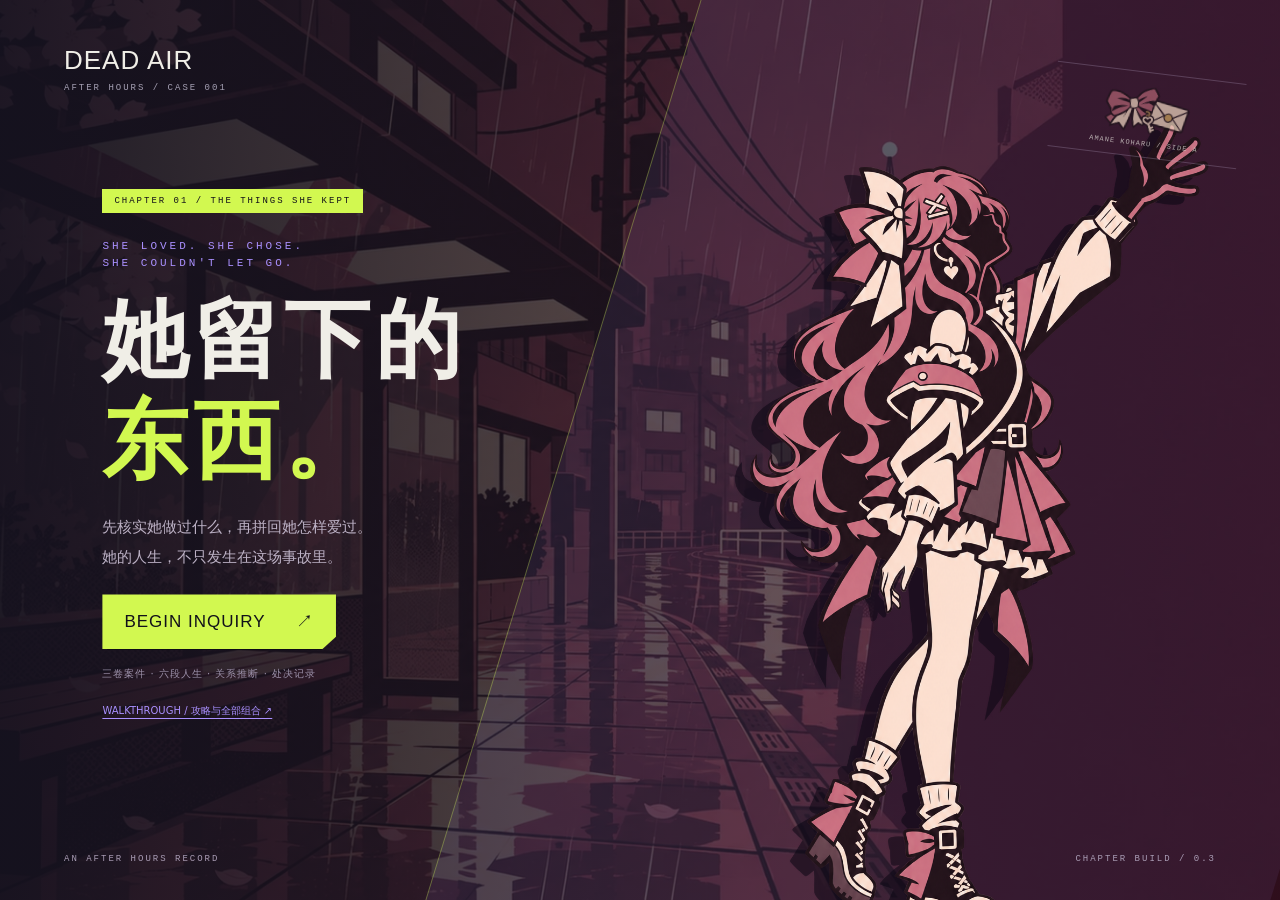
==== index.html @ f8fc7f17 "1.0.2" ====
<!doctype html>
<html lang="zh-CN">
<head>
  <meta charset="utf-8">
  <meta name="viewport" content="width=device-width,initial-scale=1">
  <meta name="theme-color" content="#111019">
  <title>DEAD AIR · 她留下的东西 / 第一章整合版</title>
  <link rel="icon" href="data:image/svg+xml,%3Csvg xmlns='http://www.w3.org/2000/svg' viewBox='0 0 40 40'%3E%3Cpath fill='%23d2f850' d='M0 0h40v40H0z'/%3E%3Cpath fill='%23111019' d='M9 6h9q16 0 16 14T18 34H9zm8 7v14h2q8 0 8-7t-8-7z'/%3E%3C/svg%3E">
  <link rel="preload" as="image" href="execution/assets/character/details/held-letter.png">
  <link rel="preload" as="image" href="assets/city.webp">
  <link rel="stylesheet" href="style.css">
  <link rel="stylesheet" href="chapter.css">
  <link rel="stylesheet" href="life.css">
  <script defer src="case-data.js"></script>
  <script defer src="chapter-data.js"></script>
  <script defer src="life-data.js"></script>
  <script defer src="case-engine.js"></script>
  <script defer src="chapter-engine.js"></script>
  <script defer src="life-engine.js"></script>
  <script defer src="game.js"></script>
  <script defer src="chapter.js"></script>
  <script defer src="life.js"></script>
</head>
<body>
  <div id="app" class="app" data-scene="studio" data-phase="first">
    <header class="masthead">
      <a class="brand" href="#" id="brandHome" aria-label="打开游戏菜单">DEAD<span class="brand-dot"></span>AIR<small>AFTER HOURS / FM 107.9</small></a>
      <div class="case-id"><span>FILE / 001</span><b>THE THINGS SHE KEPT</b></div>
      <div class="header-actions">
        <span class="off-air"><i></i>OFF AIR</span>
        <button class="utility" id="audioToggle" aria-label="开关音效" aria-pressed="true">SOUND ON</button>
        <button class="utility help-btn" id="helpButton" aria-label="操作说明">?</button>
      </div>
    </header>

    <main id="playArea">
      <nav class="investigation-lanes" aria-label="两条调查线"><div class="case-lane"><span>01 / THE CASE</span><b>案件核实</b><small id="caseProgress">0 / 3 卷</small></div><button id="lifeLaneButton"><span>02 / HER LIFE</span><b>人生侧写 ↗</b><small id="lifeQuickStatus">0 / 6 事件 · 0 / 3 关系</small></button></nav>
      <section class="case-heading" aria-label="当前调查问题">
        <div class="question-number" id="phaseNumber">01</div>
        <div class="question-copy"><span id="phaseEyebrow">A DOOR THAT WASN'T LOCKED</span><h1 id="phaseQuestion">她把人锁住了吗？</h1><p id="phaseHint">查看物件，组合材料，向小春提出一个有根据的说法。</p></div>
        <div class="round-indicators" aria-label="调查进度"><span id="roundOne" class="current">01<span>THE DOOR</span></span><i></i><span id="roundTwo">02<span>THE WARNING</span></span></div>
      </section>

      <nav id="caseLayerTabs" class="case-layer-tabs" aria-label="案件卷宗分层"></nav>

      <section class="stage" id="stage" aria-label="调查场景">
        <div class="stage-backdrop" aria-hidden="true"></div>
        <div class="stage-shade" aria-hidden="true"></div>
        <div class="scene-typeset" aria-hidden="true" id="sceneTypeset">AFTER<br>HOURS.</div>
        <div class="window-frame" aria-hidden="true"><i></i><i></i></div>
        <div class="scene-marker"><i></i><span id="sceneCode">STUDIO / 01</span><b id="sceneTitle">录音室</b></div>
        <div class="portrait-halo" aria-hidden="true"></div>
        <img id="portrait" class="portrait" src="execution/assets/character/details/held-letter.png" alt="小春的常态立绘" draggable="false">
        <span id="emotionTag" class="emotion-tag">CALM / LISTENING</span>
        <div class="desk-surface" aria-hidden="true"><span>AH–02 / INTERVIEW DESK</span><i></i></div>
        <div class="hotspots" id="hotspots"></div>
        <div id="sceneEmpty" class="scene-empty" hidden></div>
        <button class="talk-person" id="talkPerson"><i></i><span>TALK TO HER<small>和小春谈谈</small></span><b>↗</b></button>
        <div class="scene-caption"><span id="captionSpeaker">小春</span><p id="sceneCaption">这些材料，我都带来了。先别拿一张照片就下结论。</p></div>
        <div class="scene-count" id="sceneCount">MATERIALS / 0</div>
      </section>

      <footer class="field-controls">
        <nav class="location-nav" aria-label="调查地点">
          <button data-location="studio" class="active" aria-current="location"><span>01</span><b>STUDIO<small>录音室</small></b></button>
          <button data-location="lobby"><span>02</span><b>FRONT DESK<small>小楼前台</small></b></button>
          <button data-location="archive"><span>03</span><b>RECORD ROOM<small>资料台</small></b></button>
        </nav>
        <div class="field-actions">
          <button class="profile-button" id="profileButton"><b>PORTRAIT<small>人物侧写</small></b><span id="profileCount">0 / 6</span><kbd>P</kbd></button>
          <button class="file-button" id="notebookButton"><span class="file-icon" aria-hidden="true"></span><b>CASE NOTES<small id="noteCount">0 FACTS</small></b><kbd>N</kbd></button>
          <button class="assemble-button" id="buildButton"><span><b>BUILD AN ARGUMENT</b><small>组合线索 · 提出说法</small></span><kbd>B</kbd><i>↗</i></button>
        </div>
      </footer>
    </main>
  </div>

  <section class="title-screen" id="titleScreen" aria-label="游戏开始画面">
    <div class="title-backdrop" aria-hidden="true"></div><div class="title-slash" aria-hidden="true"></div>
    <div class="title-mast">DEAD AIR<span>AFTER HOURS / CASE 001</span></div>
    <div class="title-copy"><span class="pilot-label">CHAPTER 01 / THE THINGS SHE KEPT</span><p class="title-kicker">SHE LOVED. SHE CHOSE.<br>SHE COULDN'T LET GO.</p><h2>她留下的<br><em>东西。</em></h2><p class="title-description">先核实她做过什么，再拼回她怎样爱过。<br>她的人生，不只发生在这场事故里。</p><div class="title-buttons"><button id="startButton">BEGIN INQUIRY <span>↗</span></button><button id="resumeButton" hidden>CONTINUE <span>→</span></button></div><p class="title-control-hint">三卷案件 · 六段人生 · 关系推断 · 处决记录</p><a class="guide-link" href="walkthrough.html" target="_blank" rel="noopener">WALKTHROUGH / 攻略与全部组合 ↗</a></div>
    <img class="title-person" src="execution/assets/character/shadows/stand-reaching-profile.png" alt="小春的常态站姿" draggable="false">
    <div class="title-record"><img src="assets/tape-decal.png" alt="蝴蝶结、心形钥匙与信封图案"><span>AMANE KOHARU / SIDE A</span></div>
    <div class="title-bottom"><span>AN AFTER HOURS RECORD</span><span>CHAPTER BUILD / 0.3</span></div>
  </section>

  <dialog id="viewer" class="viewer-dialog">
    <header class="dialog-bar"><span id="viewerLabel">EVIDENCE / 01</span><button data-close="viewer" class="close-button" aria-label="关闭材料">×</button></header>
    <div id="viewerContent" class="viewer-content"></div>
    <footer class="viewer-footer"><span id="viewerSaved"><i></i>ADDED TO CASE FILE</span><div><button id="companionButton" class="secondary-button" hidden>TURN PAGE ↗</button><button class="ink-button" data-close="viewer">KEEP LOOKING →</button></div></footer>
  </dialog>

  <dialog id="builder" class="builder-dialog">
    <header class="dialog-bar"><span>ASSEMBLE / QUESTION THE RECORD</span><button data-close="builder" class="close-button" aria-label="返回调查场景">×</button></header>
    <div class="builder-top"><div><span class="eyebrow">THE CASE YOU MAKE</span><h2>你准备怎么说？</h2></div><p>把相关材料放到下面。<br>原始线索和已核实的推论，都可以使用。</p></div>
    <div class="builder-layout">
      <section class="evidence-drawer" aria-label="当前卷宗材料"><header><span>THIS FILE ONLY</span><span id="materialCount">00</span></header><p id="poolScope" class="pool-scope"></p><div id="materialTabs" class="material-tabs"></div><div id="evidencePool" class="evidence-pool"></div></section>
      <section class="argument-area" aria-label="组合与说法">
        <div id="topicTabs" class="topic-tabs" role="tablist" aria-label="正在讨论的问题"></div>
        <div class="claim-block"><span class="field-label">01 / THE QUESTION</span><p id="builderQuestion" class="builder-question"></p><div id="claimOptions" class="claim-options"></div></div>
        <div class="support-block"><div class="support-heading"><span class="field-label">02 / YOUR SUPPORT</span><button id="clearSlots" class="text-button">CLEAR</button></div><div id="evidenceSlots" class="evidence-slots" aria-label="放入最多三份材料"></div><p class="slot-tip">点击材料放入，也可拖进空位。点材料上的 ↗ 可重看原件。</p></div>
        <div class="argument-footer"><p id="submitHint">先选择一个明确的说法。</p><button id="submitArgument" class="submit-argument" disabled>CONFRONT <span>↗</span></button></div>
      </section>
    </div>
  </dialog>

  <dialog id="conversation" class="conversation-dialog">
    <div class="conversation-art" aria-hidden="true"><img id="conversationPortrait" src="execution/assets/character/details/open-hands.png" alt=""></div>
    <div class="conversation-content"><span id="conversationLabel" class="eyebrow">INTERVIEW / OFF AIR</span><span class="speaker-tag" id="conversationSpeaker">小春</span><p id="conversationText"></p><div id="conversationChoices" class="conversation-choices"></div><div class="conversation-bottom"><span id="conversationCounter"></span><button class="ink-button" id="conversationNext">NEXT →</button></div></div>
  </dialog>

  <dialog id="notebook" class="notebook-dialog">
    <header class="dialog-bar"><span>CASE NOTES / YOUR RECORD</span><button data-close="notebook" class="close-button" aria-label="关闭调查笔记">×</button></header>
    <div class="notebook-heading"><span class="eyebrow">WHAT YOU CAN SAY</span><h2>已经核实的，<br>与还没说清的。</h2></div><div id="notebookContent"></div>
  </dialog>

  <dialog id="helpDialog" class="help-dialog">
    <header class="dialog-bar"><span>FIELD GUIDE / CONTROLS</span><button data-close="helpDialog" class="close-button" aria-label="关闭操作说明">×</button></header>
    <h2>一卷案件，<br>一段人生。</h2>
    <ol><li><b>案件分三卷</b><p>最初指控、危险告知、救援后果依次展开。场景与材料池只显示当前卷；原始材料和已核实推论分开切换。</p></li><li><b>人生独立调查</b><p>P 打开人物侧写。每段先读旧档，再选一个可核对的问题补访，比较两份来源、重建经历。</p></li><li><b>事件之间也要推理</b><p>重建六段经历，再为三条关系选出事件和有根据的读法。最后拼回时间顺序、翻看正反两面，才能作最终评价。</p></li></ol>
    <div class="help-keys"><span><kbd>B</kbd>组合</span><span><kbd>N</kbd>笔记</span><span><kbd>1</kbd><kbd>2</kbd><kbd>3</kbd>地点</span><span><kbd>ESC</kbd>返回</span><span><kbd>ENTER</kbd>继续对话</span></div>
    <p class="help-note">游戏自动保存。P 人生调查，H 分阶段提示。人生材料不进入案件证据池。旧版案件进度可继承，新增的人生调查需要重新完成。CG 的手动 STOP、自动停止与退带后均显示有底色和细纹的待机黑屏；暂停保留当前画面。</p>
    <div class="chapter-help-links"><button id="hintButton" class="secondary-button">HINT / 当前提示</button><a class="guide-link" href="walkthrough.html" target="_blank" rel="noopener">完整攻略 ↗</a><a class="guide-link" href="case-notes.html" target="_blank" rel="noopener">案件与判例参照 ↗</a><button id="previewCG" class="text-button">ARCHIVE / 演出预览</button></div>
    <div class="help-actions"><button id="restartButton" class="text-button">RESTART THIS RECORD</button><button class="ink-button" data-close="helpDialog">BACK TO THE CASE →</button></div>
    <div id="restartConfirm" class="restart-confirm" hidden><p>重新开始会清除这个 demo 的当前进度。</p><button id="confirmRestart" class="danger-button">确认重新开始</button><button id="cancelRestart" class="secondary-button">取消</button></div>
  </dialog>

  <dialog id="ending" class="ending-dialog">
    <header class="dialog-bar"><span>END OF THE PILOT / RECORD 001</span><button data-close="ending" class="close-button" aria-label="继续查看材料">×</button></header>
    <div class="ending-layout"><div class="ending-art"><span>WHAT<br>REMAINS.</span><img src="execution/assets/character/details/held-letter.png" alt="小春握着信封的剪影"></div><section class="ending-copy"><span class="eyebrow">THE NEXT QUESTION</span><h2>门没锁。<br>他们知道多少？</h2><div id="endingFacts"></div><p class="ending-context">你确认了危险信息没有完整传达。事故的因果、款项与其他人的责任，还需要下一段调查。</p><div id="endingOptions" class="ending-options"><button data-ending="hold"><b>HOLD THE VERDICT</b><span>公布已核实的事实，保留最终判断。</span></button><button data-ending="release"><b>STATE YOUR JUDGMENT</b><span>明确反对再由她独立照料住客。</span></button></div><div id="endingResult" class="ending-result" hidden></div><div class="ending-actions"><button id="saveRecord" class="secondary-button">YOUR RECORD ↗</button><button data-close="ending" class="ink-button">RETURN TO MATERIALS →</button></div></section></div>
  </dialog>

  <dialog id="recordDialog" class="record-dialog">
    <header class="dialog-bar"><span>YOUR RECORD / THE CASE YOU MADE</span><button data-close="recordDialog" class="close-button" aria-label="关闭调查记录">×</button></header>
    <h2>你留下的记录。</h2><p>包含核实的事实、仍未解决的问题，以及你提出过的说法。</p>
    <textarea id="recordText" readonly aria-label="可复制的完整调查记录" spellcheck="false"></textarea>
    <footer><span id="recordCopyStatus">可以选中文字保存。</span><button id="copyRecord" class="ink-button">COPY RECORD</button></footer>
  </dialog>

  <div id="toast" class="toast" role="status" aria-live="polite"></div>
  <div id="transitionFlash" class="transition-flash" aria-hidden="true"></div>

  <dialog id="profileDialog" class="profile-dialog">
    <header class="dialog-bar"><span>HER LIFE / NOT JUST THE CASE</span><div class="life-bar-actions"><button id="lifeHintButton" class="text-button">HINT / 侧写提示</button><button data-close="profileDialog" class="close-button" aria-label="关闭人物侧写">×</button></div></header>
    <div class="life-heading"><div><span class="eyebrow">A LIFE WITH OTHER PEOPLE</span><h2>她不是从这场事故<br>才开始生活。</h2></div><p id="lifeProgress"></p></div>
    <nav id="lifeModes" class="life-modes" aria-label="人物调查步骤"><button data-life-mode="inquiry">01 / 经历核对 <small>旧档 · 补访 · 重建</small></button><button data-life-mode="connections">02 / 关系推断 <small>连接经历，而非贴标签</small></button><button data-life-mode="portrait">03 / 正反拼图 <small>同一个人的两种读法</small></button></nav>
    <div id="lifeWorkspace" class="life-workspace"></div>
  </dialog>

  <dialog id="hintDialog" class="hint-dialog"><header class="dialog-bar"><span>FIELD NOTES / A LITTLE HELP</span><button data-close="hintDialog" class="close-button" aria-label="关闭提示">×</button></header><h2 id="hintTitle"></h2><p id="hintText"></p><div><button id="nextHint" class="ink-button">再提示一步 →</button><a class="guide-link" href="walkthrough.html" target="_blank" rel="noopener">看完整攻略 ↗</a></div></dialog>

  <section id="cgScreen" class="cg-screen" hidden aria-label="处决记录播放"><header><span id="cgStatus">MEMORY ARCHIVE / KOHARU</span><button id="exitCG">RETURN TO CASE / 返回记录 ×</button></header><iframe id="cgFrame" title="完整处决 CG 播放台" allow="autoplay; fullscreen" allowfullscreen></iframe></section>
</body>
</html>
---- style.css ----
@charset "UTF-8";
:root{--ink:#111019;--ink2:#1d1b29;--paper:#f0eee7;--muted:#a6a1b4;--lime:#d2f850;--purple:#aa90ff;--red:#ff756a;--rose:#b86479;--edge:#393543;--display:Impact,"Arial Black",sans-serif;--sans:"Microsoft YaHei UI","Microsoft YaHei","PingFang SC",system-ui,sans-serif;--mono:Consolas,"Courier New",monospace}
*{box-sizing:border-box}body{margin:0;background:var(--ink);color:var(--paper);font-family:var(--sans);font-size:15px}button,a{-webkit-tap-highlight-color:transparent}button{font:inherit;cursor:pointer;color:inherit;border:0}button:disabled{cursor:not-allowed}button:focus-visible,a:focus-visible,[tabindex]:focus-visible{outline:3px solid var(--lime);outline-offset:5px}button{touch-action:manipulation}button[hidden],[hidden]{display:none!important}button:hover{filter:brightness(1.1)}img{max-width:100%;user-select:none}a{color:inherit;text-decoration:none}::selection{background:var(--lime);color:var(--ink)}.app{min-height:100svh;display:flex;flex-direction:column;overflow:hidden}.masthead{height:78px;display:flex;align-items:center;justify-content:space-between;padding:0 3.2%;border-bottom:1px solid var(--edge);background:#14121c;gap:20px;flex-shrink:0}.brand{position:relative;font-family:var(--display);font-size:32px;letter-spacing:-1px;line-height:1;white-space:nowrap;display:block;padding-bottom:16px}.brand-dot{width:10px;height:10px;background:var(--lime);border-radius:50%;display:inline-block;margin:0 5px 3px}.brand small{position:absolute;left:0;bottom:0;font:9px var(--mono);letter-spacing:2.8px;color:var(--muted)}.case-id{display:flex;gap:20px;align-items:center;font:10px var(--mono);letter-spacing:1.5px}.case-id>span{color:var(--lime);border-left:2px solid var(--lime);padding-left:12px}.case-id b{font-weight:400;color:#b5aec3}.header-actions{display:flex;align-items:center;gap:21px;font:10px var(--mono);letter-spacing:1px}.off-air{display:flex;align-items:center;gap:8px;color:var(--muted)}.off-air i{width:6px;height:6px;background:var(--red);display:block;border-radius:50%;box-shadow:0 0 12px #ff756a40}.utility{background:none;padding:10px 0;font:10px var(--mono);color:#cbc6d7;white-space:nowrap}.help-btn{font-size:15px;border:1px solid #6f687c;width:27px;height:27px;padding:0}.app main{display:flex;flex-direction:column;flex:1}.case-heading{display:flex;align-items:center;gap:23px;padding:23px 3.2% 19px;position:relative;background:var(--ink);z-index:1}.question-number{font:72px/.9 var(--display);color:var(--lime);border-right:1px solid var(--edge);padding-right:24px}.question-copy>span{font:9px var(--mono);color:var(--lime);letter-spacing:2px}.question-copy h1{font-size:27px;line-height:1.45;margin:3px 0 1px;letter-spacing:1px}.question-copy p{font-size:12px;color:var(--muted);margin:0;line-height:1.7}.round-indicators{margin-left:auto;display:flex;align-items:center;gap:15px;color:#6a6478;font:21px var(--display)}.round-indicators>span{display:flex;align-items:center;gap:9px}.round-indicators span span{font:9px var(--mono);letter-spacing:1px;max-width:62px;line-height:1.6}.round-indicators>i{display:block;width:35px;height:1px;background:#4c465b}.round-indicators .current{color:var(--lime)}.round-indicators .done{color:var(--paper)}.app[data-phase=second] .question-number,.app[data-phase=second] .question-copy>span{color:var(--purple)}.app[data-phase=second] .round-indicators .current{color:var(--purple)}
.stage{position:relative;flex:1;min-height:440px;isolation:isolate;overflow:hidden;background:#241523}.stage-backdrop{position:absolute;inset:0;background:url('assets/city.webp') center 48%/cover no-repeat;transform:scale(1.035);z-index:-6;filter:saturate(.72) brightness(.55);transition:opacity .25s}.stage-shade{position:absolute;inset:0;background:linear-gradient(90deg,#17121ded 0%,#17121d8c 40%,#18131b20 75%),linear-gradient(0deg,#15111be6,transparent 38%,#14101b4d);z-index:-5}.scene-typeset{position:absolute;left:3%;top:10%;font:clamp(90px,12vw,190px)/.82 var(--display);letter-spacing:-6px;color:#a28ab10b;z-index:-4;pointer-events:none}.window-frame{position:absolute;right:4%;top:0;width:43%;height:100%;border-left:14px solid #111019ba;border-right:14px solid #11101999;z-index:-3;transform:skewX(-9deg);pointer-events:none}.window-frame i{position:absolute;top:0;bottom:0;left:32%;width:10px;background:#111019aa}.window-frame i+i{left:66%}.scene-marker{position:absolute;top:20px;left:3.3%;display:flex;align-items:center;gap:9px;font:10px var(--mono);letter-spacing:1px}.scene-marker i{width:5px;height:5px;background:var(--red);border-radius:50%}.scene-marker b{font:11px var(--sans);font-weight:400;color:#bfb1c1;border-left:1px solid #7a5d73;padding-left:12px;margin-left:3px}.portrait-halo{position:absolute;right:6%;top:0;width:43%;height:100%;background:radial-gradient(ellipse,#b3697b40 0%,transparent 65%);z-index:-2}.portrait{position:absolute;right:5%;bottom:-8%;width:45%;height:107%;object-fit:contain;object-position:center bottom;filter:drop-shadow(-12px 6px 0 #11101970);z-index:-1;transition:opacity .18s}.desk-surface{position:absolute;bottom:0;left:-5%;right:35%;height:25%;background:linear-gradient(168deg,#35303c,#24212c 40%,#18141f);clip-path:polygon(0 17%,94% 0,100% 100%,0 100%);z-index:-2;box-shadow:inset 0 5px 0 #82717d}.desk-surface span{position:absolute;bottom:25%;left:17%;font:9px var(--mono);letter-spacing:2px;color:#777080;transform:rotate(-3deg)}.desk-surface i{position:absolute;right:9%;bottom:30%;width:70px;height:10px;border-top:2px solid #625b6e;border-bottom:2px solid #625b6e}.hotspots{position:absolute;inset:50px 0 83px;pointer-events:none}.hotspot{position:absolute;left:var(--x);top:var(--y);transform:translate(-50%,-50%);width:clamp(124px,12vw,186px);height:140px;background:none;pointer-events:auto;display:flex;align-items:center;justify-content:center;flex-direction:column;gap:0;isolation:isolate}.hotspot-art{position:relative;display:flex;align-items:center;justify-content:center;width:100%;height:92px;transition:transform .2s,filter .2s;filter:drop-shadow(5px 8px 0 #0a07134d)}.hotspot:hover .hotspot-art,.hotspot:focus-visible .hotspot-art{transform:translateY(-6px) rotate(-3deg);filter:drop-shadow(5px 12px 0 #0a07134d)}.hotspot-art>img{max-height:108px;width:135px;object-fit:contain}.hotspot-art.keys>img{transform:rotate(-12deg)}.hotspot-name{display:flex;align-items:center;gap:8px;font:9px var(--mono);letter-spacing:1px;background:#16111eee;border:1px solid #796679;padding:9px 11px;color:var(--paper);box-shadow:3px 3px 0 #08070d}.hotspot-name i{font-style:normal;font-size:9px;color:var(--lime)}.hotspot.seen .hotspot-name{border-color:#a2ba54}.hotspot.seen .hotspot-name i{font-size:0}.hotspot.seen .hotspot-name i:after{content:'✓';font-size:10px}.hotspot-hint{position:absolute;left:50%;transform:translateX(-50%);bottom:-20px;color:var(--paper);font-size:11px;white-space:nowrap;opacity:0;background:#15111be8;padding:5px 8px;transition:opacity .15s;pointer-events:none}.hotspot:hover .hotspot-hint,.hotspot:focus-visible .hotspot-hint{opacity:1}.object-paper{width:99px;height:84px;background:#c7bfc1;border:3px solid #2b2631;padding:11px 9px;color:#312a35;transform:rotate(-8deg);box-shadow:5px 5px 0 #15101c}.object-paper b{font:17px/1 var(--display);display:block;border-bottom:3px solid currentColor;padding-bottom:5px;text-align:left}.object-paper i{display:block;width:65px;height:2px;background:#645969;margin-top:5px}.object-paper i:nth-child(3){width:46px}.object-paper.notice{background:var(--lime);height:96px;transform:rotate(4deg)}.object-paper.report{background:#cab9e9;height:102px;transform:rotate(3deg)}.object-paper.ledger{border-left:11px solid #725571}.object-folder{width:123px;height:78px;background:#908191;border:3px solid #211a28;border-radius:0 6px 2px 2px;transform:rotate(-5deg);position:relative;text-align:left;padding:13px;color:#251d30;box-shadow:5px 6px #15101c}.object-folder:before{content:'';position:absolute;top:-10px;left:-3px;width:48px;height:11px;background:inherit;border:3px solid #211a28;border-bottom:0}.object-folder span{font:22px var(--display)}.object-folder small{display:block;font:8px var(--mono);letter-spacing:1px}.object-video{width:125px;height:85px;background:#1b1724;border:6px solid #706278;box-shadow:6px 6px #15101c;display:flex;flex-direction:column;align-items:center;justify-content:center;transform:rotate(3deg)}.object-video b{font:23px var(--mono);color:var(--lime)}.object-video small{font:8px var(--mono);color:#b3a1bc;margin-top:6px}.object-tape{width:140px;height:86px;border:4px solid #4c424f;background:#26202c;border-radius:5px;box-shadow:5px 7px #100c17;position:relative;transform:rotate(-7deg)}.object-tape:before,.object-tape:after{content:'';position:absolute;top:28px;width:24px;height:24px;border:6px dashed #a4a087;border-radius:50%;background:#18151f;z-index:0}.object-tape:before{left:19px}.object-tape:after{right:19px}.object-tape img{position:absolute;inset:1px 7px auto;width:115px;height:57px;object-fit:contain;opacity:.7;z-index:1}.object-tape span{position:absolute;bottom:3px;left:0;right:0;text-align:center;font:7px var(--mono);letter-spacing:1px;color:#d2c4d8}.talk-person{position:absolute;right:3%;bottom:100px;display:flex;align-items:center;gap:12px;background:#15111ee8;border-left:3px solid var(--purple);padding:13px 17px;text-align:left;box-shadow:5px 5px #11101966}.talk-person>i{height:25px;width:15px;border:2px solid var(--paper);border-radius:10px;position:relative}.talk-person>i:after{content:'';position:absolute;left:-5px;right:-5px;height:17px;border:1px solid var(--paper);border-top:0;border-radius:0 0 10px 10px;bottom:-4px}.talk-person span{font:10px var(--mono);letter-spacing:1px}.talk-person small{display:block;color:var(--muted);font:11px var(--sans);margin-top:4px}.talk-person>b{color:var(--purple);font-size:22px;margin-left:10px}.scene-caption{position:absolute;bottom:20px;left:3.3%;right:23%;display:flex;align-items:flex-start;gap:17px}.scene-caption>span{font-size:11px;background:var(--purple);color:var(--ink);padding:4px 9px;flex-shrink:0}.scene-caption>p{margin:0;font-size:14px;line-height:1.9;padding-top:0;letter-spacing:.4px;max-width:660px;text-shadow:0 2px 3px #000}.scene-count{position:absolute;bottom:24px;right:3%;font:9px var(--mono);letter-spacing:1.4px;color:#bca8bc}.app[data-scene=lobby] .stage-backdrop{background-image:url('assets/empty-windows.webp');filter:saturate(.7) brightness(.6)}.app[data-scene=archive] .stage-backdrop{background-image:url('assets/paper-vault.webp');filter:saturate(.35) brightness(.4)}.app:not([data-scene=studio]) .portrait,.app:not([data-scene=studio]) .portrait-halo,.app:not([data-scene=studio]) .window-frame,.app:not([data-scene=studio]) .talk-person{display:none}.app:not([data-scene=studio]) .desk-surface{right:-4%;height:32%;clip-path:polygon(0 0,100% 12%,100% 100%,0 100%);opacity:.75}.app:not([data-scene=studio]) .stage-shade{background:linear-gradient(0deg,#111019e8,transparent 40%),linear-gradient(90deg,#14101a90,#14101a30)}.app:not([data-scene=studio]) .scene-typeset{color:#f0eee70a;left:7%}
.field-controls{display:flex;align-items:stretch;justify-content:space-between;min-height:94px;background:#18151f;border-top:1px solid #4d4053;gap:25px;padding:15px 3.2%;position:relative;z-index:1}.location-nav{display:flex;gap:8px;align-items:stretch}.location-nav button{display:flex;align-items:center;gap:12px;background:#211d2b;color:#a39aad;text-align:left;padding:12px 17px;border-bottom:2px solid transparent}.location-nav button>span{font:25px var(--display);color:#625a71}.location-nav button>b{font:10px var(--mono);letter-spacing:1px;white-space:nowrap}.location-nav small{display:block;font:10px var(--sans);margin-top:5px;color:#aca2b8}.location-nav button.active{border-bottom-color:var(--lime);background:#2b2734;color:var(--paper)}.location-nav button.active>span{color:var(--lime)}.field-actions{display:flex;gap:18px;align-items:stretch}.file-button{background:none;display:flex;align-items:center;gap:12px;padding:8px 7px;text-align:left}.file-button b{font:10px var(--mono);letter-spacing:1px;white-space:nowrap}.file-button small{display:block;color:var(--muted);font:9px var(--mono);margin-top:5px}.file-icon{width:21px;height:26px;border:1px solid #b9accb;position:relative}.file-icon:after{content:'';position:absolute;inset:5px 4px;background:repeating-linear-gradient(0deg,transparent 0 4px,#a499b3 4px 5px)}kbd{font:9px var(--mono);border:1px solid #666075;padding:3px 5px;color:#bdb4cd;background:transparent;box-shadow:0 2px 0 #0b0911;align-self:center}.assemble-button{display:flex;align-items:center;gap:24px;text-align:left;background:var(--lime);color:var(--ink);padding:12px 23px;position:relative;clip-path:polygon(5% 0,100% 0,100% 86%,95% 100%,0 100%,0 16%);min-width:270px}.assemble-button b{font:14px var(--display);letter-spacing:1px}.assemble-button small{display:block;font:11px var(--sans);margin-top:4px}.assemble-button kbd{color:#23251b;border-color:#728536;box-shadow:none}.assemble-button i{font-size:25px;font-style:normal;margin-left:auto}
.title-screen{position:fixed;inset:0;background:#17121d;z-index:20;overflow:hidden;display:block;isolation:isolate}.title-backdrop{position:absolute;inset:0;background:linear-gradient(90deg,#15121ff5,#211522bb 58%,#24121da6),url('assets/city.webp') 50% 50%/cover;z-index:-5}.title-slash{position:absolute;right:-10%;top:-10%;width:66%;height:120%;background:#aa90ff14;transform:skewX(-17deg);border-left:1px solid #d2f85055;z-index:-4}.title-mast{position:absolute;top:5%;left:5%;font:26px var(--display);letter-spacing:1px}.title-mast span{display:block;font:9px var(--mono);letter-spacing:2px;margin-top:7px;color:var(--muted)}.title-copy{position:absolute;left:8%;top:19%;width:50%;z-index:1}.pilot-label{font:9px var(--mono);letter-spacing:2px;background:var(--lime);color:var(--ink);padding:7px 12px;display:inline-block}.title-kicker{font:11px/1.5 var(--mono);letter-spacing:3px;color:var(--purple);margin:25px 0 18px}.title-copy h2{font-size:clamp(58px,6.7vw,110px);line-height:1.18;letter-spacing:5px;margin:0;font-weight:900}.title-copy h2 em{font-style:normal;color:var(--lime);position:relative}.title-description{font-size:15px;line-height:2;color:#bcb1c5;margin:21px 0 22px}.title-buttons{display:flex;gap:14px;align-items:stretch}.title-buttons button{background:var(--lime);color:var(--ink);font:17px var(--display);letter-spacing:1px;text-align:left;min-width:221px;padding:16px 22px;box-shadow:5px 5px 0 #07070d;clip-path:polygon(0 0,100% 0,100% 77%,94% 100%,0 100%)}.title-buttons button span{margin-left:25px}.title-buttons #resumeButton{background:var(--purple);min-width:160px}.title-control-hint{font-size:10px;color:#9c91aa;letter-spacing:1px;margin-top:18px}.title-person{position:absolute;right:3%;bottom:-13%;height:108%;width:54%;object-fit:contain;object-position:center bottom;z-index:-2;filter:drop-shadow(-20px 15px 0 #08061190)}.title-record{position:absolute;right:4%;top:8%;width:190px;border-top:1px solid #b2a1c06b;border-bottom:1px solid #b2a1c06b;padding:9px;transform:rotate(7deg);opacity:.7;z-index:-3}.title-record img{width:110px;display:block;margin:auto}.title-record span{font:7px var(--mono);letter-spacing:1px;display:block;text-align:center;margin-top:3px}.title-bottom{position:absolute;bottom:4%;left:5%;right:5%;display:flex;justify-content:space-between;font:9px var(--mono);letter-spacing:2px;color:#aa9db5}
dialog{padding:0;color:var(--paper);background:var(--ink2);border:1px solid #70617f;max-width:calc(100vw - 36px);max-height:calc(100svh - 36px);box-shadow:16px 18px 0 #05040b66;overscroll-behavior:contain}dialog::backdrop{background:#08070fda;backdrop-filter:blur(5px)}dialog[open]{animation:dialog-in .16s ease-out}.dialog-bar{height:47px;background:#282231;border-bottom:1px solid #51465e;display:flex;align-items:center;justify-content:space-between;padding:0 20px;font:10px var(--mono);letter-spacing:1.7px;flex-shrink:0}.dialog-bar>span:before{content:'';display:inline-block;width:6px;height:6px;margin-right:9px;background:var(--lime)}.close-button{background:transparent;font:25px/1 var(--mono);padding:8px;color:#cabed7;width:34px;height:40px}.eyebrow{font:9px var(--mono);letter-spacing:2px;color:var(--purple)}.ink-button{background:var(--lime);color:var(--ink);font:11px var(--mono);padding:13px 18px;font-weight:700;letter-spacing:1px}.secondary-button{background:transparent;border:1px solid #766781;padding:12px 15px;font:10px var(--mono);letter-spacing:1px}.text-button{font:9px var(--mono);letter-spacing:1px;background:none;color:#bdb0cc;padding:5px}.danger-button{padding:12px 18px;background:var(--red);color:var(--ink);font-weight:700}
.viewer-dialog{width:920px}.viewer-content{display:grid;grid-template-columns:40% 60%;min-height:400px;max-height:calc(100svh - 160px);overflow:auto}.exhibit-visual{background:radial-gradient(ellipse at 50% 42%,#644051,#241a2d 65%);position:relative;display:flex;align-items:center;justify-content:center;padding:32px;min-height:380px;border-right:1px solid #514156;overflow:hidden;flex-direction:column;gap:22px}.exhibit-visual>img{max-height:300px;width:100%;object-fit:contain;filter:drop-shadow(5px 8px 0 #0e081b80)}.exhibit-visual.photo>img{transform:rotate(-9deg)}.exhibit-visual.video{background:#171320;padding:20px}.exhibit-visual.video>img{border:8px solid #413648;max-height:235px;object-fit:cover;width:100%;filter:saturate(.5)}.timecode{position:absolute;top:31%;left:11%;font:14px var(--mono);color:var(--lime);text-shadow:0 1px 5px #000}.visual-caption{font:8px var(--mono);letter-spacing:1.5px;color:#c3acc1;text-align:center;line-height:1.8}.exhibit-number{position:absolute;top:15px;left:18px;font:40px var(--display);color:#a888a030}.document-art{position:relative;width:190px;min-height:247px;background:#e1d9d0;color:#25202a;box-shadow:8px 10px 0 #100b1a;transform:rotate(-5deg);padding:25px 19px;border-top:8px solid var(--red)}.document-art .doc-art-label{font:10px var(--mono);letter-spacing:1px;color:#564455}.document-art>strong{font:40px/1 var(--display);display:block;margin:13px 0 18px;letter-spacing:1px}.doc-art-line{height:2px;background:#77627088;margin-top:10px;width:100%}.doc-art-line:nth-child(even){width:73%}.doc-art-stamp{font:13px var(--mono);border:2px solid #9b444b;color:#9b444b;padding:6px 9px;display:block;transform:rotate(-9deg);margin-top:23px;text-align:center}.exhibit-copy{padding:31px 33px 27px;background:#24202d}.exhibit-copy>h2{font-size:25px;line-height:1.5;letter-spacing:.5px;margin:7px 0 8px}.exhibit-source{font-size:10px;color:#a99bb6;margin:0 0 22px}.exhibit-lead{font-size:18px;line-height:1.85;font-weight:700;border-left:3px solid var(--red);padding-left:16px;margin:17px 0 23px}.exhibit-copy>p:not(.exhibit-source):not(.exhibit-lead){font-size:13px;line-height:2;color:#d1c8db;margin:12px 0}.exhibit-note{font-size:11px;line-height:1.9;color:#b1a1bf;border-top:1px solid #58485f;padding-top:14px;margin-top:20px}.record-table{width:100%;border-collapse:collapse;margin-top:19px;font-size:11px;line-height:1.9}.record-table th,.record-table td{border-top:1px solid #55465f;padding:7px 0;text-align:left;vertical-align:top}.record-table th{color:#a695b7;font-weight:400;width:40%;padding-right:18px}.record-table td{color:#e7ddec}.transcript-lines{display:flex;flex-direction:column;gap:13px}.transcript-line{display:grid;grid-template-columns:94px 1fr;gap:10px;font-size:12px;line-height:1.8}.transcript-line>span{font-size:10px;color:var(--purple);padding-top:2px}.transcript-line p{margin:0}.viewer-footer{display:flex;justify-content:space-between;align-items:center;gap:12px;padding:16px 20px;border-top:1px solid #514156;background:#1a1623}.viewer-footer>span{font:8px var(--mono);letter-spacing:1px;color:#b6bd8f;display:flex;align-items:center;gap:8px}.viewer-footer>span i{width:5px;height:5px;border-radius:50%;background:var(--lime)}.viewer-footer>div{display:flex;gap:10px}.clip-visual{width:220px}.clip-visual .object-tape{transform:rotate(-7deg) scale(1.45);margin:25px auto 47px}.clip-visual b{font:42px var(--display);display:block;text-align:center;color:var(--paper)}.clip-visual>span{font:8px var(--mono);display:block;text-align:center;letter-spacing:2px;color:#b5a6bf;margin-top:8px}
.builder-dialog{width:1170px}.builder-top{display:flex;align-items:center;justify-content:space-between;padding:25px 30px 18px;background:linear-gradient(100deg,#292432,#211c2b)}.builder-top h2{font-size:29px;margin:7px 0 0;letter-spacing:1px}.builder-top>p{font-size:11px;color:#b7aac5;line-height:1.9;margin:0}.builder-layout{display:grid;grid-template-columns:36% 64%;min-height:460px;max-height:calc(100svh - 185px)}.evidence-drawer{background:#18141f;border-right:1px solid #51465e;display:flex;flex-direction:column;min-height:0}.evidence-drawer>header{display:flex;justify-content:space-between;padding:16px 21px;font:9px var(--mono);letter-spacing:1px;color:#b0a0be;border-bottom:1px solid #3e3249;flex-shrink:0}.evidence-drawer>header>span+span{color:var(--lime)}.evidence-pool{padding:14px;overflow:auto;display:grid;grid-template-columns:1fr 1fr;align-content:start;gap:8px;min-height:0}.material-card{position:relative;background:#302735;border:1px solid #594661;min-height:103px;cursor:grab;display:flex;flex-direction:column;isolation:isolate}.material-card.selected{border-color:var(--lime);box-shadow:inset 0 0 0 1px var(--lime)}.material-card.inference{background:#2e2941;border-color:#8975b2}.material-select{background:transparent;padding:13px 13px 12px;text-align:left;display:flex;flex-direction:column;height:100%;align-items:flex-start;width:100%;min-height:103px}.material-select>span{font:8px var(--mono);color:#b4a1ba;letter-spacing:.5px}.material-select>strong{font-size:12px;line-height:1.8;margin:10px 0 5px;font-weight:500;padding-right:8px}.material-select>small{font:8px var(--mono);color:#9985a5;letter-spacing:.7px;margin-top:auto;max-width:90%}.material-card.inference .material-select>span{color:var(--purple)}.material-card.selected .material-select>span{color:var(--lime)}.material-inspect{position:absolute;right:4px;top:2px;width:28px;height:28px;background:none;font-size:16px;color:#d2bfdc}.pool-empty{grid-column:1/-1;padding:40px 15px;color:#b9a9c8;font-size:13px;line-height:2}.argument-area{padding:0 25px 21px;display:flex;flex-direction:column;overflow:auto;min-height:0}.topic-tabs{display:flex;border-bottom:1px solid #5c4e6a;gap:8px;position:sticky;top:0;background:#1d1b29;z-index:1;padding-top:13px;flex-shrink:0}.topic-tabs button{background:transparent;color:#a89ab9;font-size:11px;padding:11px 10px 13px;border-bottom:3px solid transparent;text-align:left;flex:1;white-space:nowrap}.topic-tabs button span{display:block;font:8px var(--mono);letter-spacing:.4px;margin-bottom:4px}.topic-tabs button.active{color:var(--paper);border-bottom-color:var(--lime)}.field-label{font:8px var(--mono);color:#b2a1c0;letter-spacing:1.3px}.claim-block{padding:20px 0 13px}.claim-options{display:flex;flex-direction:column;gap:6px;margin-top:10px}.claim-option{display:flex;align-items:center;gap:10px;text-align:left;background:#302837;border:1px solid #54435f;padding:11px 13px;font-size:12px;line-height:1.7}.claim-option:before{content:'';width:11px;height:11px;border:1px solid #93809f;flex-shrink:0}.claim-option.selected{background:#373540;border-color:var(--lime)}.claim-option.selected:before{background:var(--lime);border-color:var(--lime);box-shadow:inset 0 0 0 3px #2f3033}.support-block{padding:10px 0 0;margin-top:auto}.support-heading{display:flex;align-items:center;justify-content:space-between;margin-bottom:9px}.evidence-slots{display:grid;grid-template-columns:repeat(3,1fr);gap:8px}.evidence-slot{min-height:96px;border:1px dashed #796785;background:#211b2b;position:relative;display:flex;flex-direction:column;align-items:flex-start;justify-content:center;padding:12px 11px;text-align:left;color:#9785a6}.evidence-slot.empty:before{content:'+';font:26px var(--mono);align-self:center;color:#776582}.evidence-slot.empty>span{font:8px var(--mono);letter-spacing:1px;align-self:center;margin-top:4px}.evidence-slot.filled{border-style:solid;border-color:var(--lime);color:var(--paper);padding-right:20px}.evidence-slot.filled>span{font:8px var(--mono);color:var(--lime)}.evidence-slot.filled>strong{font-size:10px;line-height:1.8;font-weight:400;margin-top:7px}.evidence-slot.filled:after{content:'×';position:absolute;right:6px;top:3px;font-size:14px;color:#b5a0c3}.evidence-slot.drop-target{background:#394134;border-color:var(--lime)}.slot-tip{font-size:9px;line-height:1.9;color:#a18cae;margin:8px 0 10px}.argument-footer{display:flex;align-items:center;justify-content:space-between;gap:15px;border-top:1px solid #51445f;padding-top:13px;flex-shrink:0}.argument-footer p{font-size:10px;color:#b3a2c3;line-height:1.8;margin:0;max-width:65%}.submit-argument{background:var(--lime);color:var(--ink);padding:14px 19px;font:14px var(--display);letter-spacing:1px;flex-shrink:0}.submit-argument>span{margin-left:12px}.submit-argument:disabled{background:#4b4653;color:#aaa2b5;filter:none}
.conversation-dialog{width:1020px;overflow:hidden;min-height:350px;background:#18151f;display:none}.conversation-dialog[open]{display:grid;grid-template-columns:35% 65%}.conversation-art{background:linear-gradient(150deg,#aa90ff30,#b75f782b 55%,#16111d);position:relative;overflow:hidden;min-height:370px;border-right:1px solid #5b4963}.conversation-art:before{content:'OFF\A AIR.';white-space:pre;position:absolute;top:25px;left:20px;font:95px/.85 var(--display);color:#baa6cd12}.conversation-art img{position:absolute;width:110%;height:108%;object-fit:contain;object-position:center bottom;bottom:-15%;left:-4%;filter:drop-shadow(-7px 4px #0b071670)}.conversation-content{padding:34px 35px 24px;display:flex;flex-direction:column;min-height:370px}.speaker-tag{font-size:12px;font-weight:700;background:var(--purple);padding:5px 11px;align-self:flex-start;color:var(--ink);margin-top:25px}.conversation-content>p{font-size:19px;line-height:2;margin:17px 0 23px;min-height:80px;letter-spacing:.4px}.conversation-bottom{display:flex;align-items:center;justify-content:space-between;border-top:1px solid #493a54;padding-top:16px;margin-top:auto}.conversation-bottom>span{font:9px var(--mono);color:#a28cae;letter-spacing:1px}.conversation-choices{display:flex;flex-direction:column;gap:8px;margin-bottom:20px}.conversation-choices button{text-align:left;background:#2d2436;border:1px solid #645272;border-left:3px solid var(--purple);padding:12px 15px;font-size:12px;line-height:1.7}.conversation-dialog[data-result=supported] .speaker-tag{background:var(--lime)}.conversation-dialog[data-result=supported] .eyebrow{color:var(--lime)}.conversation-dialog[data-result=overreach] .eyebrow,.conversation-dialog[data-result=contradicted] .eyebrow{color:var(--red)}
.notebook-dialog{width:850px}.notebook-heading{padding:27px 32px 13px}.notebook-heading h2{font-size:28px;line-height:1.5;margin:7px 0}.notebook-body{padding:0 32px 30px;max-height:calc(100svh - 230px);overflow:auto}.fact-note{padding:17px 0 20px;border-top:1px solid #584760}.fact-note>span{font:8px var(--mono);letter-spacing:1px;color:var(--lime)}.fact-note h3{font-size:17px;margin:8px 0 9px;line-height:1.7}.fact-note p{font-size:12px;color:#c1afcc;line-height:1.9;margin:0}.fact-note small{display:block;font-size:10px;line-height:1.9;color:#94829f;margin-top:8px}.unresolved{background:#282031;border-left:3px solid var(--red);padding:14px 17px;margin:15px 0}.unresolved p{font-size:12px;color:#c8b6d3;line-height:1.9;margin:6px 0}.unresolved>span{font:8px var(--mono);color:var(--red);letter-spacing:1px}.attempts-title{font:9px var(--mono);color:#a18bb0;letter-spacing:1px;margin:26px 0 12px}.attempt-note{border-top:1px solid #483a53;padding:12px 0}.attempt-note p{font-size:11px;line-height:1.8;margin:5px 0;color:#c2afcf}.attempt-note>span{font:8px var(--mono);color:#a28bb2}.finish-case{width:100%;margin-top:15px;background:var(--lime);color:var(--ink);padding:16px 18px;display:flex;justify-content:space-between;align-items:center;font:13px var(--mono);text-align:left}.finish-case small{font:11px var(--sans);margin-left:15px}
.help-dialog{width:650px;padding-bottom:23px}.help-dialog h2{font-size:30px;line-height:1.5;margin:24px 32px 15px}.help-dialog ol{padding:0 33px 0 58px;margin:0}.help-dialog li{padding:8px 0 3px;color:var(--lime);font:14px var(--mono)}.help-dialog li b{font:14px var(--sans);color:var(--paper)}.help-dialog li p{font:12px/1.9 var(--sans);color:#bdaccb;margin:7px 0}.help-keys{display:flex;flex-wrap:wrap;gap:13px;padding:18px 32px 7px}.help-keys span{display:flex;align-items:center;gap:6px;font-size:10px;color:#b8a3c7}.help-note{margin:12px 32px;font-size:10px;color:#9f8aac;line-height:1.9}.help-actions{display:flex;justify-content:space-between;align-items:center;gap:15px;padding:15px 32px 0}.restart-confirm{margin:20px 32px 0;border-top:1px solid #665071;padding-top:15px;font-size:12px}.restart-confirm button{margin:5px 10px 0 0}
.ending-dialog{width:1120px}.ending-layout{display:grid;grid-template-columns:38% 62%;max-height:calc(100svh - 85px);overflow:auto}.ending-art{background:linear-gradient(155deg,#5c3e59,#221a2d);position:relative;overflow:hidden;min-height:580px}.ending-art>span{position:absolute;top:30px;left:22px;font:70px/.9 var(--display);color:#c2acc02b}.ending-art img{position:absolute;bottom:-8%;height:93%;width:100%;object-fit:cover;object-position:center top;filter:drop-shadow(-8px 0 #17111f80)}.ending-copy{padding:30px 34px}.ending-copy h2{font-size:34px;line-height:1.5;letter-spacing:1px;margin:12px 0 20px}.ending-fact{font-size:12px;line-height:1.9;border-top:1px solid #594360;padding:9px 0;display:flex;gap:10px}.ending-fact:before{content:'✓';color:var(--lime);font:12px var(--mono);padding-top:4px}.ending-context{font-size:11px;line-height:1.95;color:#b8a1c7;margin:15px 0 20px}.ending-options{display:flex;flex-direction:column;gap:9px}.ending-options>button{display:block;text-align:left;padding:15px 17px;background:#30263a;border:1px solid #7b638b;border-left:3px solid var(--purple)}.ending-options b{font:12px var(--display);letter-spacing:1px;display:block;color:var(--purple)}.ending-options span{font-size:11px;line-height:1.8;margin-top:5px;display:block}.ending-options>button+button{border-left-color:var(--red)}.ending-options>button+button b{color:var(--red)}.ending-result{padding:19px;background:#292432;border-left:3px solid var(--lime)}.ending-result>span{font:10px var(--mono);color:var(--lime);letter-spacing:1px}.ending-result p{font-size:12px;line-height:2;color:#ddd0e5}.ending-actions{display:flex;gap:10px;flex-wrap:wrap;margin-top:23px}.toast{position:fixed;left:50%;bottom:118px;transform:translate(-50%,12px);padding:13px 21px;background:#1b1724f5;color:var(--paper);border-left:3px solid var(--lime);font-size:12px;line-height:1.8;box-shadow:6px 6px #08070e66;z-index:80;opacity:0;pointer-events:none;transition:opacity .2s,transform .2s;max-width:90vw}.toast.show{opacity:1;transform:translate(-50%,0)}.transition-flash{position:fixed;inset:0;z-index:19;pointer-events:none;opacity:0;background:linear-gradient(115deg,transparent 22%,#d2f850a6 22% 25%,#17121ddd 25% 75%,#aa90ffa6 75% 78%,transparent 78%)}.transition-flash.active{animation:scene-flash .3s ease-in-out}.empty-note{font-size:13px;line-height:2;color:#b9a5c8;margin:20px 0}.outcome-hint{font-size:11px;color:var(--lime);line-height:1.9;margin:12px 0}
.app[data-scene=studio] .stage-backdrop{background-image:url('assets/studio.png');background-size:125% auto;background-position:95% 52%;filter:saturate(.7) brightness(.5)}.app[data-scene=studio] .window-frame{display:none}.app[data-scene=studio] .desk-surface{height:18%;background:linear-gradient(168deg,#302934d9,#18141fd9)}.object-photo{background:#c7c1bd;width:105px;height:108px;padding:8px 8px 3px;transform:rotate(-7deg);border:2px solid #302532;box-shadow:5px 6px #100b17}.object-photo img{display:block;max-height:75px;width:100%;object-fit:contain;background:#3a2b3c}.object-photo small{font:6px var(--mono);color:#413345;display:block;margin-top:4px;letter-spacing:.4px}.claim-option{font-size:13px}.material-select>strong{font-size:13px}.exhibit-copy>p:not(.exhibit-source):not(.exhibit-lead){font-size:14px}.scene-caption>p{font-size:15px}.record-dialog{width:790px}.record-dialog h2{font-size:27px;margin:26px 27px 10px}.record-dialog>p{font-size:12px;color:#b5a2c5;line-height:1.9;margin:0 27px 18px}.record-dialog textarea{display:block;resize:none;width:calc(100% - 54px);height:360px;max-height:48svh;background:#14101e;color:#d6cbde;border:1px solid #5b4869;margin:0 27px;padding:18px;font:12px/2 var(--sans)}.record-dialog footer{padding:18px 27px;display:flex;align-items:center;justify-content:space-between;gap:12px}.record-dialog footer span{font-size:10px;color:#b39fc2}
@keyframes dialog-in{from{opacity:0;transform:translateY(10px)}to{opacity:1;transform:translateY(0)}}@keyframes scene-flash{0%,100%{opacity:0;transform:translateX(-15%)}45%{opacity:1;transform:translateX(0)}90%{transform:translateX(15%)}}
.hotspot-art.photo{height:105px;flex-shrink:0}.object-photo{height:95px}.object-photo img{max-height:65px}
.dialog-bar{position:relative}.dialog-bar:after{content:'';position:absolute;inset:0;background:url('assets/hardware-wear.png') center/100% 100% no-repeat;opacity:.28;pointer-events:none}
@media(min-width:801px){.builder-dialog[open]{display:flex;flex-direction:column;overflow:hidden;height:min(790px,calc(100svh - 36px))}.builder-top{flex-shrink:0}.builder-layout{flex:1;min-height:0;max-height:none}.argument-area{overflow:hidden}.claim-block{flex:1;min-height:0;overflow:auto}.support-block{margin-top:0;flex-shrink:0}.topic-tabs{position:relative}.evidence-drawer{overflow:hidden}}
@media(min-height:900px){.stage{min-height:550px}.title-copy{top:21%}.title-person{height:112%;bottom:-15%}}
@media(max-width:1200px){.masthead{padding:0 24px}.case-id b{display:none}.field-controls{gap:14px;padding:13px 23px}.location-nav button{padding:10px 12px;gap:9px}.field-actions{gap:10px}.assemble-button{min-width:230px;padding:12px 18px;gap:15px}.round-indicators{gap:10px}.round-indicators>span{gap:6px}.round-indicators>i{width:20px}.file-button kbd{display:none}.builder-dialog{width:1080px}.builder-layout{grid-template-columns:34% 66%}.portrait{width:47%;right:2%}.title-copy{left:7%}.title-person{right:0}.title-record{width:140px}.title-copy h2{font-size:78px}}
@media(max-height:800px) and (min-width:800px){.masthead{height:63px}.brand{font-size:27px}.case-heading{padding-top:16px;padding-bottom:14px}.question-number{font-size:61px}.question-copy h1{font-size:24px}.stage{min-height:350px}.field-controls{min-height:82px;padding-top:10px;padding-bottom:10px}.hotspots{inset:35px 0 68px}.hotspot{height:117px}.hotspot-art{height:76px}.hotspot-art>img{max-height:86px;width:115px}.hotspot-art .object-paper{transform:rotate(-5deg) scale(.85)}.hotspot-art .object-folder,.hotspot-art .object-tape,.hotspot-art .object-video{transform:rotate(-5deg) scale(.85)}.scene-caption{bottom:16px}.talk-person{bottom:88px}.scene-count{bottom:20px}.title-copy{top:17%}.title-copy h2{font-size:69px}.title-kicker{margin:18px 0 10px}.title-description{margin:15px 0 16px;font-size:13px}.title-control-hint{margin-top:13px}.builder-top{padding:16px 25px}.builder-top h2{font-size:25px}.builder-layout{max-height:calc(100svh - 155px);min-height:390px}.claim-block{padding-top:13px}.claim-option{padding:8px 11px}.claim-options{gap:5px}.evidence-slot{min-height:77px}.ending-copy{padding-top:20px}.ending-copy h2{font-size:29px}.ending-art{min-height:530px}}
@media(max-width:800px){.masthead{height:66px;padding:0 18px}.case-id{display:none}.brand{font-size:28px}.header-actions{gap:14px}.off-air{display:none}.case-heading{padding:18px;gap:14px}.question-number{font-size:56px;padding-right:14px}.question-copy>span{font-size:7px;letter-spacing:1px}.question-copy h1{font-size:21px}.question-copy p{font-size:10px;max-width:330px}.round-indicators{display:none}.stage{min-height:450px}.portrait{width:58%;right:-5%;height:85%;bottom:8%;opacity:.85}.scene-typeset{font-size:100px;top:12%}.window-frame{width:50%;right:0}.hotspots{inset:45px 0 105px}.hotspot{width:130px;height:122px}.hotspot-art{height:80px}.hotspot-art>img{width:115px;max-height:91px}.hotspot-name{font-size:8px;padding:8px}.hotspot-hint{display:none}.app[data-scene=studio] .hotspot:nth-child(1){left:21%!important;top:28%!important}.app[data-scene=studio] .hotspot:nth-child(2){left:40%!important;top:68%!important}.app[data-scene=studio] .hotspot:nth-child(3){left:17%!important;top:77%!important}.app:not([data-scene=studio]) .hotspot:nth-child(1){left:24%!important;top:28%!important}.app:not([data-scene=studio]) .hotspot:nth-child(2){left:70%!important;top:29%!important}.app:not([data-scene=studio]) .hotspot:nth-child(3){left:28%!important;top:75%!important}.app:not([data-scene=studio]) .hotspot:nth-child(4){left:74%!important;top:77%!important}.scene-caption{left:18px;right:18px;bottom:19px;gap:10px}.scene-caption p{font-size:12px;max-width:100%;line-height:1.9}.scene-caption>span{font-size:10px}.scene-count{display:none}.talk-person{right:12px;bottom:98px;padding:10px 12px;gap:9px}.talk-person span{font-size:8px}.talk-person small{font-size:9px}.talk-person>b{margin-left:1px}.field-controls{padding:12px;flex-direction:column;gap:10px}.location-nav{justify-content:space-between;gap:7px}.location-nav button{flex:1;padding:10px;gap:8px}.location-nav button>b{font-size:8px;letter-spacing:.3px}.location-nav button>span{font-size:22px}.location-nav small{font-size:9px}.field-actions{justify-content:space-between;gap:12px}.assemble-button{min-width:0;flex:1;max-width:65%;padding:12px 18px}.assemble-button b{font-size:12px}.assemble-button small{font-size:10px}.assemble-button kbd{display:none}.file-button b{font-size:8px}.file-button small{font-size:8px}.title-copy{left:7%;top:19%;width:77%}.title-copy h2{font-size:68px}.title-kicker{font-size:9px;letter-spacing:2px;margin:20px 0 16px}.title-person{height:74%;width:86%;right:-21%;bottom:1%;opacity:.6;z-index:-3}.title-backdrop{background:linear-gradient(90deg,#15121ff5,#211522aa 65%,#24121da6),url('assets/city.webp') 50% 50%/cover}.title-description{font-size:13px;margin:18px 0}.title-record{right:3%;top:8%;width:110px;opacity:.35}.title-buttons{flex-direction:column;align-items:flex-start;gap:10px}.title-buttons button{font-size:15px;padding:14px 18px;min-width:205px}.title-buttons #resumeButton{min-width:160px}.title-control-hint{font-size:9px;letter-spacing:0}.title-bottom{font-size:7px;letter-spacing:1px}.title-bottom span+span{display:none}.viewer-content{grid-template-columns:1fr;max-height:calc(100svh - 150px)}.exhibit-visual{min-height:185px;max-height:240px;padding:22px;border-right:0;border-bottom:1px solid #514156}.exhibit-visual>img{max-height:175px;width:75%}.exhibit-number{font-size:30px}.visual-caption{display:none}.document-art{min-height:170px;width:145px;padding:15px;transform:rotate(-5deg) scale(.85);margin:-17px}.document-art>strong{font-size:29px;margin:8px 0}.document-art .doc-art-stamp{margin-top:13px}.doc-art-line{margin-top:7px}.exhibit-copy{padding:23px}.exhibit-copy h2{font-size:22px}.exhibit-copy>p:not(.exhibit-source):not(.exhibit-lead){font-size:12px}.exhibit-lead{font-size:16px}.viewer-footer{padding:12px;gap:8px}.viewer-footer>span{font-size:6px;letter-spacing:0}.viewer-footer>div{gap:6px}.viewer-footer .ink-button,.viewer-footer .secondary-button{font-size:8px;padding:12px 9px}.clip-visual{width:170px;padding-top:20px}.clip-visual .object-tape{transform:rotate(-7deg);margin:0 auto 16px}.clip-visual b{font-size:29px}.timecode{top:24%;left:17%}.builder-top{padding:20px}.builder-top>p{display:none}.builder-top h2{font-size:25px}.builder-layout{display:flex;flex-direction:column;max-height:none;min-height:0}.builder-dialog{max-height:calc(100svh - 20px);max-width:calc(100vw - 18px)}.evidence-drawer{border-right:0;border-bottom:1px solid #51465e}.evidence-drawer>header{padding:10px 16px}.evidence-pool{display:flex;overflow:auto;gap:8px;padding:10px 12px;min-height:120px;max-height:142px;flex-shrink:0}.material-card{min-width:139px;width:139px;flex-shrink:0;min-height:100px}.material-select{min-height:100px;padding:11px}.material-select>strong{font-size:11px}.argument-area{overflow:visible;padding:0 17px 18px}.topic-tabs{position:relative;padding-top:5px}.topic-tabs button{font-size:10px;padding:10px 4px}.topic-tabs button span{font-size:6px;letter-spacing:0}.claim-block{padding-top:14px}.claim-option{font-size:11px;padding:10px}.evidence-slots{gap:6px}.evidence-slot{min-height:85px;padding:10px 8px}.evidence-slot.filled>strong{font-size:9px}.argument-footer p{font-size:9px;max-width:57%}.submit-argument{font-size:12px;padding:14px}.conversation-dialog[open]{grid-template-columns:1fr}.conversation-art{min-height:160px;max-height:180px;border-right:0;border-bottom:1px solid #5b4963}.conversation-art img{width:65%;height:145%;bottom:-30%;left:31%;object-position:center top}.conversation-art:before{font-size:76px;top:16px}.conversation-content{padding:23px;min-height:280px}.speaker-tag{margin-top:16px}.conversation-content>p{font-size:16px;line-height:1.95;min-height:70px;margin:14px 0 20px}.conversation-choices button{font-size:11px}.notebook-heading{padding:22px}.notebook-heading h2{font-size:25px}.notebook-body{padding:0 22px 24px;max-height:calc(100svh - 210px)}.fact-note h3{font-size:15px}.fact-note p{font-size:11px}.help-dialog h2{font-size:26px;margin:22px}.help-dialog ol{padding:0 22px 0 43px}.help-keys{padding:18px 22px 7px}.help-note{margin:12px 22px}.help-actions{padding:15px 22px 0}.help-actions .ink-button{font-size:8px;padding:12px 10px}.help-actions .text-button{font-size:7px}.ending-layout{grid-template-columns:1fr}.ending-art{min-height:180px;max-height:190px}.ending-art>span{font-size:61px;top:17px;left:20px}.ending-art img{width:52%;height:185%;right:0;bottom:-70%;object-fit:contain;object-position:top center}.ending-copy{padding:23px}.ending-copy h2{font-size:28px}.ending-actions .ink-button,.ending-actions .secondary-button{font-size:8px;padding:12px 10px}.toast{bottom:190px;font-size:11px;min-width:260px}.dialog-bar{height:43px;padding:0 15px;font-size:8px;letter-spacing:1px}}
@media(prefers-reduced-motion:reduce){*,*:before,*:after{animation:none!important;transition:none!important;scroll-behavior:auto!important}.hotspot:hover .hotspot-art{transform:none}}
---- chapter.css ----
/* The chapter keeps the radio palette; narrative portraits and UI remain separate. */
.title-person{height:95%;width:42%;right:6%;bottom:-7%;filter:drop-shadow(-15px 8px 0 #08061190)}.title-record{right:3%;z-index:-1}.title-description{max-width:460px}.guide-link{display:inline-block;color:var(--purple);font-size:11px;line-height:1.9;text-decoration:underline;text-underline-offset:4px}.title-copy>.guide-link{margin-top:10px;font-size:10px}.portrait{width:38%;right:6%;height:94%;max-height:650px;bottom:0;object-position:center bottom;filter:drop-shadow(-9px 5px 0 #11101990)}.app[data-scene=studio] .desk-surface{z-index:0;height:19%;right:-3%;opacity:.97}.scene-caption{z-index:2}.talk-person{z-index:2}.hotspots{z-index:1}.emotion-tag{position:absolute;right:6%;top:22px;z-index:2;color:var(--purple);background:#18121de8;padding:8px 11px;border-left:2px solid var(--purple);font:8px var(--mono);letter-spacing:1px}.app:not([data-scene=studio]) .emotion-tag{display:none}.app[data-emotion=angry] .emotion-tag{color:var(--red);border-left-color:var(--red)}.app[data-emotion=cry] .portrait{width:47%;height:106%;max-height:none;bottom:-9%}.app[data-emotion=cry] .stage-shade{background:linear-gradient(90deg,#17121def,#201426aa 50%,#14101944)}.round-indicators{gap:9px}.round-indicators>i{width:16px}.round-indicators span span{font-size:7px;max-width:51px}.round-indicators>span{gap:5px}.round-indicators{font-size:19px}.question-copy h1{font-size:25px}.question-copy p{max-width:620px}.profile-button{display:flex;align-items:center;gap:12px;background:#2d253b;border:1px solid #77628c;border-left:3px solid var(--purple);padding:10px 14px;text-align:left}.profile-button b{font:12px var(--display);letter-spacing:1px}.profile-button small{display:block;font:10px var(--sans);color:#bba7cc;margin-top:5px}.profile-button>span{font:10px var(--mono);color:var(--purple);white-space:nowrap}.profile-button.ready{border-color:var(--lime);background:#30362b}.profile-button.ready>span{color:var(--lime)}.profile-button.complete>span:before{content:'✓ ';color:var(--lime)}.profile-button kbd{font-size:8px}.field-actions{gap:11px}.file-button{gap:9px}.assemble-button{min-width:244px;padding:12px 19px;gap:15px}.builder-question{font-size:14px;line-height:1.8;margin:8px 0 11px;font-weight:700;color:var(--paper);border-left:2px solid var(--purple);padding-left:12px}.claim-options{margin-top:0}.claim-option{font-size:12px;line-height:1.8}.argument-footer p{font-size:10px;max-width:66%;line-height:1.8}.chapter-help-links{display:flex;flex-wrap:wrap;align-items:center;gap:12px;margin:17px 32px}.chapter-help-links .guide-link{font-size:10px}.hotspot{width:clamp(119px,10vw,160px)}.hotspot-name{font-size:8px;letter-spacing:.7px}.hotspot-art>img{max-height:92px}.object-photo{width:89px;height:91px}.object-photo img{max-height:63px}.object-paper{width:88px;height:80px;padding:10px 7px}.object-paper.report{height:92px}.object-paper.notice{height:92px}.object-folder{width:109px;height:72px;padding:12px 9px}.object-folder span{font-size:19px}.object-video{width:110px;height:78px}.object-video b{font-size:21px}.object-tape{width:125px;height:80px}.object-tape img{width:103px;left:6px}.object-tape:before{left:14px}.object-tape:after{right:14px}.app[data-scene=studio] .hotspots{right:25%}.app[data-scene=studio] .hotspot:nth-child(n){left:var(--x)!important;top:var(--y)!important}.scene-caption p{font-size:14px}.app[data-scene=studio] .scene-caption{right:31%}
.profile-dialog{width:1060px;background:#1c1726}.profile-heading{padding:23px 29px 20px;display:flex;justify-content:space-between;align-items:center;border-bottom:1px solid #584564;gap:18px}.profile-heading h2{font-size:29px;line-height:1.4;margin:7px 0 0}.profile-sides{display:flex;gap:9px}.profile-sides button{font:13px var(--display);padding:14px 21px;background:#2c2338;border:1px solid #6d547d;letter-spacing:1px;text-align:left;color:#b29bc5}.profile-sides small{display:block;font:11px var(--sans);margin-top:6px;color:#a48cb7}.profile-sides button.active{background:var(--lime);border-color:var(--lime);color:var(--ink)}.profile-sides button.active small{color:#465124}.profile-dialog[data-side=back] .profile-sides button.active{background:var(--purple);border-color:var(--purple)}.profile-dialog[data-side=back] .profile-sides button.active small{color:#44395f}.profile-layout{display:grid;grid-template-columns:41% 59%;max-height:calc(100svh - 230px);overflow:auto}.puzzle-wrap{padding:22px;background:radial-gradient(ellipse,#3f2c43,#18131f 73%);display:flex;align-items:center;flex-direction:column;border-right:1px solid #594364}.puzzle-board{width:min(100%,330px);aspect-ratio:2/3;display:grid;grid-template-columns:repeat(2,1fr);grid-template-rows:repeat(3,1fr);gap:3px;background:#0f0b16;box-shadow:9px 10px 0 #0c0812;outline:1px solid #655171;outline-offset:5px;flex-shrink:0}.puzzle-slot{position:relative;overflow:hidden;padding:0;background:#27202f;min-height:0;clip-path:polygon(5% 0,100% 0,100% 93%,94% 100%,0 100%,0 6%)}.puzzle-slot:nth-child(2n){clip-path:polygon(0 0,94% 0,100% 6%,100% 100%,6% 100%,0 94%)}.puzzle-slot.empty{border:1px dashed #6d537e;background:repeating-linear-gradient(135deg,#30253a,#30253a 1px,#241b2d 1px,#241b2d 8px)}.puzzle-age{font:43px var(--display);color:#78618866}.piece-image{position:absolute;width:200%;height:300%;max-width:none;object-fit:contain;left:calc(var(--c)*-100%);top:calc(var(--r)*-100%);pointer-events:none}.puzzle-slot-label{position:absolute;left:0;right:0;bottom:0;padding:7px 8px;font-size:8px;line-height:1.6;background:#14101edf;color:#c3b1ce;z-index:1}.puzzle-slot.verified .puzzle-slot-label{background:#27341fdd;color:var(--lime)}.profile-dialog[data-side=back] .puzzle-slot.verified .puzzle-slot-label{background:#322347e8;color:#d8bfff}.puzzle-slot.drop-target{outline:4px solid var(--lime);outline-offset:-4px}.puzzle-board.needs-work .puzzle-slot{outline:1px solid var(--red);outline-offset:-2px}.puzzle-wrap>p{font-size:11px;line-height:1.8;color:#b8a2c5;margin:18px 0 12px;width:100%;max-width:345px;min-height:38px}.puzzle-wrap>.ink-button{width:100%;max-width:345px;font-size:10px;flex-shrink:0}.puzzle-wrap>.ink-button:disabled{background:#5a5270;color:#d3c3e4}.profile-fragments{padding:20px 23px}.profile-instruction{font-size:11px;line-height:1.9;color:#b9a2c8;margin-bottom:13px}#fragmentTray{display:grid;grid-template-columns:repeat(3,1fr);gap:9px}.fragment-card{background:#30243c;border:1px solid #6c4e7e;text-align:left;padding:0 0 9px;cursor:grab;overflow:hidden}.fragment-card.selected{outline:2px solid var(--lime);outline-offset:-2px}.fragment-card.placed{border-color:var(--lime)}.fragment-card.locked{opacity:.45;cursor:not-allowed}.fragment-image{display:block;position:relative;width:100%;height:84px;overflow:hidden;background:#1c1526}.fragment-image>b{font:42px var(--display);display:block;text-align:center;line-height:84px;color:#80648f}.fragment-card>strong{display:block;font-size:11px;margin:9px 9px 4px;font-weight:500;line-height:1.6}.fragment-card>small{display:block;font-size:8px;line-height:1.8;margin:0 9px;color:#b79acb}.fragment-reading{margin-top:19px;padding-top:17px;border-top:1px solid #60466f;min-height:150px}.fragment-reading>span{font:9px var(--mono);color:var(--lime);letter-spacing:1px}.fragment-reading h3{font-size:17px;line-height:1.8;margin:7px 0}.fragment-reading p{font-size:12px;line-height:2;margin:8px 0;color:#ddd0e5}.fragment-reading small{font-size:10px;line-height:1.9;color:#aa90bb}.profile-dialog[data-side=back] .fragment-reading>span{color:var(--purple)}.hint-dialog{width:640px}.hint-dialog>h2{font-size:27px;margin:27px 29px 17px}.hint-dialog>p{font-size:15px;line-height:2.1;padding:0 29px;min-height:100px;color:#ddd0e5}.hint-dialog>div{display:flex;align-items:center;justify-content:space-between;gap:14px;padding:10px 29px 26px}.hint-dialog .ink-button{font:12px var(--sans)}.hint-dialog .ink-button:disabled{background:#595066;color:#bfb0cb}.ending-options b{font-family:var(--sans);font-size:13px;font-weight:700;letter-spacing:0}.ending-options span{line-height:1.9}.ending-art img{object-fit:contain;bottom:-2%;height:90%;object-position:center bottom}.ending-art:before{content:'';position:absolute;inset:0;background:url('assets/empty-windows.webp') center/cover;opacity:.13}.ending-result .ink-button{font-size:10px}.cg-screen{position:fixed;inset:0;background:#101019;z-index:1000;display:flex;flex-direction:column}.cg-screen>header{height:43px;flex-shrink:0;display:flex;align-items:center;justify-content:space-between;padding:0 21px;gap:12px;background:#1d1725;border-bottom:1px solid #685278;font:10px var(--mono);color:var(--purple);letter-spacing:1px}.cg-screen>header button{padding:9px 12px;font:10px var(--mono);color:var(--paper);background:#34283f;border:1px solid #7c5c90}.cg-screen iframe{border:0;width:100%;flex:1;min-height:0;background:#101019}.watching-cg{overflow:hidden}
@media(min-width:801px){.profile-dialog[open]{display:flex;flex-direction:column;height:min(850px,calc(100svh - 32px));overflow:hidden}.profile-heading{flex-shrink:0}.profile-layout{flex:1;min-height:0;max-height:none}.profile-button kbd{display:none}.profile-button{gap:8px;padding:10px 11px}.location-nav button{padding:11px 13px}.assemble-button{min-width:230px}.argument-area .claim-block{min-height:100px}.app[data-scene=studio] .hotspot{width:130px}}
@media(max-width:1250px) and (min-width:801px){.round-indicators{display:none}.profile-button small{font-size:9px}.profile-button b{font-size:10px}.profile-button{padding:9px}.location-nav button>b{font-size:9px}.assemble-button{min-width:210px}.assemble-button b{font-size:12px}.file-button b{font-size:9px}.puzzle-board{max-width:270px}.profile-heading{padding:17px 23px}.profile-heading h2{font-size:25px}.profile-layout{grid-template-columns:40% 60%}.fragment-image{height:73px}.fragment-reading h3{font-size:15px}.profile-fragments{padding:17px}.puzzle-wrap{padding:19px}.profile-sides button{padding:12px 17px}}
@media(max-height:800px) and (min-width:801px){.puzzle-board{max-width:248px}.profile-heading{padding:15px 23px}.profile-heading h2{font-size:24px}.profile-fragments{padding:14px 18px}.profile-instruction{margin-bottom:8px;font-size:10px}.fragment-image{height:62px}.fragment-card>strong{font-size:10px;margin-top:5px}.fragment-reading{margin-top:12px;padding-top:11px}.fragment-reading h3{font-size:15px}.fragment-reading p{font-size:11px}.puzzle-wrap>p{margin:15px 0 8px;font-size:10px}.puzzle-wrap>.ink-button{font-size:8px}}
@media(max-width:800px){.title-person{width:64%;right:-7%;height:75%;bottom:0;opacity:.85}.title-copy{width:90%;z-index:1}.title-copy h2{font-size:58px}.title-description{font-size:12px}.title-copy>.guide-link{font-size:9px;max-width:270px}.title-kicker{font-size:8px;letter-spacing:1px}.pilot-label{font-size:7px}.portrait{width:57%;height:75%;max-height:500px;right:-8%;bottom:12%;opacity:.68}.emotion-tag{font-size:6px;right:13px;top:17px;padding:7px}.field-actions{display:grid;grid-template-columns:1fr 1fr;gap:8px}.profile-button{justify-content:center;padding:10px}.profile-button b{font-size:11px}.profile-button small{font-size:9px}.profile-button kbd{display:none}.file-button{justify-content:center}.assemble-button{grid-column:1/-1;max-width:none;width:100%;padding:12px 22px}.app[data-scene=studio] .hotspots{right:0}.app .stage{min-height:720px}.app .hotspots{position:absolute;inset:54px 17px 105px;display:grid;grid-template-columns:repeat(2,1fr);grid-auto-rows:118px;align-content:center;justify-items:center;gap:12px 18px}.app .hotspot:nth-child(n){position:relative;left:auto!important;top:auto!important;transform:none;width:137px;height:118px}.app .hotspot-art{height:83px}.app .hotspot-name{font-size:7px;padding:7px}.app[data-scene=studio] .hotspots{grid-auto-rows:120px;align-content:start;padding-top:10px}.app[data-scene=studio] .stage{min-height:630px}.app[data-scene=studio] .scene-caption{right:18px}.app[data-scene=studio] .portrait{z-index:-1;opacity:.3;height:88%;right:-8%;bottom:7%}.app[data-scene=archive] .stage,.app[data-scene=lobby] .stage{min-height:760px}.app .scene-caption p{font-size:12px}.app .scene-typeset{font-size:99px}.profile-heading{padding:20px;align-items:flex-start}.profile-heading h2{font-size:23px}.profile-sides{flex-direction:column;gap:7px}.profile-sides button{padding:10px 13px;font-size:11px}.profile-sides small{font-size:9px;margin-top:4px}.profile-layout{display:flex;flex-direction:column;max-height:none;overflow:visible}.puzzle-wrap{padding:20px;border-right:0;border-bottom:1px solid #5e456d}.puzzle-board{width:250px}.puzzle-wrap>p{max-width:310px}.puzzle-wrap>.ink-button{max-width:310px}.profile-fragments{padding:20px}.fragment-image{height:72px}.fragment-card>strong{font-size:10px;margin:7px 7px 4px}.fragment-card>small{font-size:7px;margin:0 7px}.fragment-reading h3{font-size:16px}.builder-question{font-size:12px;line-height:1.9}.claim-option{font-size:11px}.argument-footer p{font-size:9px}.chapter-help-links{margin:15px 22px;gap:11px}.hint-dialog>h2{font-size:23px;margin:23px}.hint-dialog>p{font-size:13px;padding:0 23px}.hint-dialog>div{padding:10px 23px 23px}.hint-dialog .ink-button{font-size:10px}.cg-screen>header{padding:0 10px;font-size:7px;letter-spacing:0}.cg-screen>header button{font-size:7px;padding:8px}.ending-art img{height:160%;width:56%;bottom:-60%;right:0;object-position:top center}.ending-copy h2{font-size:26px}.ending-context{font-size:12px}.ending-options span{font-size:12px}.conversation-art img{width:59%;left:39%;height:140%;bottom:-36%}}
---- life.css ----
/* Case and life are two investigations. Only the active file occupies the desk. */
.life-bar-actions{display:flex;align-items:center;gap:12px}.life-bar-actions .text-button{font-size:9px;letter-spacing:.4px;color:var(--purple)}
@media(max-width:800px){#app .hotspot:nth-child(n){left:auto!important;top:auto!important}}
.investigation-lanes{display:grid;grid-template-columns:1fr 1fr;gap:1px;background:var(--edge);border-bottom:1px solid var(--edge)}
.investigation-lanes>div,.investigation-lanes>button{display:grid;grid-template-columns:auto 1fr auto;align-items:center;gap:17px;text-align:left;padding:14px 3.3vw;background:#1b1824;border:0}
.investigation-lanes>button{background:#251d33;border-left:3px solid var(--purple)}.investigation-lanes>div{border-left:3px solid var(--lime)}.investigation-lanes span{font:8px var(--mono);letter-spacing:1px;color:var(--lime)}.investigation-lanes button span{color:var(--purple)}.investigation-lanes b{font-size:15px;font-weight:600}.investigation-lanes small{font:10px var(--mono);color:#c2b2d0}
.case-heading{padding:14px 3.2% 12px;gap:18px}.question-number{font-size:55px;padding-right:20px}.question-copy h1{font-size:21px;line-height:1.5;letter-spacing:0}.question-copy p{font-size:11px;max-width:760px}.round-indicators{font:9px var(--mono);gap:10px;white-space:nowrap}.round-indicators>i{width:12px}
@media(min-width:801px){#app .hotspot:nth-child(n){left:var(--x)!important;top:var(--y)!important}}
@media(min-width:801px){#app:not([data-scene=studio]) .hotspots{right:0}}
.case-layer-tabs{display:grid;grid-template-columns:repeat(3,1fr);padding:0 3.2% 12px;gap:10px;background:#111019}.case-layer-tabs button{display:flex;align-items:center;gap:12px;padding:10px 15px;text-align:left;background:#25212e;border:1px solid #4a4157;color:#a197ad;min-width:0}.case-layer-tabs button>b{font:25px var(--display);color:#867a97}.case-layer-tabs button>span{font-size:12px;line-height:1.4}.case-layer-tabs small{display:block;color:#94859f;font-size:9px;margin-top:3px}.case-layer-tabs i{font:14px var(--mono);margin-left:auto;font-style:normal}.case-layer-tabs .active{border-color:var(--lime);background:#292f25;color:var(--paper)}.case-layer-tabs .active>b,.case-layer-tabs .done>i{color:var(--lime)}.case-layer-tabs button:disabled{opacity:.4}.location-nav button.no-materials{opacity:.48}
.app .stage{min-height:350px}.app .hotspots{right:30%;inset-block:55px 82px}.app .hotspot{width:145px;height:140px}.app[data-scene=studio] .hotspots{right:30%}.app .portrait{height:103%;width:38%;right:3%;bottom:-4%;object-position:center bottom;filter:drop-shadow(-9px 5px 0 #0c0817a6)}.app[data-emotion=angry] .portrait{width:43%;height:105%;bottom:-8%}.app[data-emotion=cry] .portrait{width:42%;height:103%;bottom:-9%}.app .scene-caption{right:34%}.scene-empty{position:absolute;left:7%;top:27%;width:46%;padding:24px 27px;background:#17121ee8;border-left:3px solid var(--purple);z-index:2}.scene-empty>span{font:9px var(--mono);color:var(--purple)}.scene-empty h3{font-size:20px;margin:14px 0}.scene-empty p{font-size:12px;line-height:1.9;color:#c2b2cd}.scene-empty button{padding:10px 13px;background:#342840;font-size:12px;border:1px solid #705980;margin:8px 8px 0 0}.talk-person small:after{content:' · 人生调查';color:var(--purple)}
.title-person{width:43%;height:95%;right:3%;bottom:-5%}.conversation-art img{object-fit:contain}.topic-tabs button:disabled{opacity:.32}.pool-scope{font-size:10px;line-height:1.7;color:var(--purple);padding:12px 17px 0;margin:0}.material-tabs{display:flex;gap:6px;padding:10px 14px 12px;border-bottom:1px solid #45374f}.material-tabs button{background:#2d2537;border:1px solid #554362;padding:9px 8px;font-size:10px;flex:1;color:#baa7c7;white-space:nowrap}.material-tabs button.active{background:#343b2c;border-color:var(--lime);color:var(--paper)}.material-tabs small{color:var(--lime);margin-left:5px}.evidence-pool{display:flex;flex-direction:column;gap:7px}.material-card,.material-select{min-height:76px}.material-select{padding:11px 13px}.material-select>strong{font-size:12px;line-height:1.7;margin:5px 0 0;padding-right:15px}.material-select>small{display:none}.material-select>span{font-size:7px}.builder-layout{grid-template-columns:31% 69%}.evidence-drawer{min-width:0}.builder-top{padding:16px 25px}.builder-top h2{font-size:25px}.builder-top>p{max-width:50%}.claim-option{font-size:12px}.argument-area{padding-inline:21px}.case-note-group{border:1px solid #51435e;margin:14px 0;background:#211a2b}.case-note-group>summary{padding:15px;font-size:13px;cursor:pointer;color:var(--paper)}.case-note-group>summary>span{float:right;font-size:10px;color:var(--lime)}.case-note-group .fact-note{margin:0 16px;padding-top:15px}.life-note-summary{padding:18px;margin:18px 0;background:#2b2039;border-left:3px solid var(--purple)}.life-note-summary>b{font:10px var(--mono);letter-spacing:1px;color:var(--purple)}.life-note-summary>p{font-size:12px;line-height:1.9}.life-note-summary button{margin-top:5px}.unresolved>summary{font:11px var(--mono);cursor:pointer;color:var(--purple)}.life-conclusion{border-color:#9475c5!important;color:#d7c5ec!important}
.profile-dialog[open]{display:flex;flex-direction:column;width:1160px;height:min(900px,calc(100svh - 32px));overflow:hidden;background:#1b1624}.life-heading{padding:19px 25px 16px;display:flex;justify-content:space-between;gap:25px;align-items:center;background:linear-gradient(100deg,#272030,#1b1624);flex-shrink:0}.life-heading h2{font-size:25px;line-height:1.45;margin:7px 0 0}.life-heading>p{font-size:11px;line-height:2.1;color:#b8a3c8;margin:0;text-align:right}.life-heading>p>b{color:var(--lime);font:13px var(--mono)}.life-heading>p>span{color:var(--purple);font-size:9px}.life-modes{display:grid;grid-template-columns:repeat(3,1fr);gap:1px;background:#564062;border-block:1px solid #564062;flex-shrink:0}.life-modes button{padding:13px 18px;background:#282031;text-align:left;color:#b9a4cb;font-size:12px;border-bottom:3px solid transparent}.life-modes small{display:block;font-size:9px;color:#917f9f;margin-top:5px}.life-modes button.active{border-bottom-color:var(--purple);background:#372a44;color:var(--paper)}.life-modes button.active small{color:#c7b1db}.life-workspace{flex:1;min-height:0;overflow:auto;overscroll-behavior:contain}.life-inquiry{display:grid;grid-template-columns:235px 1fr;min-height:100%}.life-event-nav{padding:20px 13px;background:#17121e;border-right:1px solid #483653}.life-event-nav>span{display:block;font:8px var(--mono);letter-spacing:1px;color:#aa8ac0;padding:0 8px 13px}.life-event-nav>button{display:flex;align-items:center;width:100%;text-align:left;background:#241b2d;border:1px solid #493554;margin-bottom:7px;padding:12px 10px;gap:9px}.life-event-nav i{font:18px var(--display);font-style:normal;color:#9273a7}.life-event-nav>button>span{font-size:11px;line-height:1.5}.life-event-nav small{display:block;font:7px var(--mono);letter-spacing:.3px;margin-top:6px;color:#937ba3}.life-event-nav b{margin-left:auto;font:11px var(--mono);color:#aa90ff}.life-event-nav button.active{border-color:var(--purple);background:#352541}.life-event-nav button.solved>b{color:var(--lime)}.life-event-nav>p{font-size:10px;line-height:1.9;color:#937f9f;padding:0 8px;margin:17px 0 0}.life-event-detail{padding:23px 27px 30px;min-width:0}.life-event-title h3{font-size:27px;line-height:1.5;margin:7px 0 8px}.life-event-title p{font-size:13px;line-height:1.9;color:#cbbbd6;margin:0 0 20px}.life-source-pair{display:grid;grid-template-columns:1fr 1fr;gap:12px;margin-bottom:24px}.life-source-pair>button{background:#2f243b;border:1px solid #76528c;text-align:left;padding:17px;min-height:110px}.life-source-pair>button:disabled{opacity:.45}.life-source-pair span{display:block;font:9px var(--mono);color:var(--purple);letter-spacing:.8px}.life-source-pair strong{display:block;font-size:14px;line-height:1.8;margin:10px 0 7px;font-weight:500}.life-source-pair small{display:block;font-size:10px;line-height:1.8;color:#ab90be}.life-reconstruction{border-top:1px solid #564062;padding-top:19px}.life-reconstruction h4{font-size:15px;font-weight:600;margin:10px 0 14px}.life-event-options{display:flex;flex-direction:column;gap:9px}.life-event-options>button{display:flex;align-items:center;gap:11px;border:1px solid #594063;padding:12px 14px;font-size:12px;line-height:1.9;text-align:left;background:#2d2136;color:#d5c8df}.life-event-options>button:before{content:'';width:11px;height:11px;flex-shrink:0;border:1px solid #9a7fad}.life-event-options>button.selected{border-color:var(--lime);background:#31362d}.life-event-options>button.selected:before{background:var(--lime);border-color:var(--lime);box-shadow:inset 0 0 0 3px #31362d}.life-event-options>button:disabled{cursor:default;opacity:.65}.life-submit-row{display:flex;justify-content:space-between;align-items:center;gap:15px;margin-top:17px;padding-top:16px;border-top:1px solid #54405f}.life-submit-row>span{font-size:10px;line-height:1.9;color:#b29bc1}.life-submit-row>.ink-button{font-size:9px;flex-shrink:0}.life-submit-row>.ink-button:disabled{background:#50465b;color:#b2a3be}.life-feedback{font-size:12px;line-height:1.9;padding:12px 15px;background:#282132;border-left:3px solid var(--purple);color:#ccbad9;margin:15px 0}.life-feedback.supported{border-color:var(--lime);background:#293025;color:#dbe7bf}.life-feedback.overreach{border-color:var(--red);background:#34232e}.life-event-coda,.life-link-coda{padding-top:21px;margin-top:20px;border-top:1px solid #54405f}.life-event-coda>span{font:8px var(--mono);letter-spacing:1px;color:var(--purple)}.life-event-coda>p{font-size:17px;line-height:1.9;color:#e4d3ee;margin:10px 0}.life-event-coda>small{font-size:10px;line-height:1.9;color:#aa90bb;display:block}.life-event-coda>button,.life-link-coda>button{display:block;margin-top:17px}.life-connections{padding:23px 30px 30px;max-width:900px;margin:auto}.life-link-nav{display:flex;gap:9px;margin-bottom:25px}.life-link-nav button{flex:1;font:9px var(--mono);text-align:left;padding:12px 15px;background:#2a2035;border:1px solid #5b416c;color:#b49aca}.life-link-nav button.active{background:#3b2a4c;border-color:var(--purple);color:var(--paper)}.life-connections>h3{font-size:26px;line-height:1.6;margin:11px 0}.life-link-instruction{font-size:12px;line-height:2;color:#bda6ce;max-width:720px}.life-link-selectors{display:grid;grid-template-columns:1fr auto 1fr;gap:13px;align-items:end;margin:25px 0}.life-link-selectors label{font-size:10px;line-height:1.7;color:#b19ac4}.life-link-selectors select{display:block;width:100%;min-width:0;padding:12px 10px;background:#15101d;border:1px solid #8c65aa;color:#e2d5ed;font:12px var(--sans);margin-top:8px}.life-link-selectors i{font-size:21px;color:var(--purple);font-style:normal;padding-bottom:8px}.life-link-coda p{font-size:13px;line-height:2;color:#d1bddf}.life-portrait-top{padding:19px 24px;border-bottom:1px solid #5a426a;display:flex;justify-content:space-between;align-items:center;gap:20px}.life-portrait-top h3{font-size:17px;line-height:1.8;margin:8px 0 0}.life-portrait-top .profile-sides button{padding:12px 15px;font-size:11px}.life-portrait-top .profile-sides small{font-size:10px}.life-workspace .profile-layout{max-height:none;overflow:visible;grid-template-columns:40% 60%}.life-workspace .puzzle-wrap{padding:23px}.life-workspace .puzzle-board{width:min(100%,290px)}.life-workspace .fragment-reading h3{font-size:16px}.life-workspace .profile-fragments{padding:21px}.life-workspace .fragment-image{height:65px}
@media(max-height:800px) and (min-width:801px){.masthead{height:64px}.investigation-lanes>div,.investigation-lanes>button{padding-block:11px}.case-heading{padding-block:11px}.question-copy h1{font-size:19px}.question-number{font-size:48px}.case-layer-tabs button{padding-block:7px}.case-layer-tabs{padding-bottom:9px}.app .stage{min-height:285px}.life-heading{padding-block:12px}.life-heading h2{font-size:22px}.life-event-detail{padding-top:18px}.life-source-pair{margin-bottom:19px}.life-source-pair>button{padding:13px;min-height:97px}.life-event-title h3{font-size:23px}.life-workspace .puzzle-board{max-width:230px}.life-portrait-top{padding-block:13px}.life-workspace .puzzle-wrap{padding:19px}.life-event-nav>button{padding-block:10px}.builder-top{padding-block:13px}.builder-layout{min-height:0;max-height:calc(100svh - 180px)}.evidence-slots .evidence-slot{min-height:77px}.argument-area .claim-block{padding-top:12px}.claim-option{padding-block:8px}}
@media(max-width:1100px) and (min-width:801px){.investigation-lanes>div,.investigation-lanes>button{gap:11px;padding-inline:24px}.investigation-lanes span{font-size:7px}.investigation-lanes b{font-size:13px}.investigation-lanes small{font-size:8px}.life-inquiry{grid-template-columns:210px 1fr}.life-event-detail{padding-inline:22px}.round-indicators{display:none}.question-copy p{font-size:10px}.life-source-pair strong{font-size:12px}.life-event-options>button{font-size:11px}}
@media(max-width:800px){.investigation-lanes{grid-template-columns:1fr 1fr}.investigation-lanes>div,.investigation-lanes>button{display:flex;flex-direction:column;align-items:flex-start;padding:12px 15px;gap:6px}.investigation-lanes span{font-size:7px}.investigation-lanes b{font-size:12px}.investigation-lanes small{font-size:8px;white-space:nowrap}.case-heading{padding:18px;align-items:flex-start;gap:13px}.question-number{font-size:41px;padding-right:13px;margin-top:7px}.question-copy h1{font-size:17px;line-height:1.7}.question-copy>span{font-size:7px;letter-spacing:.7px}.question-copy p{font-size:10px;line-height:1.9}.case-layer-tabs{padding:0 16px 13px;gap:7px}.case-layer-tabs button{padding:10px 8px;gap:6px;align-items:flex-start}.case-layer-tabs button>b{font-size:18px}.case-layer-tabs button>span{font-size:10px;line-height:1.7}.case-layer-tabs small{display:none}.case-layer-tabs i{display:none}.app .stage,.app[data-scene=studio] .stage,.app[data-scene=archive] .stage,.app[data-scene=lobby] .stage{min-height:440px}.app .hotspots,.app[data-scene=studio] .hotspots{inset:59px 17px 110px;display:grid;grid-template-columns:repeat(2,1fr);grid-auto-rows:118px;align-content:center;padding:0;gap:12px}.app .hotspot:nth-child(n){width:140px;left:auto!important;top:auto!important}.app .portrait,.app[data-scene=studio] .portrait{width:67%;height:95%;right:-17%;bottom:0;opacity:.32}.app .scene-caption,.app[data-scene=studio] .scene-caption{right:18px}.scene-empty{left:18px;top:25%;width:calc(100% - 36px);padding:19px}.scene-empty h3{font-size:18px}.emotion-tag{font-size:6px;right:14px}.profile-dialog[open]{max-width:calc(100vw - 20px);height:calc(100svh - 20px);width:100%;margin:10px}.life-heading{padding:17px 18px;gap:12px}.life-heading h2{font-size:20px;line-height:1.6}.life-heading>p{font-size:9px}.life-heading>p>b{font-size:11px}.life-heading .eyebrow{font-size:7px;letter-spacing:.8px}.life-modes button{padding:12px 10px;font-size:10px;line-height:1.8}.life-modes small{font-size:8px;line-height:1.8}.life-inquiry{display:flex;flex-direction:column}.life-event-nav{padding:12px;border-right:0;border-bottom:1px solid #564062;display:grid;grid-template-columns:repeat(3,1fr);gap:7px}.life-event-nav>span{grid-column:1/-1;padding:1px 0 4px}.life-event-nav>button{padding:9px 7px;gap:6px;margin:0;min-height:66px}.life-event-nav i{font-size:15px}.life-event-nav>button>span{font-size:9px}.life-event-nav small{display:none}.life-event-nav b{font-size:9px}.life-event-nav>p{display:none}.life-event-detail{padding:20px 17px 28px}.life-event-title h3{font-size:24px}.life-event-title p{font-size:12px}.life-source-pair{gap:9px;margin-bottom:20px}.life-source-pair>button{padding:12px 10px;min-height:125px}.life-source-pair span{font-size:8px;line-height:1.8;letter-spacing:0}.life-source-pair strong{font-size:12px;line-height:1.9;margin-top:7px}.life-source-pair small{font-size:9px;line-height:1.8}.life-event-options>button{font-size:11px;line-height:1.9;padding:11px}.life-submit-row{gap:10px}.life-submit-row>span{font-size:9px}.life-submit-row>.ink-button{font-size:8px;padding:12px 11px;letter-spacing:0}.life-reconstruction h4{font-size:14px}.life-event-coda>p{font-size:15px}.life-feedback{font-size:11px;line-height:1.9}.life-connections{padding:18px}.life-link-nav{gap:6px;margin-bottom:20px}.life-link-nav button{font-size:7px;padding:11px 8px}.life-connections>h3{font-size:22px}.life-link-instruction{font-size:11px}.life-link-selectors{grid-template-columns:1fr;gap:7px;margin-block:17px}.life-link-selectors i{text-align:center;padding:0;transform:rotate(90deg);font-size:17px}.life-link-selectors select{font-size:11px}.life-portrait-top{padding:18px;display:block}.life-portrait-top h3{font-size:16px;margin-bottom:15px}.life-portrait-top .profile-sides{flex-direction:row}.life-portrait-top .profile-sides button{flex:1;padding:11px;font-size:10px}.life-portrait-top .profile-sides small{font-size:9px}.life-workspace .profile-layout{display:flex;flex-direction:column;overflow:visible}.life-workspace .puzzle-board{width:240px}.life-workspace .profile-fragments{padding:18px}.life-workspace .fragment-image{height:60px}.life-workspace .fragment-reading h3{font-size:15px}.builder-layout{display:flex;flex-direction:column-reverse;max-height:none}.argument-area{overflow:visible;padding-inline:18px}.evidence-drawer{border-top:1px solid #574364;border-right:0}.evidence-pool{max-height:330px;overflow:auto;padding:13px}.material-card,.material-select{min-height:68px}.material-select>strong{font-size:11px}.material-tabs{padding-inline:13px}.pool-scope{padding-inline:14px}.builder-top>p{display:none}.case-note-group>summary{font-size:11px;padding:13px}.case-note-group>summary>span{font-size:9px}.life-conclusion{font-size:11px}.title-person{width:69%;right:-14%;opacity:.65}}

.life-event-options>button.selected:disabled{opacity:1;color:var(--paper)}
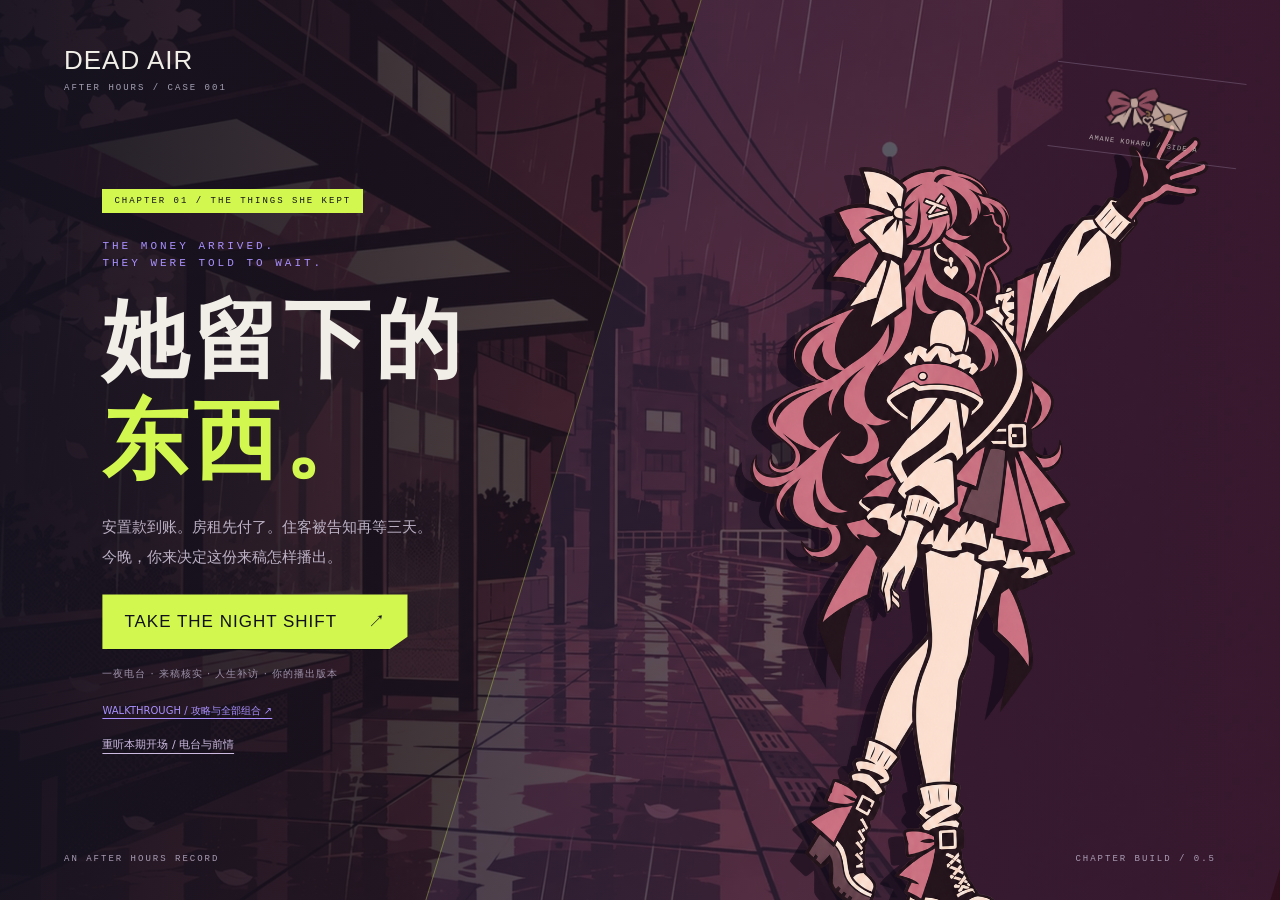
==== commit 10e5fd6b: "1.0.3" ====
--- a/index.html
+++ b/index.html
@@ -11,15 +11,20 @@
   <link rel="stylesheet" href="style.css">
   <link rel="stylesheet" href="chapter.css">
   <link rel="stylesheet" href="life.css">
+  <link rel="stylesheet" href="radio.css?v=0.5">
   <script defer src="case-data.js"></script>
   <script defer src="chapter-data.js"></script>
   <script defer src="life-data.js"></script>
+  <script defer src="radio-data.js?v=0.5"></script>
+  <script defer src="edition-data.js?v=0.5"></script>
   <script defer src="case-engine.js"></script>
   <script defer src="chapter-engine.js"></script>
   <script defer src="life-engine.js"></script>
   <script defer src="game.js"></script>
   <script defer src="chapter.js"></script>
   <script defer src="life.js"></script>
+  <script defer src="radio.js?v=0.5"></script>
+  <link rel="stylesheet" href="edition.css?v=0.5">
 </head>
 <body>
   <div id="app" class="app" data-scene="studio" data-phase="first">
@@ -32,6 +37,8 @@
         <button class="utility help-btn" id="helpButton" aria-label="操作说明">?</button>
       </div>
     </header>
+
+    <section class="broadcast-strip" aria-label="电台值班状态"><span id="broadcastStatus" class="broadcast-status">OFF AIR</span><div><b id="broadcastTask">01:00 / AFTER HOURS</b><p id="broadcastNote">今晚的节目还在准备。</p></div><button id="radioCueAction" class="radio-cue-action" hidden>继续取材 →</button><button id="rundownButton">RUNDOWN <small id="rundownCount">0 / 4</small><kbd>R</kbd></button></section>
 
     <main id="playArea">
       <nav class="investigation-lanes" aria-label="两条调查线"><div class="case-lane"><span>01 / THE CASE</span><b>案件核实</b><small id="caseProgress">0 / 3 卷</small></div><button id="lifeLaneButton"><span>02 / HER LIFE</span><b>人生侧写 ↗</b><small id="lifeQuickStatus">0 / 6 事件 · 0 / 3 关系</small></button></nav>
@@ -62,14 +69,14 @@
 
       <footer class="field-controls">
         <nav class="location-nav" aria-label="调查地点">
-          <button data-location="studio" class="active" aria-current="location"><span>01</span><b>STUDIO<small>录音室</small></b></button>
-          <button data-location="lobby"><span>02</span><b>FRONT DESK<small>小楼前台</small></b></button>
-          <button data-location="archive"><span>03</span><b>RECORD ROOM<small>资料台</small></b></button>
+          <button data-location="studio" class="active" aria-current="location"><span>01</span><b>STUDIO<small>节目前访谈</small></b></button>
+          <button data-location="lobby"><span>02</span><b>FIELD TAPE<small>前台取材回放</small></b></button>
+          <button data-location="archive"><span>03</span><b>ARCHIVE<small>台内档案</small></b></button>
         </nav>
         <div class="field-actions">
           <button class="profile-button" id="profileButton"><b>PORTRAIT<small>人物侧写</small></b><span id="profileCount">0 / 6</span><kbd>P</kbd></button>
           <button class="file-button" id="notebookButton"><span class="file-icon" aria-hidden="true"></span><b>CASE NOTES<small id="noteCount">0 FACTS</small></b><kbd>N</kbd></button>
-          <button class="assemble-button" id="buildButton"><span><b>BUILD AN ARGUMENT</b><small>组合线索 · 提出说法</small></span><kbd>B</kbd><i>↗</i></button>
+          <button class="assemble-button" id="buildButton"><span><b>EDIT THE QUESTION</b><small>比较原件 · 录下追问</small></span><kbd>B</kbd><i>↗</i></button>
         </div>
       </footer>
     </main>
@@ -78,7 +85,7 @@
   <section class="title-screen" id="titleScreen" aria-label="游戏开始画面">
     <div class="title-backdrop" aria-hidden="true"></div><div class="title-slash" aria-hidden="true"></div>
     <div class="title-mast">DEAD AIR<span>AFTER HOURS / CASE 001</span></div>
-    <div class="title-copy"><span class="pilot-label">CHAPTER 01 / THE THINGS SHE KEPT</span><p class="title-kicker">SHE LOVED. SHE CHOSE.<br>SHE COULDN'T LET GO.</p><h2>她留下的<br><em>东西。</em></h2><p class="title-description">先核实她做过什么，再拼回她怎样爱过。<br>她的人生，不只发生在这场事故里。</p><div class="title-buttons"><button id="startButton">BEGIN INQUIRY <span>↗</span></button><button id="resumeButton" hidden>CONTINUE <span>→</span></button></div><p class="title-control-hint">三卷案件 · 六段人生 · 关系推断 · 处决记录</p><a class="guide-link" href="walkthrough.html" target="_blank" rel="noopener">WALKTHROUGH / 攻略与全部组合 ↗</a></div>
+    <div class="title-copy"><span class="pilot-label">CHAPTER 01 / THE THINGS SHE KEPT</span><p class="title-kicker">THE MONEY ARRIVED.<br>THEY WERE TOLD TO WAIT.</p><h2>她留下的<br><em>东西。</em></h2><p class="title-description">安置款到账。房租先付了。住客被告知再等三天。<br>今晚，你来决定这份来稿怎样播出。</p><div class="title-buttons"><button id="startButton">BEGIN INQUIRY <span>↗</span></button><button id="resumeButton" hidden>CONTINUE <span>→</span></button></div><p class="title-control-hint">三卷案件 · 六段人生 · 关系推断 · 处决记录</p><a class="guide-link" href="walkthrough.html" target="_blank" rel="noopener">WALKTHROUGH / 攻略与全部组合 ↗</a></div>
     <img class="title-person" src="execution/assets/character/shadows/stand-reaching-profile.png" alt="小春的常态站姿" draggable="false">
     <div class="title-record"><img src="assets/tape-decal.png" alt="蝴蝶结、心形钥匙与信封图案"><span>AMANE KOHARU / SIDE A</span></div>
     <div class="title-bottom"><span>AN AFTER HOURS RECORD</span><span>CHAPTER BUILD / 0.3</span></div>
@@ -91,15 +98,16 @@
   </dialog>
 
   <dialog id="builder" class="builder-dialog">
-    <header class="dialog-bar"><span>ASSEMBLE / QUESTION THE RECORD</span><button data-close="builder" class="close-button" aria-label="返回调查场景">×</button></header>
-    <div class="builder-top"><div><span class="eyebrow">THE CASE YOU MAKE</span><h2>你准备怎么说？</h2></div><p>把相关材料放到下面。<br>原始线索和已核实的推论，都可以使用。</p></div>
+    <header class="dialog-bar"><span>EDIT DESK / PREPARE THE QUESTION</span><button data-close="builder" class="close-button" aria-label="返回调查场景">×</button></header>
+    <div class="builder-top"><div><span class="eyebrow">BEFORE THE RED LIGHT</span><h2>这句追问，依据是什么？</h2></div><p>先比较原件，再录下追问。<br>这里是采访准备，尚未向听众播出。</p></div>
+    <section id="editCoach" class="edit-coach" aria-label="导播操作引导" aria-live="polite"></section>
     <div class="builder-layout">
       <section class="evidence-drawer" aria-label="当前卷宗材料"><header><span>THIS FILE ONLY</span><span id="materialCount">00</span></header><p id="poolScope" class="pool-scope"></p><div id="materialTabs" class="material-tabs"></div><div id="evidencePool" class="evidence-pool"></div></section>
       <section class="argument-area" aria-label="组合与说法">
         <div id="topicTabs" class="topic-tabs" role="tablist" aria-label="正在讨论的问题"></div>
         <div class="claim-block"><span class="field-label">01 / THE QUESTION</span><p id="builderQuestion" class="builder-question"></p><div id="claimOptions" class="claim-options"></div></div>
         <div class="support-block"><div class="support-heading"><span class="field-label">02 / YOUR SUPPORT</span><button id="clearSlots" class="text-button">CLEAR</button></div><div id="evidenceSlots" class="evidence-slots" aria-label="放入最多三份材料"></div><p class="slot-tip">点击材料放入，也可拖进空位。点材料上的 ↗ 可重看原件。</p></div>
-        <div class="argument-footer"><p id="submitHint">先选择一个明确的说法。</p><button id="submitArgument" class="submit-argument" disabled>CONFRONT <span>↗</span></button></div>
+        <div class="edit-transport"><span class="edit-bus-label">SOURCE → CUE → RECORD BUS</span><button id="editCue" class="deck-key">CUE<small>预听来源</small></button><button id="editArm" class="deck-key record-key">ARM<small>录音待命</small></button><span id="editTakeState" class="edit-take-state">SAFE</span></div><div class="argument-footer"><p id="submitHint">先选择一个明确的说法。</p><button id="submitArgument" class="submit-argument" disabled>REC / ASK <span>↗</span></button></div>
       </section>
     </div>
   </dialog>
@@ -116,10 +124,10 @@
 
   <dialog id="helpDialog" class="help-dialog">
     <header class="dialog-bar"><span>FIELD GUIDE / CONTROLS</span><button data-close="helpDialog" class="close-button" aria-label="关闭操作说明">×</button></header>
-    <h2>一卷案件，<br>一段人生。</h2>
-    <ol><li><b>案件分三卷</b><p>最初指控、危险告知、救援后果依次展开。场景与材料池只显示当前卷；原始材料和已核实推论分开切换。</p></li><li><b>人生独立调查</b><p>P 打开人物侧写。每段先读旧档，再选一个可核对的问题补访，比较两份来源、重建经历。</p></li><li><b>事件之间也要推理</b><p>重建六段经历，再为三条关系选出事件和有根据的读法。最后拼回时间顺序、翻看正反两面，才能作最终评价。</p></li></ol>
-    <div class="help-keys"><span><kbd>B</kbd>组合</span><span><kbd>N</kbd>笔记</span><span><kbd>1</kbd><kbd>2</kbd><kbd>3</kbd>地点</span><span><kbd>ESC</kbd>返回</span><span><kbd>ENTER</kbd>继续对话</span></div>
-    <p class="help-note">游戏自动保存。P 人生调查，H 分阶段提示。人生材料不进入案件证据池。旧版案件进度可继承，新增的人生调查需要重新完成。CG 的手动 STOP、自动停止与退带后均显示有底色和细纹的待机黑屏；暂停保留当前画面。</p>
+    <h2>先取材，<br>再点亮红灯。</h2>
+    <ol><li><b>开播前</b><p>接收来稿，送 CUE 本地预听，调出原件。录音室的 REC 是采访准备，尚未对听众播出；前台是此前的外勤取材回放。</p></li><li><b>核实与补访</b><p>B 编辑追问，三卷案件分别核实。P 翻旧档、追问和查看附页；可以采用已经掌握的部分侧写。原始材料、推论与私人经历分别存放。</p></li><li><b>编排与播出</b><p>R 打开播出单，从已录好的 TAKE 中选择要播的段落，不必取齐所有卷宗。选择开场与原话，文字预听并确认后，署名最后的公开评价；ON AIR 的稿件按你的编排播出。</p></li></ol>
+    <div class="help-keys"><span><kbd>B</kbd>追问</span><span><kbd>N</kbd>笔记</span><span><kbd>P</kbd>人生</span><span><kbd>R</kbd>播出单</span><span><kbd>1</kbd><kbd>2</kbd><kbd>3</kbd>取材区</span><span><kbd>ESC</kbd>返回</span><span><kbd>ENTER</kbd>继续</span></div>
+    <p class="help-note">游戏自动保存。P 人物档案，H 分阶段提示。可以只采用手边的片段收尾，也可继续点开原件的随附材料。旧版已有进度保留。CG 的 STOP、自动停止与退带后均为带纹理的待机黑屏；暂停保留当前画面。</p>
     <div class="chapter-help-links"><button id="hintButton" class="secondary-button">HINT / 当前提示</button><a class="guide-link" href="walkthrough.html" target="_blank" rel="noopener">完整攻略 ↗</a><a class="guide-link" href="case-notes.html" target="_blank" rel="noopener">案件与判例参照 ↗</a><button id="previewCG" class="text-button">ARCHIVE / 演出预览</button></div>
     <div class="help-actions"><button id="restartButton" class="text-button">RESTART THIS RECORD</button><button class="ink-button" data-close="helpDialog">BACK TO THE CASE →</button></div>
     <div id="restartConfirm" class="restart-confirm" hidden><p>重新开始会清除这个 demo 的当前进度。</p><button id="confirmRestart" class="danger-button">确认重新开始</button><button id="cancelRestart" class="secondary-button">取消</button></div>
@@ -150,5 +158,11 @@
   <dialog id="hintDialog" class="hint-dialog"><header class="dialog-bar"><span>FIELD NOTES / A LITTLE HELP</span><button data-close="hintDialog" class="close-button" aria-label="关闭提示">×</button></header><h2 id="hintTitle"></h2><p id="hintText"></p><div><button id="nextHint" class="ink-button">再提示一步 →</button><a class="guide-link" href="walkthrough.html" target="_blank" rel="noopener">看完整攻略 ↗</a></div></dialog>
 
   <section id="cgScreen" class="cg-screen" hidden aria-label="处决记录播放"><header><span id="cgStatus">MEMORY ARCHIVE / KOHARU</span><button id="exitCG">RETURN TO CASE / 返回记录 ×</button></header><iframe id="cgFrame" title="完整处决 CG 播放台" allow="autoplay; fullscreen" allowfullscreen></iframe></section>
+
+  <section id="radioScene" class="radio-scene" hidden aria-label="电台开场与播出"><div class="radio-scene-backdrop" aria-hidden="true"></div><header class="radio-scene-header"><span>AFTER HOURS / FM 107.9</span><b id="radioSceneStatus">BEFORE THE RED LIGHT</b><button id="radioSceneSkip">熟悉操作 / 跳过教学</button></header><div class="radio-scene-layout"><article class="radio-story"><span id="radioStoryTime" class="radio-story-time">00:52</span><span id="radioStoryTag" class="eyebrow"></span><h1 id="radioStoryTitle"></h1><div id="radioStoryBody"></div><div id="radioStoryActions"></div><p id="radioStoryFeedback" role="status"></p><footer><span id="radioStoryCount">01 / 05</span><button id="radioStoryNext" class="ink-button">接入值班线路 →</button></footer></article><aside id="radioStoryArt" class="radio-story-art" aria-label="值班台"></aside></div></section>
+
+  <dialog id="rundownDialog" class="rundown-dialog"><header class="dialog-bar"><span>AFTER HOURS / TONIGHT'S RUNDOWN</span><button data-close="rundownDialog" class="close-button" aria-label="关闭播出单">×</button></header><div class="rundown-heading"><span class="eyebrow">YOU SIGN THE LAST SENTENCE</span><h2>今晚，这座城会听见哪一段她。</h2><p>核实与补访先留在预听。选入你要采用的 TAKE，送入 CUE 预听，再署名收尾。没有选入的材料留在台内。</p></div><div class="rundown-scroll"><div id="rundownSegments" class="rundown-segments"></div><section class="rundown-edit"><h3>怎样开场</h3><fieldset class="editorial-scope"><legend>最后一句评价什么</legend><label><input type="radio" name="scope" value="conduct" checked>这次发生的事</label><label><input type="radio" name="scope" value="person">她是怎样的人</label></fieldset><div id="rundownOrder" class="rundown-order"><button data-radio-order="facts-first"><b>A → B</b><span>事实录音先行，再接选中的人物片段。</span></button><button data-radio-order="life-first"><b>B → A</b><span>人物摘录先行，再接选中的事实录音。</span></button></div><div class="rundown-selectors"><label>首段采用哪项已经核实的事实<select id="rundownProof"></select></label><label>人生段落保留哪句原话<select id="rundownQuote"><option value="love">恋爱 / 第一次橱窗与那碗面</option><option value="break">分手 / 没有读的最后一句</option><option value="friend">友情 / 不包邮的针线</option></select></label></div></section></div><footer class="rundown-footer"><p id="rundownReadyNote"></p><div><button id="rundownRead" class="secondary-button">CUE / 文字预听</button><button id="rundownArm" class="ink-button">进入播出 / 最后一句 ↗</button></div></footer></dialog>
+
+  <dialog id="radioScript" class="radio-script-dialog"><header class="dialog-bar"><span>CUE / SCRIPT PREVIEW</span><button data-close="radioScript" class="close-button" aria-label="返回播出单">×</button></header><div class="radio-script-heading"><span class="eyebrow">LOCAL MONITOR / NOT ON AIR</span><h2>先让你自己听清楚。</h2><p>本期的文字预听稿；原录音、录像与补访仍以授权转录呈现。</p></div><div id="radioScriptBody" class="radio-script-body"></div><footer><button id="radioScriptConfirm" class="ink-button">确认这份编排 / 返回播出单 →</button></footer></dialog>
 </body>
 </html>
--- a/radio.css
+++ b/radio.css
@@ -0,0 +1,8 @@
+.broadcast-strip{display:flex;align-items:center;gap:16px;padding:11px 3.2%;background:#1c1925;border-bottom:1px solid #4c4058;min-height:62px}.broadcast-status{font:10px var(--mono);letter-spacing:1px;border:1px solid #6b6178;color:#c0b4cb;padding:10px 12px;min-width:85px;text-align:center;flex-shrink:0;background:#131019;box-shadow:inset 0 2px 5px #09070d}.broadcast-strip>div{flex:1;min-width:0}.broadcast-strip b{font:9px var(--mono);letter-spacing:1px;color:var(--purple)}.broadcast-strip p{margin:5px 0 0;font-size:11px;line-height:1.75;color:#c2b4cc}.broadcast-strip>button{font:9px var(--mono);padding:10px 13px;background:#30263b;border:1px solid #735788;flex-shrink:0}.broadcast-strip>button small{color:var(--lime);margin-left:8px}.broadcast-strip>button kbd{margin-left:9px;font-size:8px}.broadcast-strip>.radio-cue-action{font:11px var(--sans);background:#30382a;border-color:#93b555;color:#e3f1b6}.app[data-broadcast=rec] .broadcast-status{color:var(--red);border-color:#b96366;box-shadow:inset 0 0 12px #ff756a0b}.app[data-broadcast=on-air] .broadcast-status{background:#542731;color:#ffd5cd;border-color:var(--red)}.app[data-broadcast=on-air] .off-air{color:var(--red)}.app[data-broadcast=archived] .broadcast-status{border-color:#8972b0;color:var(--purple)}[data-radio-guide=next]{outline:2px solid var(--lime);outline-offset:5px;box-shadow:0 0 18px #d2f85024}.radio-rehear{display:block;font:11px var(--sans);background:none;border:0;color:#ccbae1;padding:10px 0;margin-top:7px;text-decoration:underline;text-underline-offset:5px;text-align:left}.title-copy .radio-rehear:hover{color:var(--lime)}
+.radio-scene{position:fixed;inset:0;z-index:900;display:flex;flex-direction:column;background:#100f19;color:var(--paper);overflow:hidden}.radio-scene-open{overflow:hidden}.radio-scene-backdrop{position:absolute;inset:0;background:linear-gradient(90deg,#111019f5,#111019cf 42%,#11101977),url('assets/studio.png') center/cover;filter:saturate(.65);z-index:-1}.radio-scene[data-kind=guest] .radio-scene-backdrop,.radio-scene[data-kind=broadcast] .radio-scene-backdrop{background-image:linear-gradient(90deg,#111019ed,#111019d9 45%,#1110196b),url('assets/studio.png')}.radio-scene:after{content:'';position:absolute;inset:0;pointer-events:none;z-index:-1;background:repeating-linear-gradient(0deg,#aaa0c003 0 1px,transparent 1px 4px)}.radio-scene-header{height:69px;display:flex;align-items:center;justify-content:space-between;gap:20px;padding:0 4%;font:10px var(--mono);letter-spacing:1.4px;border-bottom:1px solid #70607a60;background:#17121dba;flex-shrink:0}.radio-scene-header>span{color:var(--lime)}.radio-scene-header>b{font-weight:400;color:#c1abc9}.radio-scene-header>button{padding:9px 12px;border:1px solid #796487;background:#292030;font:10px var(--sans);color:#bba5cb}.radio-scene-layout{display:grid;grid-template-columns:1.2fr .8fr;align-items:center;gap:5%;padding:38px 6% 45px;max-width:1600px;width:100%;margin:auto;flex:1;min-height:0;overflow:auto}.radio-story{max-width:760px;min-width:0}.radio-story-time{display:block;font:clamp(45px,5vw,75px)/1 var(--display);color:#8d78b5;margin:0 0 24px;letter-spacing:2px}.radio-story>.eyebrow{color:var(--lime);font-size:10px;letter-spacing:1.8px}.radio-story h1{font-size:clamp(28px,2.6vw,43px);line-height:1.5;letter-spacing:.6px;margin:13px 0 22px}.radio-story #radioStoryBody>p{font-size:15px;line-height:2.05;margin:0 0 16px;color:#d3c7db}.radio-story #radioStoryBody>p:first-child{color:#eee5f2}.radio-story footer{display:flex;align-items:center;justify-content:space-between;padding-top:20px;margin-top:22px;border-top:1px solid #63516f;gap:20px}.radio-story footer>span{font:10px var(--mono);color:#b39cc6;letter-spacing:2px}.radio-story footer>.ink-button{font:12px var(--sans);letter-spacing:.3px;padding:14px 21px}.radio-story footer>.ink-button:disabled{background:#493d55;color:#a38eaf}.radio-story #radioStoryFeedback{font-size:11px;line-height:1.9;color:var(--purple);min-height:0;margin:12px 0 0}.radio-story #radioStoryFeedback:empty{display:none}.radio-story-art{position:relative;min-height:370px;display:flex;align-items:center;justify-content:center;flex-direction:column;isolation:isolate}.radio-story-art:before{content:'';position:absolute;inset:-35px;background:radial-gradient(ellipse,#8c5d9342,transparent 68%);z-index:-1}.radio-window-lettering{width:100%;transform:rotate(-4deg);border-block:2px solid #aa90ff66;padding:32px 14px;color:#b296cc}.radio-window-lettering>span{font:18px var(--mono);color:var(--lime);letter-spacing:12px}.radio-window-lettering>b{font:clamp(75px,8.5vw,135px)/.91 var(--display);display:block;margin:24px 0;letter-spacing:-2px;text-shadow:7px 6px #08060f}.radio-window-lettering>small{font:8px var(--mono);letter-spacing:2px;line-height:2}.radio-line-machine{width:100%;max-width:400px;padding:25px 29px;background:linear-gradient(118deg,#414451,#252532 65%,#323442);border:1px solid #8a829b;border-right-color:#100e19;border-bottom-color:#070810;border-radius:9px;box-shadow:inset 0 0 0 4px #15131e,inset 0 0 0 5px #77748388,7px 12px #07060c;transform:rotate(3deg);position:relative}.radio-line-machine>span{font:9px var(--mono);color:#bdb0cf;letter-spacing:1px}.radio-line-machine>b{display:block;font:95px/.95 var(--display);color:var(--purple);background:#0b0c13;border:2px solid #70687e;border-radius:3px;padding:21px 18px 15px;margin:18px 0;box-shadow:inset 0 4px 13px #000}.radio-line-machine>strong{display:block;font-size:16px;margin:17px 0 9px}.radio-line-machine>small{font-size:10px;color:#bba7ca}.radio-line-machine>em{display:block;font:9px var(--mono);letter-spacing:2px;color:var(--red);padding-top:20px;margin-top:21px;border-top:1px solid #73657f;font-style:normal}.radio-line-leds{display:flex;gap:10px}.radio-line-leds>i{height:5px;width:27px;background:#b597c44d;border:1px solid #62536d}.radio-line-leds>i:first-child{background:var(--red);box-shadow:0 0 8px #ff756a55}.radio-packet{max-width:360px;width:100%;padding:25px 29px 30px;background:#241b2d;border:1px solid #96739d;box-shadow:10px 12px #08060f;transform:rotate(-6deg)}.radio-packet>img{width:100%;object-fit:contain;border-bottom:1px solid #6d507a;margin-bottom:20px;padding-bottom:20px;filter:drop-shadow(4px 6px #08070c88)}.radio-packet>span{font:11px var(--mono);color:var(--lime);letter-spacing:2px}.radio-packet>b{display:block;font:32px var(--display);line-height:1.3;margin:14px 0}.radio-packet>small{font:9px var(--mono);letter-spacing:1px;color:#bfa9ce}.radio-guest{height:620px;max-height:70svh;max-width:120%;width:120%;object-fit:contain;filter:drop-shadow(-12px 7px #0a0711ad)}.radio-guest+span{font:9px var(--mono);letter-spacing:2px;padding:13px 15px;background:#1a1122df;color:var(--purple);border-left:2px solid var(--purple);position:absolute;bottom:20px;right:0}.radio-route{display:flex;gap:12px;margin-top:25px}.radio-route>button{text-align:left;background:#262332;border:1px solid #7d6989;padding:13px 20px;flex:1}.radio-route>button>b{font:18px var(--display);color:var(--purple);letter-spacing:1px}.radio-route>button>span{font-size:11px;line-height:1.9;display:block;margin-top:5px;color:#c3b2ce}.radio-route>button:last-child{border-color:#93606d;background:#2c1d28}.radio-route>button:last-child>b{color:var(--red)}
+.rundown-dialog[open]{display:flex;flex-direction:column;width:1080px;height:min(880px,calc(100svh - 36px));overflow:hidden;background:#1d1726}.rundown-heading{padding:22px 27px 18px;border-bottom:1px solid #564163;flex-shrink:0}.rundown-heading h2{font-size:25px;line-height:1.6;margin:8px 0}.rundown-heading>p{font-size:11px;line-height:1.9;color:#bfa5cf;margin:0}.rundown-scroll{min-height:0;flex:1;overflow:auto;padding:17px 24px 23px}.rundown-segments{display:flex;flex-direction:column;gap:11px}.rundown-card{display:flex;align-items:center;gap:18px;background:#2a2035;border:1px solid #665073;padding:17px 18px;min-width:0}.rundown-code{font:29px var(--display);color:var(--purple);min-width:40px}.rundown-card>div{flex:1;min-width:0}.rundown-card h3{font-size:14px;line-height:1.8;margin:0 0 6px}.rundown-card p{font-size:11px;line-height:1.9;color:#bba6c9;display:-webkit-box;-webkit-line-clamp:2;-webkit-box-orient:vertical;overflow:hidden;margin:0 0 8px}.rundown-card small{font:8px var(--mono);color:#ad8fc0;line-height:1.8;letter-spacing:.5px}.rundown-card>button{font-size:11px;padding:11px 14px;background:#40304e;border:1px solid #9870b2;flex-shrink:0;min-width:110px}.rundown-card.queued{border-color:#99b74d;background:#293025}.rundown-card.queued .rundown-code,.rundown-card.queued small{color:var(--lime)}.rundown-card.queued>button{background:#343b2b;border-color:#8fa653}.rundown-card.waiting{opacity:.65}.rundown-card>button:disabled{opacity:.5}.rundown-edit{padding-top:21px;margin-top:21px;border-top:1px solid #5b436a}.rundown-edit h3{font-size:16px;margin:0 0 13px}.rundown-order{display:grid;grid-template-columns:1fr 1fr;gap:10px}.rundown-order>button{text-align:left;padding:14px 17px;border:1px solid #6d507d;background:#2b2136}.rundown-order b{font-size:13px}.rundown-order span{display:block;font-size:10px;line-height:1.9;color:#bba1cb;margin-top:6px}.rundown-order>button.active{border-color:var(--purple);background:#3a2b49}.rundown-selectors{display:grid;grid-template-columns:1fr 1fr;gap:14px;margin-top:18px}.rundown-selectors label{font-size:10px;line-height:1.8;color:#bca4cc}.rundown-selectors select{display:block;width:100%;padding:11px;margin-top:8px;font:11px var(--sans);background:#15101c;border:1px solid #856198;color:#e5d6ee;min-width:0}.rundown-selectors select:disabled{opacity:.55}.rundown-footer{display:flex;align-items:center;justify-content:space-between;gap:20px;border-top:1px solid #6a4e7b;padding:17px 24px;background:#241b2e;flex-shrink:0}.rundown-footer>p{font-size:11px;line-height:1.9;color:#baa2ca;margin:0;max-width:42%}.rundown-footer>div{display:flex;gap:10px}.rundown-footer .ink-button,.rundown-footer .secondary-button{font:11px var(--sans);padding:12px 15px;letter-spacing:0}.rundown-footer button:disabled{background:#51455d;color:#ae9dbc;border-color:#6f607b}.radio-script-dialog[open]{width:780px;max-height:calc(100svh - 36px);display:flex;flex-direction:column;overflow:hidden}.radio-script-heading{padding:23px 27px 19px;flex-shrink:0;border-bottom:1px solid #5c456b}.radio-script-heading h2{font-size:25px;margin:10px 0}.radio-script-heading>p{font-size:11px;color:#b69fc6;line-height:1.9;margin:0}.radio-script-body{padding:0 27px 23px;overflow:auto;min-height:0}.radio-script-body>article{padding-top:23px}.radio-script-body>article>span{font:10px var(--mono);color:var(--purple);line-height:1.9}.radio-script-body>article>p{font-size:14px;line-height:2.1;margin:11px 0}.radio-script-last{font-size:12px;line-height:2;color:var(--purple);border-left:2px solid var(--lime);padding-left:15px;margin-top:26px}.radio-script-dialog>footer{padding:16px 27px;border-top:1px solid #655071;flex-shrink:0;text-align:right}.radio-script-dialog>footer>.ink-button{font:11px var(--sans);letter-spacing:0}.radio-scene[data-kind=broadcast] .radio-story-time{font-size:56px;color:var(--red)}.radio-scene[data-kind=broadcast] .radio-story>.eyebrow{color:var(--red)}.radio-scene[data-kind=broadcast] .radio-story h1{font-size:31px}.radio-scene[data-kind=broadcast] #radioStoryBody>.radio-on-air-copy{font-size:18px;line-height:2.3}.radio-air-sign{width:100%;padding:35px 20px 28px;border:3px solid #66545e;border-radius:7px;background:linear-gradient(#351e29,#1b101a);box-shadow:inset 0 0 0 5px #0b070e,inset 0 0 24px #f0786b19,5px 9px #07050b;text-align:center;transform:rotate(3deg)}.radio-air-sign>i{display:block;width:9px;height:9px;border:1px solid #ffcfbd;background:var(--red);box-shadow:0 0 12px #ff756aa0;border-radius:50%;margin:0 auto 17px}.radio-air-sign>span{display:block;font:clamp(44px,5vw,83px) var(--display);letter-spacing:3px;color:#ffb4ac;text-shadow:0 0 16px #ff756a33}.radio-air-sign>b{display:block;font:16px var(--mono);letter-spacing:4px;color:#ce8c9c;margin:14px 0}.radio-air-sign>small{font:8px var(--mono);color:#b58a9c;letter-spacing:1px}.radio-air-progress{display:flex;justify-content:space-between;gap:8px;width:100%;margin-top:32px}.radio-air-progress>span{font:10px var(--mono);padding:10px 7px;border-top:3px solid #554054;color:#8b718b;flex:1;text-align:center}.radio-air-progress>.played{border-color:var(--red);color:#f1aaa9}
+@media(max-height:800px) and (min-width:801px){.broadcast-strip{padding-block:8px;min-height:53px}.broadcast-strip p{font-size:10px}.radio-scene-header{height:54px}.radio-scene-layout{padding-top:25px;padding-bottom:25px}.radio-story-time{font-size:48px;margin-bottom:17px}.radio-story h1{font-size:31px;margin:11px 0 18px}.radio-story #radioStoryBody>p{font-size:13px;line-height:1.95;margin-bottom:13px}.radio-story footer{padding-top:15px;margin-top:18px}.radio-story-art{min-height:310px}.radio-guest{max-height:71svh}.rundown-heading{padding:16px 24px}.rundown-heading h2{font-size:23px}.rundown-card{padding:13px 16px}.rundown-card p{-webkit-line-clamp:2}.rundown-scroll{padding-top:14px}.radio-scene[data-kind=broadcast] #radioStoryBody>.radio-on-air-copy{font-size:16px;line-height:2.2}}
+@media(max-width:1100px) and (min-width:801px){.broadcast-strip{gap:10px}.broadcast-strip>.radio-cue-action{font-size:10px;padding:10px}.broadcast-strip>button{font-size:8px;padding:10px}.radio-scene-layout{padding-inline:5%;gap:5%;grid-template-columns:1.25fr .75fr}.radio-story #radioStoryBody>p{font-size:13px}.radio-line-machine{padding:22px}.radio-line-machine>span{font-size:8px}.radio-route>button{padding:12px 15px}.radio-route>button>span{font-size:10px}.radio-story footer>.ink-button{font-size:11px}.rundown-footer{gap:13px}.rundown-footer .ink-button,.rundown-footer .secondary-button{font-size:10px}}
+@media(max-width:800px){.broadcast-strip{padding:12px 16px;display:grid;grid-template-columns:auto 1fr auto;gap:9px}.broadcast-status{font-size:8px;padding:9px;min-width:70px}.broadcast-strip>div{grid-column:2/4}.broadcast-strip b{font-size:8px;line-height:1.8;letter-spacing:.3px}.broadcast-strip p{font-size:10px;line-height:1.8}.broadcast-strip>button{font-size:8px;padding:10px 11px}.broadcast-strip>.radio-cue-action{grid-column:1/3;font-size:10px;text-align:left}.broadcast-strip>#rundownButton{grid-column:3;grid-row:2;white-space:nowrap}.broadcast-strip>#radioCueAction[hidden]+#rundownButton{grid-column:1/4;grid-row:auto;text-align:left}.broadcast-strip>button kbd{display:none}.radio-scene-header{height:56px;padding:0 18px;gap:9px;font-size:8px;letter-spacing:.4px}.radio-scene-header>b{display:none}.radio-scene-header>button{font-size:9px;padding:8px}.radio-scene-layout{display:flex;flex-direction:column;padding:22px 22px 30px;gap:22px;overflow:auto;align-items:stretch;margin:0}.radio-story{max-width:none}.radio-story-time{font-size:43px;margin-bottom:19px}.radio-story>.eyebrow{font-size:8px;line-height:1.8;letter-spacing:.6px}.radio-story h1{font-size:28px;line-height:1.7;margin:12px 0 18px}.radio-story #radioStoryBody>p{font-size:13px;line-height:2;margin-bottom:15px}.radio-story footer{gap:14px;padding-top:18px}.radio-story footer>span{font-size:8px}.radio-story footer>.ink-button{font-size:11px;padding:13px 14px}.radio-story-art{min-height:180px;order:-1;flex-shrink:0}.radio-window-lettering{padding:15px;width:100%;transform:rotate(-2deg)}.radio-window-lettering>span{font-size:10px;letter-spacing:7px}.radio-window-lettering>b{font-size:59px;line-height:.9;letter-spacing:0;margin:14px 0}.radio-window-lettering>small{font-size:6px;letter-spacing:.7px}.radio-line-machine{max-width:290px;transform:rotate(2deg);padding:18px 22px}.radio-line-machine>span{font-size:7px}.radio-line-machine>b{font-size:44px;margin:12px 0;padding:9px 15px}.radio-line-machine>strong{font-size:12px;margin:12px 0 7px}.radio-line-machine>small{font-size:8px}.radio-line-machine>em{font-size:7px;padding-top:12px;margin-top:14px}.radio-line-leds>i{height:4px;width:20px}.radio-packet{max-width:240px;padding:14px 20px;transform:rotate(-3deg);display:grid;grid-template-columns:90px 1fr;gap:5px 15px;align-items:center}.radio-packet>img{width:90px;padding:0;margin:0;border:0;grid-row:1/4}.radio-packet>span{font-size:8px;letter-spacing:.5px}.radio-packet>b{font-size:19px;margin:0}.radio-packet>small{font-size:6px;letter-spacing:0}.radio-guest{height:280px;max-height:none;width:100%;object-position:50% 15%;object-fit:contain}.radio-guest+span{font-size:7px;bottom:0;right:0;padding:8px 10px;letter-spacing:.7px}.radio-route{gap:10px;margin-top:19px}.radio-route>button{padding:12px 15px}.radio-route>button>b{font-size:16px}.radio-route>button>span{font-size:10px}.radio-story #radioStoryFeedback{font-size:10px}.rundown-dialog[open],.radio-script-dialog[open]{max-width:calc(100vw - 20px);height:calc(100svh - 20px);max-height:calc(100svh - 20px);margin:10px}.rundown-dialog .dialog-bar,.radio-script-dialog .dialog-bar{font-size:8px;padding-inline:14px;letter-spacing:.5px}.rundown-heading{padding:18px}.rundown-heading h2{font-size:20px;line-height:1.7}.rundown-heading>p{font-size:10px}.rundown-scroll{padding:14px}.rundown-card{flex-wrap:wrap;gap:10px;padding:14px}.rundown-code{font-size:22px;min-width:30px}.rundown-card>div{min-width:200px}.rundown-card h3{font-size:12px}.rundown-card p{font-size:10px;-webkit-line-clamp:3}.rundown-card small{font-size:7px;letter-spacing:0}.rundown-card>button{margin-left:40px;font-size:10px;padding:10px 13px;width:calc(100% - 40px);min-width:0}.rundown-edit{padding-top:17px;margin-top:17px}.rundown-edit h3{font-size:14px}.rundown-order{grid-template-columns:1fr}.rundown-order>button{padding:12px 14px}.rundown-order b{font-size:12px}.rundown-order span{font-size:10px}.rundown-selectors{grid-template-columns:1fr}.rundown-selectors select{font-size:10px}.rundown-footer{padding:13px 14px;display:block}.rundown-footer>p{max-width:none;font-size:10px;margin-bottom:11px}.rundown-footer>div{gap:8px}.rundown-footer .ink-button,.rundown-footer .secondary-button{font-size:10px;padding:12px 10px}.rundown-footer .ink-button{flex:1}.radio-script-heading{padding:20px}.radio-script-heading h2{font-size:22px}.radio-script-heading>p{font-size:10px}.radio-script-body{padding:0 20px 22px}.radio-script-body>article>span{font-size:9px}.radio-script-body>article>p{font-size:12px;line-height:2.05}.radio-script-dialog>footer{padding:15px}.radio-script-dialog>footer>.ink-button{font-size:10px;width:100%}.radio-script-last{font-size:10px}.radio-scene[data-kind=broadcast] .radio-story-time{font-size:42px}.radio-scene[data-kind=broadcast] .radio-story h1{font-size:25px}.radio-scene[data-kind=broadcast] #radioStoryBody>.radio-on-air-copy{font-size:15px;line-height:2.2}.radio-scene[data-kind=broadcast] .radio-story-art{min-height:170px}.radio-air-sign{max-width:300px;padding:17px 20px;transform:rotate(1deg)}.radio-air-sign>i{width:6px;height:6px;margin-bottom:8px}.radio-air-sign>span{font-size:41px}.radio-air-sign>b{font-size:10px;letter-spacing:2px;margin:9px 0}.radio-air-sign>small{font-size:6px}.radio-air-progress{max-width:300px;margin-top:17px;gap:5px}.radio-air-progress>span{font-size:7px;padding:7px 4px}}
+
+.life-to-rundown{width:100%;max-width:345px;margin-top:11px;font:10px/1.8 var(--sans);letter-spacing:0;flex-shrink:0;border-color:var(--purple);color:#dbc9ec}
--- a/edition.css
+++ b/edition.css
@@ -0,0 +1,41 @@
+/* Graphite equipment, coral record bus, lime cue and violet source lanes. */
+:root{--record:#ff756a;--record-dark:#722f37;--equipment:#292731}
+.broadcast-strip{border-left:7px solid var(--record);background:linear-gradient(100deg,#48232c 0,#211e28 40%,#191820 100%);box-shadow:inset 0 1px #ffb5a428,0 4px 0 #08070e}
+.brand-dot{background:var(--record)!important}.broadcast-status{border-color:var(--record);color:var(--record)}
+.header-actions .off-air{border-bottom:2px solid var(--record)}
+#rundownButton{background:linear-gradient(#6a343b,#3c222c);border:1px solid #d06e6877;box-shadow:inset 0 1px #ffb9a140,0 3px 0 #0a090f;color:#fff0e4}
+.case-layer-tabs button.active{border-bottom-color:var(--record)}
+.investigation-lanes .case-lane>span{color:var(--record)}
+.assemble-button{background:linear-gradient(130deg,#f18a7b,#d95d61);box-shadow:inset 0 1px #fff3,0 4px 0 #642a36!important;color:#170e19!important}
+.stage .desk-surface{border-top-color:#98605a55}.scene-marker>i{background:var(--record)}
+.source-attachments{margin-top:25px;border-top:1px dashed #867f8959;padding-top:18px;display:grid;gap:9px}
+.source-attachments>span{font:10px/1.6 Consolas,monospace;letter-spacing:1px;color:var(--purple)}
+.source-attachments>button{display:flex;justify-content:space-between;gap:15px;padding:12px 14px;background:#29232e;border:1px solid #8d72844d;color:var(--paper);text-align:left;font-size:13px;line-height:1.7;border-left:3px solid var(--record)}
+.source-attachments>button:hover{background:#3c2b35;border-color:var(--record)}
+.edit-coach{margin:0 30px 22px;padding:16px 18px;display:flex;align-items:center;gap:16px;background:#e9ddbd;color:#282132;border:1px solid #f9ecc9;box-shadow:4px 4px 0 #0005;transform:rotate(-.25deg)}
+.edit-coach[hidden]{display:none}.edit-coach>div{flex:1}.edit-coach span{font:11px/1.4 Consolas,monospace;letter-spacing:.7px;color:#943d42}.edit-coach p{font-size:14px;line-height:1.8;margin:7px 0 0}
+.edit-coach .secondary-button,.edit-coach .text-button{color:#342835;border-color:#897368;white-space:nowrap}
+[data-coach-target="next"]{outline:3px solid var(--record)!important;outline-offset:4px;box-shadow:0 0 0 7px #ff756a20!important;scroll-margin:45px}
+.builder-dialog{border-top:5px solid var(--record)}
+.evidence-drawer{background:linear-gradient(125deg,#25232f,#1b1923);box-shadow:inset 1px 1px #ffffff0b;border-right:1px solid #67576355}
+.evidence-drawer>header{color:var(--purple)}.material-card.selected{border-left:4px solid var(--purple)}
+.support-block{border-left:3px solid var(--purple);padding-left:16px}.evidence-slot{background:linear-gradient(#2e2c36,#24232c);box-shadow:inset 0 1px #ffffff13,0 2px #08070d}
+.edit-transport{display:flex;align-items:center;gap:12px;flex-wrap:wrap;padding:17px 15px;margin-top:22px;background:linear-gradient(175deg,#39353e,#211f29);border:1px solid #80737d55;border-radius:4px;box-shadow:inset 0 1px #ffffff12,0 5px 0 #0c0a12,0 7px 14px #0004}
+.edit-bus-label{flex:1;min-width:120px;font:10px/1.6 Consolas,monospace;color:#b5a8b1;letter-spacing:1px}
+.deck-key{min-width:80px;padding:11px 12px 9px;border:1px solid #8c8390;border-radius:4px;color:var(--lime);background:linear-gradient(#48454e,#302e38);box-shadow:inset 0 1px #ffffff20,0 4px 0 #0b0a11;font:700 14px/1.4 Consolas,monospace;text-align:center}
+.deck-key small{display:block;font:10px/1.8 sans-serif;color:#d4c8ce}.record-key{color:var(--record);border-color:#b16d6b}.deck-key.armed{background:linear-gradient(#853c47,#5d2d38);box-shadow:inset 0 2px 3px #160c18;color:#ffe0cf;transform:translateY(3px)}
+.edit-take-state{font:11px/1.5 Consolas,monospace;color:var(--record);min-width:65px;text-align:center}
+.submit-argument{background:var(--record)!important;color:#231520!important}.deck-key:disabled{opacity:.35;cursor:default}
+.builder-top,.edit-coach{flex-shrink:0}.builder-layout{overflow:hidden}.argument-area{overflow:auto;scroll-padding:20px}.argument-area .claim-block{flex:0 0 auto;min-height:0;overflow:visible}.argument-area>.topic-tabs,.argument-area>.support-block,.argument-area>.edit-transport,.argument-area>.argument-footer{flex-shrink:0}
+.rundown-card{border-left:3px solid #65545e}.rundown-card.queued{border-color:#ff756a91;background:linear-gradient(100deg,#3e252f,#25202d)}
+.rundown-card.queued .rundown-code{background:var(--record);color:#241824}.rundown-card.queued small{color:var(--record)}
+.rundown-card.waiting{opacity:.65}.rundown-code{border-radius:3px;box-shadow:inset 0 1px #fff2,0 3px #0005}
+.editorial-scope{border:1px solid #7a5c6d66;display:flex;gap:22px;flex-wrap:wrap;margin:12px 0 25px;padding:15px 17px}.editorial-scope legend{font-size:12px;color:#e9b0ac;padding:0 8px}.editorial-scope label{font-size:13px;line-height:1.7}.editorial-scope input{accent-color:var(--record);margin-right:8px}
+.life-facet{margin:20px 0;padding:19px;border:1px solid #836b7e55;border-left:4px solid var(--record);background:#2b2330}.life-facet p{font-size:15px;line-height:1.9}.life-facet>small{display:block;font-size:11px;line-height:1.8;margin-top:10px;color:#a99ba9}
+.life-deep{margin:18px 0}.life-deep>summary{cursor:pointer;padding:13px 0;color:var(--purple);border-bottom:1px solid #8f7f8d44;font-size:13px}
+.life-to-rundown{margin-top:16px}.life-event-nav .solved>b{color:var(--record)}
+.radio-air-sign{border-color:var(--record);box-shadow:inset 0 1px #fff2,0 8px 0 #0c0b12,0 0 80px #ff756a11}
+#endingResult .secondary-button{display:block;margin-top:12px}
+@media(max-width:700px){.edit-coach{margin:0 16px 20px;gap:10px;flex-wrap:wrap}.edit-coach>div{flex-basis:100%}.edit-coach p{font-size:13px}.edit-transport{gap:9px;padding:13px 10px}.edit-bus-label{flex-basis:100%}.deck-key{flex:1;min-width:70px}.edit-take-state{font-size:10px}.source-attachments>button{font-size:12px}.support-block{padding-left:10px}.editorial-scope{gap:12px}.broadcast-strip{border-left-width:4px}}
+@media(prefers-reduced-motion:reduce){.edit-coach{transform:none}}
+@media(max-width:700px){.builder-layout{overflow:auto}.argument-area{overflow:visible}.builder-top{padding-bottom:15px}.edit-coach{padding:13px}.argument-area .claim-block{min-height:0}}
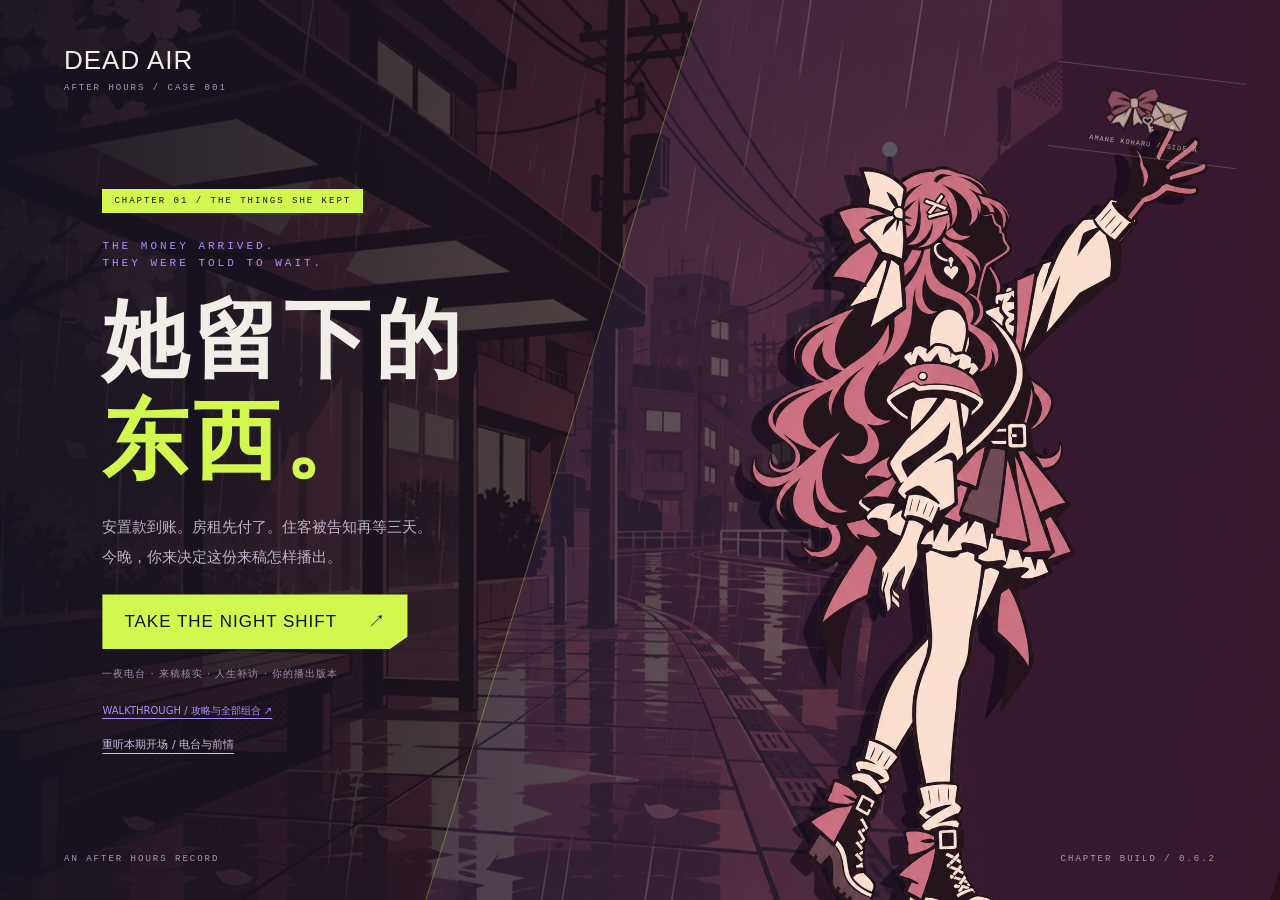
==== commit 61825d64: "1.1.0" ====
--- a/index.html
+++ b/index.html
@@ -11,20 +11,23 @@
   <link rel="stylesheet" href="style.css">
   <link rel="stylesheet" href="chapter.css">
   <link rel="stylesheet" href="life.css">
-  <link rel="stylesheet" href="radio.css?v=0.5">
+  <link rel="stylesheet" href="radio.css?v=0.6.5">
   <script defer src="case-data.js"></script>
   <script defer src="chapter-data.js"></script>
   <script defer src="life-data.js"></script>
-  <script defer src="radio-data.js?v=0.5"></script>
-  <script defer src="edition-data.js?v=0.5"></script>
+  <script defer src="radio-data.js?v=0.6.5"></script>
+  <script defer src="edition-data.js?v=0.6.5"></script>
   <script defer src="case-engine.js"></script>
   <script defer src="chapter-engine.js"></script>
+  <script defer src="verdict-engine.js?v=0.6.5"></script>
   <script defer src="life-engine.js"></script>
-  <script defer src="game.js"></script>
+  <script defer src="game.js?v=0.6.5"></script>
   <script defer src="chapter.js"></script>
   <script defer src="life.js"></script>
-  <script defer src="radio.js?v=0.5"></script>
-  <link rel="stylesheet" href="edition.css?v=0.5">
+  <script defer src="radio.js?v=0.6.5"></script>
+  <link rel="stylesheet" href="edition.css?v=0.6.5">
+  <link rel="stylesheet" href="onboarding.css?v=0.6.5">
+  <script defer src="onboarding.js?v=0.6.5"></script>
 </head>
 <body>
   <div id="app" class="app" data-scene="studio" data-phase="first">
@@ -76,7 +79,7 @@
         <div class="field-actions">
           <button class="profile-button" id="profileButton"><b>PORTRAIT<small>人物侧写</small></b><span id="profileCount">0 / 6</span><kbd>P</kbd></button>
           <button class="file-button" id="notebookButton"><span class="file-icon" aria-hidden="true"></span><b>CASE NOTES<small id="noteCount">0 FACTS</small></b><kbd>N</kbd></button>
-          <button class="assemble-button" id="buildButton"><span><b>EDIT THE QUESTION</b><small>比较原件 · 录下追问</small></span><kbd>B</kbd><i>↗</i></button>
+          <button class="assemble-button" id="buildButton"><span><b>COMPARE ORIGINALS</b><small>比较原件 · 组合追问</small></span><kbd>B</kbd><i>↗</i></button>
         </div>
       </footer>
     </main>
@@ -88,7 +91,7 @@
     <div class="title-copy"><span class="pilot-label">CHAPTER 01 / THE THINGS SHE KEPT</span><p class="title-kicker">THE MONEY ARRIVED.<br>THEY WERE TOLD TO WAIT.</p><h2>她留下的<br><em>东西。</em></h2><p class="title-description">安置款到账。房租先付了。住客被告知再等三天。<br>今晚，你来决定这份来稿怎样播出。</p><div class="title-buttons"><button id="startButton">BEGIN INQUIRY <span>↗</span></button><button id="resumeButton" hidden>CONTINUE <span>→</span></button></div><p class="title-control-hint">三卷案件 · 六段人生 · 关系推断 · 处决记录</p><a class="guide-link" href="walkthrough.html" target="_blank" rel="noopener">WALKTHROUGH / 攻略与全部组合 ↗</a></div>
     <img class="title-person" src="execution/assets/character/shadows/stand-reaching-profile.png" alt="小春的常态站姿" draggable="false">
     <div class="title-record"><img src="assets/tape-decal.png" alt="蝴蝶结、心形钥匙与信封图案"><span>AMANE KOHARU / SIDE A</span></div>
-    <div class="title-bottom"><span>AN AFTER HOURS RECORD</span><span>CHAPTER BUILD / 0.3</span></div>
+    <div class="title-bottom"><span>AN AFTER HOURS RECORD</span><span>CHAPTER BUILD / 0.6.5</span></div>
   </section>
 
   <dialog id="viewer" class="viewer-dialog">
@@ -135,7 +138,7 @@
 
   <dialog id="ending" class="ending-dialog">
     <header class="dialog-bar"><span>END OF THE PILOT / RECORD 001</span><button data-close="ending" class="close-button" aria-label="继续查看材料">×</button></header>
-    <div class="ending-layout"><div class="ending-art"><span>WHAT<br>REMAINS.</span><img src="execution/assets/character/details/held-letter.png" alt="小春握着信封的剪影"></div><section class="ending-copy"><span class="eyebrow">THE NEXT QUESTION</span><h2>门没锁。<br>他们知道多少？</h2><div id="endingFacts"></div><p class="ending-context">你确认了危险信息没有完整传达。事故的因果、款项与其他人的责任，还需要下一段调查。</p><div id="endingOptions" class="ending-options"><button data-ending="hold"><b>HOLD THE VERDICT</b><span>公布已核实的事实，保留最终判断。</span></button><button data-ending="release"><b>STATE YOUR JUDGMENT</b><span>明确反对再由她独立照料住客。</span></button></div><div id="endingResult" class="ending-result" hidden></div><div class="ending-actions"><button id="saveRecord" class="secondary-button">YOUR RECORD ↗</button><button data-close="ending" class="ink-button">RETURN TO MATERIALS →</button></div></section></div>
+    <div class="ending-layout"><div class="ending-art"><span>WHAT<br>REMAINS.</span><img src="execution/assets/character/details/held-letter.png" alt="小春握着信封的剪影"></div><section class="ending-copy"><span class="eyebrow">THE NEXT QUESTION</span><h2>门没锁。<br>他们知道多少？</h2><div id="endingFacts"></div><p class="ending-context">你确认了危险信息没有完整传达。事故的因果、款项与其他人的责任，还需要下一段调查。</p><div id="verdictChains" class="verdict-chains"></div><div id="endingOptions" class="ending-options"><button data-ending="good"><b>GOOD / 我仍认定她值得相信</b><span>依据已接起来的行为与人物链，作出正面定性。</span></button><button data-ending="bad"><b>BAD / 我认定她不值得托付</b><span>依据已接起来的行为与人物链，作出负面定性。</span></button><button data-ending="zero"><b>CLOSE / 就用这份摘要收尾</b><span>尚未形成完整论证，结束本次值班。</span></button></div><div id="endingResult" class="ending-result" hidden></div><div class="ending-actions"><button id="saveRecord" class="secondary-button">YOUR RECORD ↗</button><button data-close="ending" class="ink-button">RETURN TO MATERIALS →</button></div></section></div>
   </dialog>
 
   <dialog id="recordDialog" class="record-dialog">
@@ -161,7 +164,7 @@
 
   <section id="radioScene" class="radio-scene" hidden aria-label="电台开场与播出"><div class="radio-scene-backdrop" aria-hidden="true"></div><header class="radio-scene-header"><span>AFTER HOURS / FM 107.9</span><b id="radioSceneStatus">BEFORE THE RED LIGHT</b><button id="radioSceneSkip">熟悉操作 / 跳过教学</button></header><div class="radio-scene-layout"><article class="radio-story"><span id="radioStoryTime" class="radio-story-time">00:52</span><span id="radioStoryTag" class="eyebrow"></span><h1 id="radioStoryTitle"></h1><div id="radioStoryBody"></div><div id="radioStoryActions"></div><p id="radioStoryFeedback" role="status"></p><footer><span id="radioStoryCount">01 / 05</span><button id="radioStoryNext" class="ink-button">接入值班线路 →</button></footer></article><aside id="radioStoryArt" class="radio-story-art" aria-label="值班台"></aside></div></section>
 
-  <dialog id="rundownDialog" class="rundown-dialog"><header class="dialog-bar"><span>AFTER HOURS / TONIGHT'S RUNDOWN</span><button data-close="rundownDialog" class="close-button" aria-label="关闭播出单">×</button></header><div class="rundown-heading"><span class="eyebrow">YOU SIGN THE LAST SENTENCE</span><h2>今晚，这座城会听见哪一段她。</h2><p>核实与补访先留在预听。选入你要采用的 TAKE，送入 CUE 预听，再署名收尾。没有选入的材料留在台内。</p></div><div class="rundown-scroll"><div id="rundownSegments" class="rundown-segments"></div><section class="rundown-edit"><h3>怎样开场</h3><fieldset class="editorial-scope"><legend>最后一句评价什么</legend><label><input type="radio" name="scope" value="conduct" checked>这次发生的事</label><label><input type="radio" name="scope" value="person">她是怎样的人</label></fieldset><div id="rundownOrder" class="rundown-order"><button data-radio-order="facts-first"><b>A → B</b><span>事实录音先行，再接选中的人物片段。</span></button><button data-radio-order="life-first"><b>B → A</b><span>人物摘录先行，再接选中的事实录音。</span></button></div><div class="rundown-selectors"><label>首段采用哪项已经核实的事实<select id="rundownProof"></select></label><label>人生段落保留哪句原话<select id="rundownQuote"><option value="love">恋爱 / 第一次橱窗与那碗面</option><option value="break">分手 / 没有读的最后一句</option><option value="friend">友情 / 不包邮的针线</option></select></label></div></section></div><footer class="rundown-footer"><p id="rundownReadyNote"></p><div><button id="rundownRead" class="secondary-button">CUE / 文字预听</button><button id="rundownArm" class="ink-button">进入播出 / 最后一句 ↗</button></div></footer></dialog>
+  <dialog id="rundownDialog" class="rundown-dialog"><header class="dialog-bar"><span>AFTER HOURS / TONIGHT'S RUNDOWN</span><button data-close="rundownDialog" class="close-button" aria-label="关闭播出单">×</button></header><div class="rundown-heading"><span class="eyebrow">YOU SIGN THE LAST SENTENCE</span><h2>今晚，这座城会听见哪一段她。</h2><p>核实与补访先留在预听。选入你要采用的 TAKE，送入 CUE 预听，再署名收尾。没有选入的材料留在台内。</p></div><div class="rundown-scroll"><div id="rundownSegments" class="rundown-segments"></div><section class="rundown-edit"><h3>怎样开场</h3><p class="editorial-scope">正式定性需要把行为与人物链一同放进本期；下一页检查论证，不必查完她的六段人生。</p><div id="rundownOrder" class="rundown-order"><button data-radio-order="facts-first"><b>A → B</b><span>事实录音先行，再接选中的人物片段。</span></button><button data-radio-order="life-first"><b>B → A</b><span>人物摘录先行，再接选中的事实录音。</span></button></div><div class="rundown-selectors"><label>首段采用哪项已经核实的事实<select id="rundownProof"></select></label><label>人生段落保留哪句原话<select id="rundownQuote"><option value="love">恋爱 / 第一次橱窗与那碗面</option><option value="break">分手 / 没有读的最后一句</option><option value="friend">友情 / 不包邮的针线</option></select></label></div></section></div><footer class="rundown-footer"><p id="rundownReadyNote"></p><div><button id="rundownRead" class="secondary-button">CUE / 文字预听</button><button id="rundownArm" class="ink-button">进入播出 / 最后一句 ↗</button></div></footer></dialog>
 
   <dialog id="radioScript" class="radio-script-dialog"><header class="dialog-bar"><span>CUE / SCRIPT PREVIEW</span><button data-close="radioScript" class="close-button" aria-label="返回播出单">×</button></header><div class="radio-script-heading"><span class="eyebrow">LOCAL MONITOR / NOT ON AIR</span><h2>先让你自己听清楚。</h2><p>本期的文字预听稿；原录音、录像与补访仍以授权转录呈现。</p></div><div id="radioScriptBody" class="radio-script-body"></div><footer><button id="radioScriptConfirm" class="ink-button">确认这份编排 / 返回播出单 →</button></footer></dialog>
 </body>
--- a/onboarding.css
+++ b/onboarding.css
@@ -0,0 +1,15 @@
+.producer-guide{position:fixed;inset:0;z-index:2147483000;pointer-events:none;color:#f8efdf;isolation:isolate}
+.producer-guide[hidden]{display:none!important}.guide-shade{position:fixed;background:rgba(8,7,14,.35);pointer-events:auto}.guide-focus{position:fixed;box-sizing:border-box;border:3px solid #ff756a;outline:0;border-radius:4px;box-shadow:0 0 0 5px #fff0db38,0 0 28px #ff756a55;pointer-events:none}
+[data-producer-focus]{scroll-margin:22px}.guide-arrow{position:fixed;inset:0;width:100vw;height:100vh;overflow:visible;pointer-events:none}.guide-arrow path{fill:none;stroke:#fff0db;stroke-width:3;stroke-linecap:round}.guide-arrow polygon{fill:#fff0db}
+.producer-card{position:fixed;max-height:calc(100svh - 32px);overflow:auto;pointer-events:auto;background:linear-gradient(135deg,#30252f,#211b27);border:1px solid #a86b6c;border-top:5px solid #ff756a;border-radius:4px;box-shadow:0 10px 30px #0008,5px 5px 0 #07060c;padding:17px 18px 14px;text-align:left}
+.producer-card header{display:flex;align-items:center;gap:11px}.producer-icon{width:36px;height:36px;display:grid;place-items:center;background:#ff756a;color:#201521;border-radius:50%;font:700 14px Consolas,monospace;flex-shrink:0}.producer-card header>div{flex:1}.producer-card header span:not(.producer-icon){display:block;font:9px/1.4 Consolas,monospace;color:#ce9ea5;letter-spacing:.8px}.producer-card header b{display:block;margin-top:5px;font:700 14px/1.6 sans-serif;color:#fff1dc}.producer-card header button{border:1px solid #8b657a;background:#362736;color:#f2d5cf;width:25px;height:25px;flex-shrink:0}
+.producer-card>p{font-size:13px;line-height:1.9;margin:15px 0 12px;color:#f3e8dc}.producer-card #producerFeedback{margin:8px 0;color:#ffb5a8;font-size:12px}.producer-card #producerFeedback:empty{display:none}.producer-card footer{display:flex;flex-wrap:wrap;align-items:center;gap:9px;border-top:1px solid #73505f88;padding-top:12px}.producer-card footer>span{font-size:10px;color:#bfa6b5;flex:1}.producer-card footer>button{font-size:11px;line-height:1.6;padding:8px 10px;border:1px solid #ad8178;background:#6c3942;color:#fff0dc}.producer-card .guide-skip{font-size:9px;color:#c7afbd;border:0;background:transparent;padding:4px 0}.producer-card #producerQuiz{display:grid;gap:7px}.producer-card #producerQuiz>button{background:#392b40;border:1px solid #9a7a94;color:#f4e4e1;padding:10px 12px;font-size:12px;line-height:1.6;text-align:left}.producer-card #producerQuiz>button:hover{border-color:#d2f850;background:#3b3f2a}
+.producer-guide.paused .guide-shade,.producer-guide.paused .guide-focus,.producer-guide.paused .guide-arrow,.producer-guide.paused #producerQuiz,.producer-guide.paused #producerFeedback,.producer-guide.paused footer{display:none}.producer-guide.paused .producer-card{padding:10px 12px}.producer-guide.paused .producer-icon{width:26px;height:26px;font-size:10px}.producer-guide.paused .producer-card>p{font-size:10px;line-height:1.6;margin:6px 0 0}.producer-guide.paused .producer-card header b{font-size:12px}
+.verdict-chains{display:grid;grid-template-columns:1fr 1fr;gap:12px;margin:22px 0}.verdict-chains[hidden]{display:none}.verdict-chain{padding:14px;border:1px solid #65516e;background:#211b2a}.verdict-chain h3{margin:0 0 13px;color:#c6a8dc;font-size:13px;line-height:1.8}.verdict-chain p{font-size:11px;line-height:1.8;border-left:2px solid #695675;padding-left:10px}.verdict-chain p b,.verdict-chain p span{display:block}.verdict-chain p b{color:#e1c9d7}.verdict-chain p span{color:#b8a0be;margin-top:5px}.verdict-chain p.linked{border-color:#d2f850}.verdict-chain p.linked b{color:#d2f850}.verdict-chain.ready{border-color:#d2f85077}.ending-options button:disabled{opacity:.4;cursor:default}.ending-options [data-ending=zero]{border-color:#776c83;background:#2b2532}
+@media(max-width:700px){.producer-card{padding:13px 14px 11px}.producer-card>p{font-size:12px;line-height:1.8;margin-top:11px}.producer-card header b{font-size:13px}.producer-icon{width:30px;height:30px;font-size:12px}.producer-card footer{padding-top:9px}.verdict-chains{grid-template-columns:1fr}.verdict-chain{padding:12px}}
+
+/* Keep viewport coordinates stable while the guide sits in a native dialog. */
+dialog:has(>#producerGuide:not([hidden])){animation:none!important;transform:none!important}
+.guide-focus[hidden],.guide-arrow[hidden]{display:none!important}
+.producer-drag-handle{cursor:grab;touch-action:none;user-select:none}.producer-drag-handle:focus-visible{outline:2px solid #ffb19e;outline-offset:4px}.producer-drag-handle button{cursor:pointer;touch-action:manipulation}.producer-guide.dragging .producer-drag-handle{cursor:grabbing}.producer-guide.dragging .producer-card{user-select:none}
+.producer-card header span.producer-drag-caption{font:11px/1.55 sans-serif;color:#ffe0ab;letter-spacing:0;margin-top:5px}
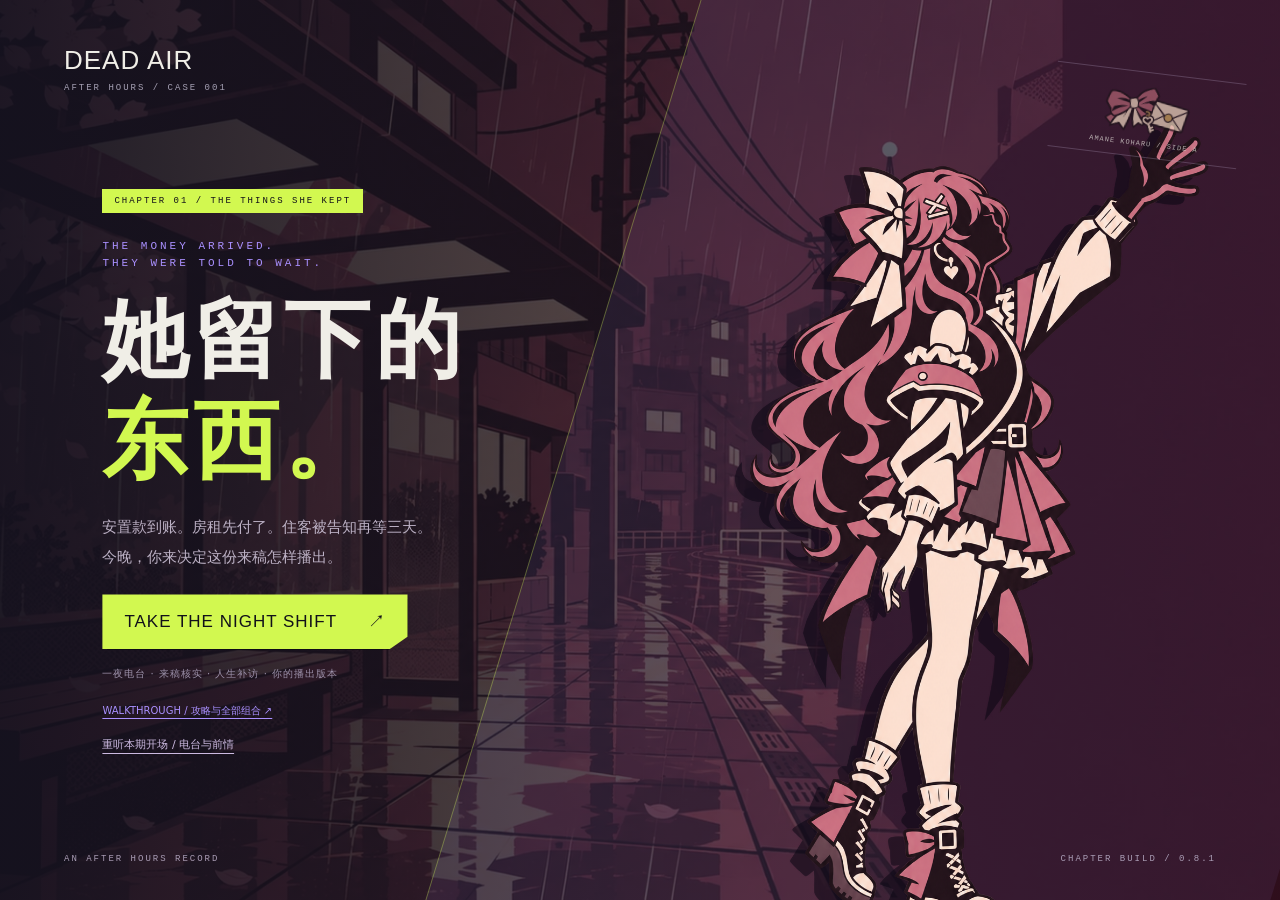
==== commit 0269aba5: "1.1.1" ====
--- a/index.html
+++ b/index.html
@@ -6,28 +6,33 @@
   <meta name="theme-color" content="#111019">
   <title>DEAD AIR · 她留下的东西 / 第一章整合版</title>
   <link rel="icon" href="data:image/svg+xml,%3Csvg xmlns='http://www.w3.org/2000/svg' viewBox='0 0 40 40'%3E%3Cpath fill='%23d2f850' d='M0 0h40v40H0z'/%3E%3Cpath fill='%23111019' d='M9 6h9q16 0 16 14T18 34H9zm8 7v14h2q8 0 8-7t-8-7z'/%3E%3C/svg%3E">
-  <link rel="preload" as="image" href="execution/assets/character/details/held-letter.png">
+  <link rel="preload" as="image" href="execution/assets/character/details/calm-empty-hands.png?v=0.8.1">
   <link rel="preload" as="image" href="assets/city.webp">
   <link rel="stylesheet" href="style.css">
   <link rel="stylesheet" href="chapter.css">
   <link rel="stylesheet" href="life.css">
-  <link rel="stylesheet" href="radio.css?v=0.6.5">
+  <link rel="stylesheet" href="radio.css?v=0.8.1">
   <script defer src="case-data.js"></script>
   <script defer src="chapter-data.js"></script>
   <script defer src="life-data.js"></script>
-  <script defer src="radio-data.js?v=0.6.5"></script>
-  <script defer src="edition-data.js?v=0.6.5"></script>
-  <script defer src="case-engine.js"></script>
-  <script defer src="chapter-engine.js"></script>
-  <script defer src="verdict-engine.js?v=0.6.5"></script>
+  <script defer src="radio-data.js?v=0.8.1"></script>
+  <script defer src="edition-data.js?v=0.8.1"></script>
+  <script defer src="case-engine.js?v=0.8.1"></script>
+  <script defer src="chapter-engine.js?v=0.8.1"></script>
+  <script defer src="programme-engine.js?v=0.8.1"></script>
+  <script defer src="verdict-engine.js?v=0.8.1"></script>
   <script defer src="life-engine.js"></script>
-  <script defer src="game.js?v=0.6.5"></script>
-  <script defer src="chapter.js"></script>
-  <script defer src="life.js"></script>
-  <script defer src="radio.js?v=0.6.5"></script>
-  <link rel="stylesheet" href="edition.css?v=0.6.5">
-  <link rel="stylesheet" href="onboarding.css?v=0.6.5">
-  <script defer src="onboarding.js?v=0.6.5"></script>
+  <script defer src="execution/cassette.js?v=0.8.1"></script>
+  <script defer src="game.js?v=0.8.1"></script>
+  <script defer src="chapter.js?v=0.8.1"></script>
+  <script defer src="life.js?v=0.8.1"></script>
+  <script defer src="radio.js?v=0.8.1"></script>
+  <link rel="stylesheet" href="edition.css?v=0.8.1">
+  <link rel="stylesheet" href="onboarding.css?v=0.8.1">
+  <link rel="stylesheet" href="programme.css?v=0.8.1">
+  <link rel="stylesheet" href="revision.css?v=0.8.1">
+  <script defer src="social.js?v=0.8.1"></script>
+  <script defer src="onboarding.js?v=0.8.1"></script>
 </head>
 <body>
   <div id="app" class="app" data-scene="studio" data-phase="first">
@@ -41,7 +46,7 @@
       </div>
     </header>
 
-    <section class="broadcast-strip" aria-label="电台值班状态"><span id="broadcastStatus" class="broadcast-status">OFF AIR</span><div><b id="broadcastTask">01:00 / AFTER HOURS</b><p id="broadcastNote">今晚的节目还在准备。</p></div><button id="radioCueAction" class="radio-cue-action" hidden>继续取材 →</button><button id="rundownButton">RUNDOWN <small id="rundownCount">0 / 4</small><kbd>R</kbd></button></section>
+    <section class="broadcast-strip" aria-label="电台值班状态"><span id="broadcastStatus" class="broadcast-status">OFF AIR</span><div><b id="broadcastTask">01:00 / AFTER HOURS</b><p id="broadcastNote">今晚的节目还在准备。</p></div><button id="radioCueAction" class="radio-cue-action" hidden>继续取材 →</button><button id="rundownButton">播出单 <small id="rundownCount">0 / 4</small><kbd>R</kbd></button></section>
 
     <main id="playArea">
       <nav class="investigation-lanes" aria-label="两条调查线"><div class="case-lane"><span>01 / THE CASE</span><b>案件核实</b><small id="caseProgress">0 / 3 卷</small></div><button id="lifeLaneButton"><span>02 / HER LIFE</span><b>人生侧写 ↗</b><small id="lifeQuickStatus">0 / 6 事件 · 0 / 3 关系</small></button></nav>
@@ -77,7 +82,7 @@
           <button data-location="archive"><span>03</span><b>ARCHIVE<small>台内档案</small></b></button>
         </nav>
         <div class="field-actions">
-          <button class="profile-button" id="profileButton"><b>PORTRAIT<small>人物侧写</small></b><span id="profileCount">0 / 6</span><kbd>P</kbd></button>
+          <button class="profile-button" id="profileButton"><b>LIFE FILE<small>人生档案</small></b><span id="profileCount">0 / 6</span><kbd>P</kbd></button>
           <button class="file-button" id="notebookButton"><span class="file-icon" aria-hidden="true"></span><b>CASE NOTES<small id="noteCount">0 FACTS</small></b><kbd>N</kbd></button>
           <button class="assemble-button" id="buildButton"><span><b>COMPARE ORIGINALS</b><small>比较原件 · 组合追问</small></span><kbd>B</kbd><i>↗</i></button>
         </div>
@@ -91,7 +96,7 @@
     <div class="title-copy"><span class="pilot-label">CHAPTER 01 / THE THINGS SHE KEPT</span><p class="title-kicker">THE MONEY ARRIVED.<br>THEY WERE TOLD TO WAIT.</p><h2>她留下的<br><em>东西。</em></h2><p class="title-description">安置款到账。房租先付了。住客被告知再等三天。<br>今晚，你来决定这份来稿怎样播出。</p><div class="title-buttons"><button id="startButton">BEGIN INQUIRY <span>↗</span></button><button id="resumeButton" hidden>CONTINUE <span>→</span></button></div><p class="title-control-hint">三卷案件 · 六段人生 · 关系推断 · 处决记录</p><a class="guide-link" href="walkthrough.html" target="_blank" rel="noopener">WALKTHROUGH / 攻略与全部组合 ↗</a></div>
     <img class="title-person" src="execution/assets/character/shadows/stand-reaching-profile.png" alt="小春的常态站姿" draggable="false">
     <div class="title-record"><img src="assets/tape-decal.png" alt="蝴蝶结、心形钥匙与信封图案"><span>AMANE KOHARU / SIDE A</span></div>
-    <div class="title-bottom"><span>AN AFTER HOURS RECORD</span><span>CHAPTER BUILD / 0.6.5</span></div>
+    <div class="title-bottom"><span>AN AFTER HOURS RECORD</span><span>CHAPTER BUILD / 0.7.0</span></div>
   </section>
 
   <dialog id="viewer" class="viewer-dialog">
@@ -107,17 +112,17 @@
     <div class="builder-layout">
       <section class="evidence-drawer" aria-label="当前卷宗材料"><header><span>THIS FILE ONLY</span><span id="materialCount">00</span></header><p id="poolScope" class="pool-scope"></p><div id="materialTabs" class="material-tabs"></div><div id="evidencePool" class="evidence-pool"></div></section>
       <section class="argument-area" aria-label="组合与说法">
-        <div id="topicTabs" class="topic-tabs" role="tablist" aria-label="正在讨论的问题"></div>
-        <div class="claim-block"><span class="field-label">01 / THE QUESTION</span><p id="builderQuestion" class="builder-question"></p><div id="claimOptions" class="claim-options"></div></div>
-        <div class="support-block"><div class="support-heading"><span class="field-label">02 / YOUR SUPPORT</span><button id="clearSlots" class="text-button">CLEAR</button></div><div id="evidenceSlots" class="evidence-slots" aria-label="放入最多三份材料"></div><p class="slot-tip">点击材料放入，也可拖进空位。点材料上的 ↗ 可重看原件。</p></div>
+        <div id="builderMap" class="builder-map"><b>上方 A/B/C 是卷宗，不是来源编号。</b><br>先选一句说法，再用下方最多三份材料共同支持它。来源顺序不限，可以留空；切换材料标签不会清空已选来源。</div><div id="topicTabs" class="topic-tabs" role="tablist" aria-label="正在讨论的问题"></div>
+        <div class="claim-block"><span class="field-label">CLAIM / 选择一句说法</span><p id="builderQuestion" class="builder-question"></p><div id="claimOptions" class="claim-options"></div><p id="claimRole" class="claim-role"></p></div>
+        <div class="support-block"><div class="support-heading"><span class="field-label">SOURCES / 支持它的材料</span><button id="clearSlots" class="text-button">CLEAR</button></div><div id="evidenceSlots" class="evidence-slots" aria-label="放入最多三份材料"></div><p class="slot-tip">三个来源位共同支撑当前说法，顺序不影响结果，也不必填满。点材料放入；↗ 只用于阅读。</p></div>
         <div class="edit-transport"><span class="edit-bus-label">SOURCE → CUE → RECORD BUS</span><button id="editCue" class="deck-key">CUE<small>预听来源</small></button><button id="editArm" class="deck-key record-key">ARM<small>录音待命</small></button><span id="editTakeState" class="edit-take-state">SAFE</span></div><div class="argument-footer"><p id="submitHint">先选择一个明确的说法。</p><button id="submitArgument" class="submit-argument" disabled>REC / ASK <span>↗</span></button></div>
       </section>
     </div>
   </dialog>
 
   <dialog id="conversation" class="conversation-dialog">
-    <div class="conversation-art" aria-hidden="true"><img id="conversationPortrait" src="execution/assets/character/details/open-hands.png" alt=""></div>
-    <div class="conversation-content"><span id="conversationLabel" class="eyebrow">INTERVIEW / OFF AIR</span><span class="speaker-tag" id="conversationSpeaker">小春</span><p id="conversationText"></p><div id="conversationChoices" class="conversation-choices"></div><div class="conversation-bottom"><span id="conversationCounter"></span><button class="ink-button" id="conversationNext">NEXT →</button></div></div>
+    <div class="conversation-art" aria-hidden="true"><img id="conversationPortrait" src="execution/assets/character/details/calm-empty-hands.png?v=0.8.1" alt=""><div id="conversationTape" class="conversation-tape" hidden></div></div>
+    <div class="conversation-content"><span id="conversationLabel" class="eyebrow">INTERVIEW / OFF AIR</span><span class="speaker-tag" id="conversationSpeaker">小春</span><p id="conversationText"></p><div id="conversationChoices" class="conversation-choices"></div><div class="conversation-bottom"><span id="conversationCounter"></span><div class="conversation-nav"><button class="secondary-button" id="conversationPrev" disabled>← 上一页</button><button class="ink-button" id="conversationNext">下一页 →</button></div></div></div>
   </dialog>
 
   <dialog id="notebook" class="notebook-dialog">
@@ -128,7 +133,7 @@
   <dialog id="helpDialog" class="help-dialog">
     <header class="dialog-bar"><span>FIELD GUIDE / CONTROLS</span><button data-close="helpDialog" class="close-button" aria-label="关闭操作说明">×</button></header>
     <h2>先取材，<br>再点亮红灯。</h2>
-    <ol><li><b>开播前</b><p>接收来稿，送 CUE 本地预听，调出原件。录音室的 REC 是采访准备，尚未对听众播出；前台是此前的外勤取材回放。</p></li><li><b>核实与补访</b><p>B 编辑追问，三卷案件分别核实。P 翻旧档、追问和查看附页；可以采用已经掌握的部分侧写。原始材料、推论与私人经历分别存放。</p></li><li><b>编排与播出</b><p>R 打开播出单，从已录好的 TAKE 中选择要播的段落，不必取齐所有卷宗。选择开场与原话，文字预听并确认后，署名最后的公开评价；ON AIR 的稿件按你的编排播出。</p></li></ol>
+    <ol><li><b>开播前</b><p>接收来稿，送 CUE 本地预听，调出原件。录音室的 REC 是采访准备，尚未对听众播出；前台是此前的外勤取材回放。</p></li><li><b>核实与补访</b><p>B 比较原件和推论，三卷案件分别核实。和小春谈谈是独立交流；P 人生档案通过旧档、附页和正式补访重建经历，拼图只核对年代。模块打开时才出现对应引导。</p></li><li><b>编排与播出</b><p>R 打开播出单（RUNDOWN）。A 轨选择案件推论，B 轨选择人物解读并自动带入两段依据；不必取齐所有卷宗。文字预听后署名，ON AIR 按实际采用内容播出。</p></li></ol>
     <div class="help-keys"><span><kbd>B</kbd>追问</span><span><kbd>N</kbd>笔记</span><span><kbd>P</kbd>人生</span><span><kbd>R</kbd>播出单</span><span><kbd>1</kbd><kbd>2</kbd><kbd>3</kbd>取材区</span><span><kbd>ESC</kbd>返回</span><span><kbd>ENTER</kbd>继续</span></div>
     <p class="help-note">游戏自动保存。P 人物档案，H 分阶段提示。可以只采用手边的片段收尾，也可继续点开原件的随附材料。旧版已有进度保留。CG 的 STOP、自动停止与退带后均为带纹理的待机黑屏；暂停保留当前画面。</p>
     <div class="chapter-help-links"><button id="hintButton" class="secondary-button">HINT / 当前提示</button><a class="guide-link" href="walkthrough.html" target="_blank" rel="noopener">完整攻略 ↗</a><a class="guide-link" href="case-notes.html" target="_blank" rel="noopener">案件与判例参照 ↗</a><button id="previewCG" class="text-button">ARCHIVE / 演出预览</button></div>
@@ -164,7 +169,7 @@
 
   <section id="radioScene" class="radio-scene" hidden aria-label="电台开场与播出"><div class="radio-scene-backdrop" aria-hidden="true"></div><header class="radio-scene-header"><span>AFTER HOURS / FM 107.9</span><b id="radioSceneStatus">BEFORE THE RED LIGHT</b><button id="radioSceneSkip">熟悉操作 / 跳过教学</button></header><div class="radio-scene-layout"><article class="radio-story"><span id="radioStoryTime" class="radio-story-time">00:52</span><span id="radioStoryTag" class="eyebrow"></span><h1 id="radioStoryTitle"></h1><div id="radioStoryBody"></div><div id="radioStoryActions"></div><p id="radioStoryFeedback" role="status"></p><footer><span id="radioStoryCount">01 / 05</span><button id="radioStoryNext" class="ink-button">接入值班线路 →</button></footer></article><aside id="radioStoryArt" class="radio-story-art" aria-label="值班台"></aside></div></section>
 
-  <dialog id="rundownDialog" class="rundown-dialog"><header class="dialog-bar"><span>AFTER HOURS / TONIGHT'S RUNDOWN</span><button data-close="rundownDialog" class="close-button" aria-label="关闭播出单">×</button></header><div class="rundown-heading"><span class="eyebrow">YOU SIGN THE LAST SENTENCE</span><h2>今晚，这座城会听见哪一段她。</h2><p>核实与补访先留在预听。选入你要采用的 TAKE，送入 CUE 预听，再署名收尾。没有选入的材料留在台内。</p></div><div class="rundown-scroll"><div id="rundownSegments" class="rundown-segments"></div><section class="rundown-edit"><h3>怎样开场</h3><p class="editorial-scope">正式定性需要把行为与人物链一同放进本期；下一页检查论证，不必查完她的六段人生。</p><div id="rundownOrder" class="rundown-order"><button data-radio-order="facts-first"><b>A → B</b><span>事实录音先行，再接选中的人物片段。</span></button><button data-radio-order="life-first"><b>B → A</b><span>人物摘录先行，再接选中的事实录音。</span></button></div><div class="rundown-selectors"><label>首段采用哪项已经核实的事实<select id="rundownProof"></select></label><label>人生段落保留哪句原话<select id="rundownQuote"><option value="love">恋爱 / 第一次橱窗与那碗面</option><option value="break">分手 / 没有读的最后一句</option><option value="friend">友情 / 不包邮的针线</option></select></label></div></section></div><footer class="rundown-footer"><p id="rundownReadyNote"></p><div><button id="rundownRead" class="secondary-button">CUE / 文字预听</button><button id="rundownArm" class="ink-button">进入播出 / 最后一句 ↗</button></div></footer></dialog>
+  <dialog id="rundownDialog" class="rundown-dialog"><header class="dialog-bar"><span>AFTER HOURS / TONIGHT'S RUNDOWN</span><button data-close="rundownDialog" class="close-button" aria-label="关闭播出单">×</button></header><div class="rundown-heading"><span class="eyebrow">YOU SIGN THE LAST SENTENCE</span><h2>今晚，这座城会听见哪一段她。</h2><p>核实与补访先留在预听。选入你要采用的 TAKE，送入 CUE 预听，再署名收尾。没有选入的材料留在台内。</p></div><div class="rundown-scroll"><div id="programmeGuide" class="programme-guide"><b>播出单就是 RUNDOWN；这里决定本期采用什么。</b><br>A 轨选案件推论；B 轨选人物解读，相关经历自动带入。拼图负责核对年代，谈谈负责台内交流。更换采用内容后重新 CUE 即可，已经完成的调查不用重做。</div><div id="rundownSegments" class="rundown-segments"></div><section class="rundown-edit"><h3>怎样开场</h3><p class="editorial-scope">正式定性需要把行为与人物链一同放进本期；下一页检查论证，不必查完她的六段人生。</p><div id="rundownOrder" class="rundown-order"><button data-radio-order="facts-first"><b>A → B</b><span>事实录音先行，再接选中的人物片段。</span></button><button data-radio-order="life-first"><b>B → A</b><span>人物解读先行，再接选中的事实录音。</span></button></div></section></div><footer class="rundown-footer"><p id="rundownReadyNote"></p><div><button id="rundownNewDraft" class="secondary-button" hidden>用现有素材重新编排一版 ↗</button><button id="rundownRead" class="secondary-button">CUE / 文字预听</button><button id="rundownArm" class="ink-button">进入播出 / 最后一句 ↗</button></div></footer></dialog>
 
   <dialog id="radioScript" class="radio-script-dialog"><header class="dialog-bar"><span>CUE / SCRIPT PREVIEW</span><button data-close="radioScript" class="close-button" aria-label="返回播出单">×</button></header><div class="radio-script-heading"><span class="eyebrow">LOCAL MONITOR / NOT ON AIR</span><h2>先让你自己听清楚。</h2><p>本期的文字预听稿；原录音、录像与补访仍以授权转录呈现。</p></div><div id="radioScriptBody" class="radio-script-body"></div><footer><button id="radioScriptConfirm" class="ink-button">确认这份编排 / 返回播出单 →</button></footer></dialog>
 </body>
--- a/programme.css
+++ b/programme.css
@@ -0,0 +1,10 @@
+/* Research library and programme patching keep the receiver's graphite / coral palette. */
+.builder-map{margin:0 0 13px;padding:10px 12px;border:1px solid #a66f6c66;border-left:3px solid var(--record);background:#37242e;font-size:12px;line-height:1.75;color:#ead5d4}.builder-map b{color:var(--lime)}.claim-role{font-size:12px;line-height:1.8;margin:10px 0;color:#c3afd3}.claim-role.deep{color:#ffd2b4;border-left:3px solid var(--record);padding-left:10px}
+.material-pgm{display:flex;gap:9px;justify-content:space-between;align-items:center;padding:7px 10px;border-top:1px solid #66506d;font-size:10px;color:#c7b2d5}.material-pgm button{padding:4px 7px;font-size:10px;background:#482e38;color:#ffc0b4;border:1px solid #9e6a73;white-space:nowrap}.material-card.inference .material-select{min-height:74px}.material-pgm>span{line-height:1.6}
+.programme-guide{padding:12px 16px;border-left:4px solid var(--record);background:#32232f;color:#eddada;font-size:12px;line-height:1.8;margin-bottom:18px}.programme-guide b{color:var(--lime)}
+.rundown-card-copy{min-width:0}.cut-library{margin-top:13px;border-top:1px solid #70596e}.cut-library>summary{cursor:pointer;color:var(--purple);font-size:12px;line-height:1.8;padding:11px 0}.cut-library>summary>span{display:block;color:#b6a4bc;font-size:10px}.cut-library-items{display:grid;gap:8px}.cut-row{padding:9px;border:1px solid #6d536d66;background:#241d2c}.cut-row label{display:flex;align-items:flex-start;gap:9px;cursor:pointer}.cut-row input{margin-top:5px;accent-color:var(--record);flex:0 0 auto}.cut-row label>span{min-width:0}.cut-row b{display:block;font-size:12px;line-height:1.8;color:#eee1dd}.cut-row small{display:block;font-size:10px;line-height:1.8;color:#b8a1c9}.cut-row:has(input:checked){border-color:#d2f85070;background:#2d302a}.cut-row.needs-portrait{opacity:.65}.cut-row .text-button{display:block;color:#ffb2a6;font-size:11px;margin:8px 0 0 auto;line-height:1.8}.cut-library>[data-confirm-portrait]{margin-top:12px;font-size:11px}
+.proof-chain{border-left:3px solid var(--purple);padding:10px 13px;margin-top:20px;background:#312639;font-size:12px;line-height:1.9}.proof-chain button{border:1px solid #92769e;background:#33293f;color:#eee0e4;font-size:11px;padding:6px 8px;margin:6px 5px 0 0}.proof-chain .proof-use{color:#ffb3a1}
+.adopted-status{font-size:12px;line-height:1.8;color:#c5b9d1;border-left:3px solid var(--lime);padding:8px 11px;margin:10px 0}.life-library-row{display:flex;gap:10px;flex-wrap:wrap;margin-top:13px}.life-library-row button{font-size:11px}.ending-fact{font-size:12px;line-height:1.8}.ending-fact button{background:transparent;border:0;color:inherit;text-align:left;padding:0;font:inherit;cursor:pointer}.ending-fact small{display:block;font-size:10px;color:#c8a7db}.ending-library-actions{display:flex;gap:10px;flex-wrap:wrap;margin:15px 0}.ending-library-actions button{font-size:12px}
+@media(max-width:700px){.builder-map{font-size:11px;padding:9px}.rundown-card{grid-template-columns:40px minmax(0,1fr)}.rundown-card>[data-queue]{grid-column:2;justify-self:start}.programme-guide{font-size:11px}.cut-row b{font-size:11px}.cut-row small{font-size:10px}.material-pgm{flex-wrap:wrap}.builder-map+.topic-tabs{margin-top:0}}
+
+.rundown-card-copy>p{display:-webkit-box;-webkit-line-clamp:4;-webkit-box-orient:vertical;overflow:hidden}.cut-library summary:focus-visible,.cut-row input:focus-visible{outline:2px solid var(--lime);outline-offset:3px}
--- a/revision.css
+++ b/revision.css
@@ -0,0 +1,10 @@
+/* Same station palette; chronology, conversation and programme have separate jobs. */
+.conversation-art img[data-framing="waist"]{top:24px;bottom:auto;max-width:none;object-position:center top}
+@media(max-width:800px){.conversation-art img[data-framing="waist"]{top:8px;bottom:auto;object-position:center top}}
+.guide-shade{pointer-events:none}
+.ending-dialog.is-result .ending-copy{padding-top:24px}.ending-dialog.is-result .ending-copy h2{font-size:29px;margin:9px 0 16px}.ending-dialog.is-result .ending-result{margin-top:0}.ending-dialog.is-result .ending-art>span{font-size:64px}.ending-dialog.is-result .ending-tape-display{max-width:350px;margin-top:18px}.ending-dialog.is-result .ending-actions{margin-top:12px}
+.conversation-nav{display:flex;gap:10px;align-items:center}.conversation-nav button{font-size:12px;white-space:nowrap}.conversation-nav button:disabled{opacity:.35;cursor:default}.conversation-bottom{gap:12px;flex-wrap:wrap}
+.conversation-art .conversation-tape{width:96%;transform:rotate(-6deg);filter:drop-shadow(0 20px 7px #0007);margin:auto}.conversation-tape[hidden]{display:none}.conversation-tape svg{width:100%;height:auto;display:block}.conversation-dialog.is-tape .conversation-art{background:radial-gradient(ellipse at center,#63506355,transparent 65%);display:flex;align-items:center;padding:20px}.conversation-dialog.is-tape .conversation-art:after{content:'PERSONAL ARCHIVE / SIDE A';position:absolute;bottom:24px;left:24px;font:10px var(--mono);letter-spacing:2px;color:var(--cream)}
+.ending-tape-display{max-width:440px;margin:25px auto 10px;transform:rotate(-3deg);filter:drop-shadow(0 10px 8px #0008)}.ending-tape-display svg{display:block;width:100%;height:auto}.ending-cg-entry{width:100%;display:flex;justify-content:space-between;align-items:center;gap:18px;margin:20px 0;padding:22px 26px!important;background:var(--lime)!important;color:var(--ink)!important;border:2px solid var(--ink)!important;box-shadow:5px 5px 0 var(--record);font-size:20px!important;text-align:left}.ending-cg-entry small{display:block;font-size:10px;letter-spacing:1.8px;margin-top:7px}.ending-cg-entry .tape-play-icon{font-size:29px}.ending-tape-caption{font-size:12px!important;text-align:center;color:#c9b4cf}
+.cut-row.relation-cut{border-left:3px solid var(--purple)}.relation-cut .chain-evidence{padding:6px 0 0 24px;color:#b8b0bb;font-size:11px;line-height:1.8}.relation-cut .chain-evidence span{display:block}.cut-fragments{border-top:1px dashed #70596e;margin-top:14px;padding-top:9px}.cut-fragments>summary{font-size:11px;color:#baa5c8;cursor:pointer;padding:8px 0}.cut-fragments .cut-row{margin-top:8px}.life-task-split{font-size:12px;line-height:1.8;border-left:3px solid var(--record);background:#32232f;padding:12px 15px;color:#decbdc;margin:0 0 20px}.life-task-split b{color:var(--lime)}
+@media(max-width:700px){.conversation-nav{gap:7px}.conversation-nav button{font-size:11px;padding:10px 12px}.ending-cg-entry{font-size:17px!important;padding:18px!important}.conversation-dialog.is-tape .conversation-art{min-height:200px}.conversation-dialog.is-tape .conversation-art:after{bottom:8px;left:14px;font-size:8px}}
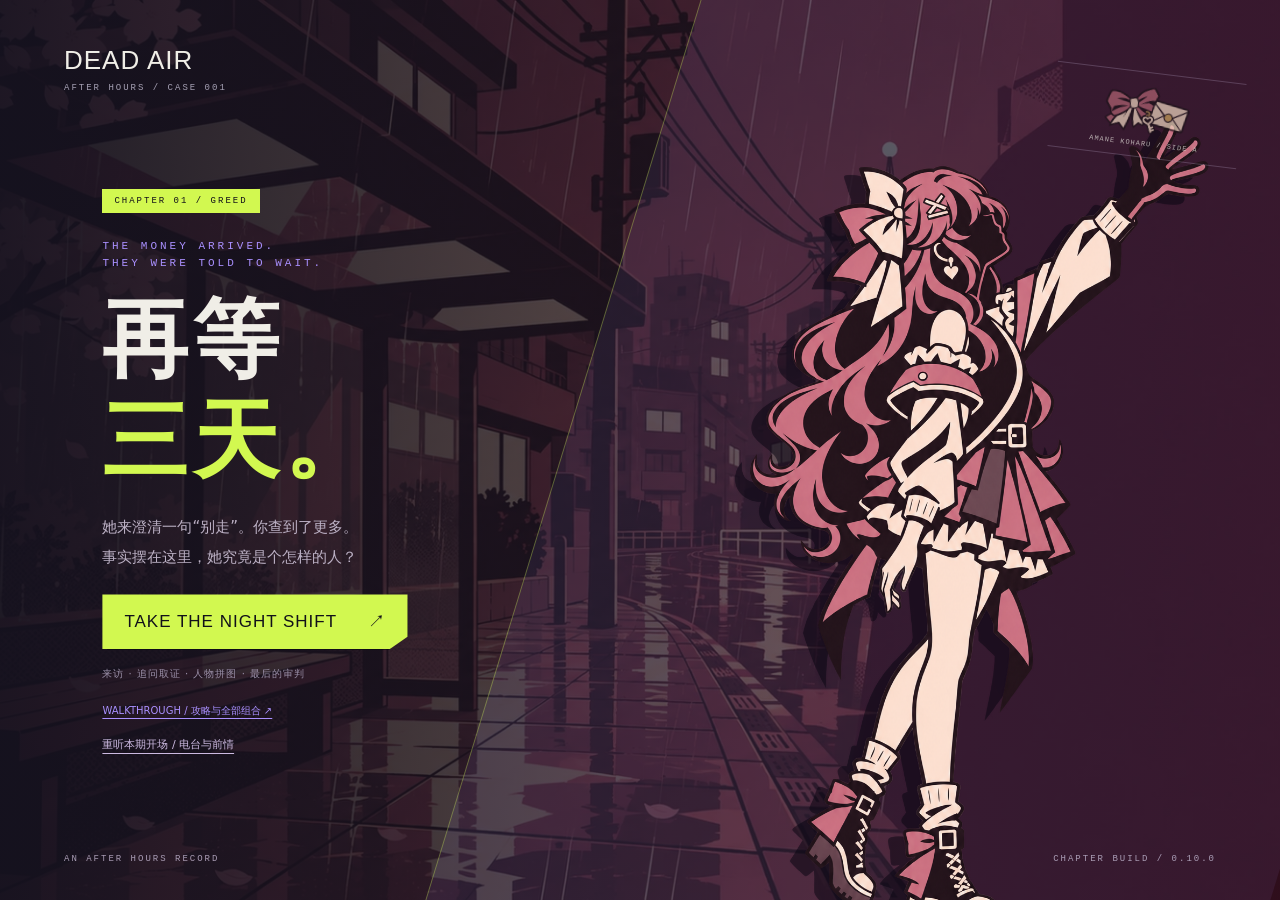
==== commit d726bdc4: "1.2.0" ====
--- a/index.html
+++ b/index.html
@@ -4,7 +4,7 @@
   <meta charset="utf-8">
   <meta name="viewport" content="width=device-width,initial-scale=1">
   <meta name="theme-color" content="#111019">
-  <title>DEAD AIR · 她留下的东西 / 第一章整合版</title>
+  <title>DEAD AIR · 再等三天 / 第一章 0.10.0</title>
   <link rel="icon" href="data:image/svg+xml,%3Csvg xmlns='http://www.w3.org/2000/svg' viewBox='0 0 40 40'%3E%3Cpath fill='%23d2f850' d='M0 0h40v40H0z'/%3E%3Cpath fill='%23111019' d='M9 6h9q16 0 16 14T18 34H9zm8 7v14h2q8 0 8-7t-8-7z'/%3E%3C/svg%3E">
   <link rel="preload" as="image" href="execution/assets/character/details/calm-empty-hands.png?v=0.8.1">
   <link rel="preload" as="image" href="assets/city.webp">
@@ -17,28 +17,37 @@
   <script defer src="life-data.js"></script>
   <script defer src="radio-data.js?v=0.8.1"></script>
   <script defer src="edition-data.js?v=0.8.1"></script>
+  <script defer src="journey-data.js?v=0.10.0"></script>
+  <script defer src="investigation-data.js?v=0.10.0"></script>
+  <script defer src="inquiry-engine.js?v=0.10.0"></script>
   <script defer src="case-engine.js?v=0.8.1"></script>
   <script defer src="chapter-engine.js?v=0.8.1"></script>
-  <script defer src="programme-engine.js?v=0.8.1"></script>
-  <script defer src="verdict-engine.js?v=0.8.1"></script>
+  <script defer src="programme-engine.js?v=0.10.0"></script>
+  <script defer src="verdict-engine.js?v=0.10.0"></script>
   <script defer src="life-engine.js"></script>
   <script defer src="execution/cassette.js?v=0.8.1"></script>
-  <script defer src="game.js?v=0.8.1"></script>
-  <script defer src="chapter.js?v=0.8.1"></script>
-  <script defer src="life.js?v=0.8.1"></script>
-  <script defer src="radio.js?v=0.8.1"></script>
+  <script defer src="portrait-engine.js?v=0.10.0"></script>
+  <script defer src="debug.js?v=0.10.0"></script>
+  <script defer src="game.js?v=0.10.0"></script>
+  <script defer src="chapter.js?v=0.10.0"></script>
+  <script defer src="life.js?v=0.10.0"></script>
+  <script defer src="radio.js?v=0.10.0"></script>
   <link rel="stylesheet" href="edition.css?v=0.8.1">
   <link rel="stylesheet" href="onboarding.css?v=0.8.1">
   <link rel="stylesheet" href="programme.css?v=0.8.1">
   <link rel="stylesheet" href="revision.css?v=0.8.1">
-  <script defer src="social.js?v=0.8.1"></script>
-  <script defer src="onboarding.js?v=0.8.1"></script>
+  <link rel="stylesheet" href="journey.css?v=0.10.0">
+  <link rel="stylesheet" href="inquiry.css?v=0.10.0">
+  <link rel="stylesheet" href="portrait.css?v=0.10.0">
+  <script defer src="inquiry.js?v=0.10.0"></script>
+  <script defer src="social.js?v=0.10.0"></script>
+  <script defer src="onboarding.js?v=0.10.0"></script>
 </head>
 <body>
   <div id="app" class="app" data-scene="studio" data-phase="first">
     <header class="masthead">
       <a class="brand" href="#" id="brandHome" aria-label="打开游戏菜单">DEAD<span class="brand-dot"></span>AIR<small>AFTER HOURS / FM 107.9</small></a>
-      <div class="case-id"><span>FILE / 001</span><b>THE THINGS SHE KEPT</b></div>
+      <div class="case-id"><span>FILE / 001</span><b>THREE MORE DAYS</b></div>
       <div class="header-actions">
         <span class="off-air"><i></i>OFF AIR</span>
         <button class="utility" id="audioToggle" aria-label="开关音效" aria-pressed="true">SOUND ON</button>
@@ -49,7 +58,7 @@
     <section class="broadcast-strip" aria-label="电台值班状态"><span id="broadcastStatus" class="broadcast-status">OFF AIR</span><div><b id="broadcastTask">01:00 / AFTER HOURS</b><p id="broadcastNote">今晚的节目还在准备。</p></div><button id="radioCueAction" class="radio-cue-action" hidden>继续取材 →</button><button id="rundownButton">播出单 <small id="rundownCount">0 / 4</small><kbd>R</kbd></button></section>
 
     <main id="playArea">
-      <nav class="investigation-lanes" aria-label="两条调查线"><div class="case-lane"><span>01 / THE CASE</span><b>案件核实</b><small id="caseProgress">0 / 3 卷</small></div><button id="lifeLaneButton"><span>02 / HER LIFE</span><b>人生侧写 ↗</b><small id="lifeQuickStatus">0 / 6 事件 · 0 / 3 关系</small></button></nav>
+      <nav class="investigation-lanes" aria-label="采访与调查"><div class="case-lane"><span>01 / THE CASE</span><b>案件核实</b><small id="caseProgress">0 / 3 卷</small></div><button id="lifeLaneButton"><span>02 / HER PORTRAIT</span><b>人物侧写与拼图 ↗</b><small id="lifeQuickStatus">从一段经历开始</small></button></nav>
       <section class="case-heading" aria-label="当前调查问题">
         <div class="question-number" id="phaseNumber">01</div>
         <div class="question-copy"><span id="phaseEyebrow">A DOOR THAT WASN'T LOCKED</span><h1 id="phaseQuestion">她把人锁住了吗？</h1><p id="phaseHint">查看物件，组合材料，向小春提出一个有根据的说法。</p></div>
@@ -57,6 +66,7 @@
       </section>
 
       <nav id="caseLayerTabs" class="case-layer-tabs" aria-label="案件卷宗分层"></nav>
+      <section id="inquiryDesk" class="inquiry-desk" aria-label="当前可追问的问题"></section>
 
       <section class="stage" id="stage" aria-label="调查场景">
         <div class="stage-backdrop" aria-hidden="true"></div>
@@ -78,11 +88,11 @@
       <footer class="field-controls">
         <nav class="location-nav" aria-label="调查地点">
           <button data-location="studio" class="active" aria-current="location"><span>01</span><b>STUDIO<small>节目前访谈</small></b></button>
-          <button data-location="lobby"><span>02</span><b>FIELD TAPE<small>前台取材回放</small></b></button>
+          <button data-location="lobby"><span>02</span><b>FIELD DESK<small>一起核对前台</small></b></button>
           <button data-location="archive"><span>03</span><b>ARCHIVE<small>台内档案</small></b></button>
         </nav>
         <div class="field-actions">
-          <button class="profile-button" id="profileButton"><b>LIFE FILE<small>人生档案</small></b><span id="profileCount">0 / 6</span><kbd>P</kbd></button>
+          <button class="profile-button" id="profileButton"><b>PORTRAIT<small>侧写拼图</small></b><span id="profileCount">0 关系</span><kbd>P</kbd></button>
           <button class="file-button" id="notebookButton"><span class="file-icon" aria-hidden="true"></span><b>CASE NOTES<small id="noteCount">0 FACTS</small></b><kbd>N</kbd></button>
           <button class="assemble-button" id="buildButton"><span><b>COMPARE ORIGINALS</b><small>比较原件 · 组合追问</small></span><kbd>B</kbd><i>↗</i></button>
         </div>
@@ -93,7 +103,7 @@
   <section class="title-screen" id="titleScreen" aria-label="游戏开始画面">
     <div class="title-backdrop" aria-hidden="true"></div><div class="title-slash" aria-hidden="true"></div>
     <div class="title-mast">DEAD AIR<span>AFTER HOURS / CASE 001</span></div>
-    <div class="title-copy"><span class="pilot-label">CHAPTER 01 / THE THINGS SHE KEPT</span><p class="title-kicker">THE MONEY ARRIVED.<br>THEY WERE TOLD TO WAIT.</p><h2>她留下的<br><em>东西。</em></h2><p class="title-description">安置款到账。房租先付了。住客被告知再等三天。<br>今晚，你来决定这份来稿怎样播出。</p><div class="title-buttons"><button id="startButton">BEGIN INQUIRY <span>↗</span></button><button id="resumeButton" hidden>CONTINUE <span>→</span></button></div><p class="title-control-hint">三卷案件 · 六段人生 · 关系推断 · 处决记录</p><a class="guide-link" href="walkthrough.html" target="_blank" rel="noopener">WALKTHROUGH / 攻略与全部组合 ↗</a></div>
+    <div class="title-copy"><span class="pilot-label">CHAPTER 01 / GREED</span><p class="title-kicker">THE MONEY ARRIVED.<br>THEY WERE TOLD TO WAIT.</p><h2>再等<br><em>三天。</em></h2><p class="title-description">她来澄清一句“别走”。你查到了更多。<br>事实摆在这里，她究竟是个怎样的人？</p><div class="title-buttons"><button id="startButton">BEGIN INQUIRY <span>↗</span></button><button id="resumeButton" hidden>CONTINUE <span>→</span></button></div><p class="title-control-hint">电台来访 · 共同采访 · 推理核实 · 决定播什么</p><a class="guide-link" href="walkthrough.html" target="_blank" rel="noopener">WALKTHROUGH / 攻略与全部组合 ↗</a></div>
     <img class="title-person" src="execution/assets/character/shadows/stand-reaching-profile.png" alt="小春的常态站姿" draggable="false">
     <div class="title-record"><img src="assets/tape-decal.png" alt="蝴蝶结、心形钥匙与信封图案"><span>AMANE KOHARU / SIDE A</span></div>
     <div class="title-bottom"><span>AN AFTER HOURS RECORD</span><span>CHAPTER BUILD / 0.7.0</span></div>
@@ -115,13 +125,13 @@
         <div id="builderMap" class="builder-map"><b>上方 A/B/C 是卷宗，不是来源编号。</b><br>先选一句说法，再用下方最多三份材料共同支持它。来源顺序不限，可以留空；切换材料标签不会清空已选来源。</div><div id="topicTabs" class="topic-tabs" role="tablist" aria-label="正在讨论的问题"></div>
         <div class="claim-block"><span class="field-label">CLAIM / 选择一句说法</span><p id="builderQuestion" class="builder-question"></p><div id="claimOptions" class="claim-options"></div><p id="claimRole" class="claim-role"></p></div>
         <div class="support-block"><div class="support-heading"><span class="field-label">SOURCES / 支持它的材料</span><button id="clearSlots" class="text-button">CLEAR</button></div><div id="evidenceSlots" class="evidence-slots" aria-label="放入最多三份材料"></div><p class="slot-tip">三个来源位共同支撑当前说法，顺序不影响结果，也不必填满。点材料放入；↗ 只用于阅读。</p></div>
-        <div class="edit-transport"><span class="edit-bus-label">SOURCE → CUE → RECORD BUS</span><button id="editCue" class="deck-key">CUE<small>预听来源</small></button><button id="editArm" class="deck-key record-key">ARM<small>录音待命</small></button><span id="editTakeState" class="edit-take-state">SAFE</span></div><div class="argument-footer"><p id="submitHint">先选择一个明确的说法。</p><button id="submitArgument" class="submit-argument" disabled>REC / ASK <span>↗</span></button></div>
+        <button id="debugInference" class="debug-inference" type="button">TEST / 一键推理</button><section id="debugInferencePanel" class="debug-inference-panel" hidden></section><div class="edit-transport"><span class="edit-bus-label">SOURCE → CUE → RECORD BUS</span><button id="editCue" class="deck-key">CUE<small>预听来源</small></button><button id="editArm" class="deck-key record-key">ARM<small>录音待命</small></button><span id="editTakeState" class="edit-take-state">SAFE</span></div><div class="argument-footer"><p id="submitHint">先选择一个明确的说法。</p><button id="submitArgument" class="submit-argument" disabled>REC / ASK <span>↗</span></button></div>
       </section>
     </div>
   </dialog>
 
   <dialog id="conversation" class="conversation-dialog">
-    <div class="conversation-art" aria-hidden="true"><img id="conversationPortrait" src="execution/assets/character/details/calm-empty-hands.png?v=0.8.1" alt=""><div id="conversationTape" class="conversation-tape" hidden></div></div>
+    <div class="conversation-art" aria-hidden="true"><div id="conversationSession" class="conversation-session" hidden><span data-voice="koharu">小春 / 在场</span><span data-voice="nao">奈央 / 连线</span><span data-voice="saki">纱纪 / 工作室</span><span data-voice="host">你 / 主持人</span></div><img id="conversationPortrait" src="execution/assets/character/details/calm-empty-hands.png?v=0.8.1" alt=""><div id="conversationTape" class="conversation-tape" hidden></div></div>
     <div class="conversation-content"><span id="conversationLabel" class="eyebrow">INTERVIEW / OFF AIR</span><span class="speaker-tag" id="conversationSpeaker">小春</span><p id="conversationText"></p><div id="conversationChoices" class="conversation-choices"></div><div class="conversation-bottom"><span id="conversationCounter"></span><div class="conversation-nav"><button class="secondary-button" id="conversationPrev" disabled>← 上一页</button><button class="ink-button" id="conversationNext">下一页 →</button></div></div></div>
   </dialog>
 
@@ -133,7 +143,7 @@
   <dialog id="helpDialog" class="help-dialog">
     <header class="dialog-bar"><span>FIELD GUIDE / CONTROLS</span><button data-close="helpDialog" class="close-button" aria-label="关闭操作说明">×</button></header>
     <h2>先取材，<br>再点亮红灯。</h2>
-    <ol><li><b>开播前</b><p>接收来稿，送 CUE 本地预听，调出原件。录音室的 REC 是采访准备，尚未对听众播出；前台是此前的外勤取材回放。</p></li><li><b>核实与补访</b><p>B 比较原件和推论，三卷案件分别核实。和小春谈谈是独立交流；P 人生档案通过旧档、附页和正式补访重建经历，拼图只核对年代。模块打开时才出现对应引导。</p></li><li><b>编排与播出</b><p>R 打开播出单（RUNDOWN）。A 轨选择案件推论，B 轨选择人物解读并自动带入两段依据；不必取齐所有卷宗。文字预听后署名，ON AIR 按实际采用内容播出。</p></li></ol>
+    <ol><li><b>开播前</b><p>接收来稿，送 CUE 本地预听，调出原件。录音室的 REC 是采访准备，尚未对听众播出；前台页是你与小春共同核对的授权记录。</p></li><li><b>核实与补访</b><p>B 比较原件和推论，三卷案件分别核实。材料随询问和调查取得；P 核对经历、拼合正反侧写。推理只需选说法与来源，一次提交。模块打开时才出现对应引导。</p></li><li><b>编排与播出</b><p>R 打开播出单（RUNDOWN）。A 轨选择案件推论，B 轨选择人物解读并自动带入两段依据；不必取齐所有卷宗。文字预听后署名，ON AIR 按实际采用内容播出。</p></li></ol>
     <div class="help-keys"><span><kbd>B</kbd>追问</span><span><kbd>N</kbd>笔记</span><span><kbd>P</kbd>人生</span><span><kbd>R</kbd>播出单</span><span><kbd>1</kbd><kbd>2</kbd><kbd>3</kbd>取材区</span><span><kbd>ESC</kbd>返回</span><span><kbd>ENTER</kbd>继续</span></div>
     <p class="help-note">游戏自动保存。P 人物档案，H 分阶段提示。可以只采用手边的片段收尾，也可继续点开原件的随附材料。旧版已有进度保留。CG 的 STOP、自动停止与退带后均为带纹理的待机黑屏；暂停保留当前画面。</p>
     <div class="chapter-help-links"><button id="hintButton" class="secondary-button">HINT / 当前提示</button><a class="guide-link" href="walkthrough.html" target="_blank" rel="noopener">完整攻略 ↗</a><a class="guide-link" href="case-notes.html" target="_blank" rel="noopener">案件与判例参照 ↗</a><button id="previewCG" class="text-button">ARCHIVE / 演出预览</button></div>
@@ -143,7 +153,7 @@
 
   <dialog id="ending" class="ending-dialog">
     <header class="dialog-bar"><span>END OF THE PILOT / RECORD 001</span><button data-close="ending" class="close-button" aria-label="继续查看材料">×</button></header>
-    <div class="ending-layout"><div class="ending-art"><span>WHAT<br>REMAINS.</span><img src="execution/assets/character/details/held-letter.png" alt="小春握着信封的剪影"></div><section class="ending-copy"><span class="eyebrow">THE NEXT QUESTION</span><h2>门没锁。<br>他们知道多少？</h2><div id="endingFacts"></div><p class="ending-context">你确认了危险信息没有完整传达。事故的因果、款项与其他人的责任，还需要下一段调查。</p><div id="verdictChains" class="verdict-chains"></div><div id="endingOptions" class="ending-options"><button data-ending="good"><b>GOOD / 我仍认定她值得相信</b><span>依据已接起来的行为与人物链，作出正面定性。</span></button><button data-ending="bad"><b>BAD / 我认定她不值得托付</b><span>依据已接起来的行为与人物链，作出负面定性。</span></button><button data-ending="zero"><b>CLOSE / 就用这份摘要收尾</b><span>尚未形成完整论证，结束本次值班。</span></button></div><div id="endingResult" class="ending-result" hidden></div><div class="ending-actions"><button id="saveRecord" class="secondary-button">YOUR RECORD ↗</button><button data-close="ending" class="ink-button">RETURN TO MATERIALS →</button></div></section></div>
+    <div class="ending-layout"><div class="ending-art"><span>WHAT<br>REMAINS.</span><img src="execution/assets/character/details/held-letter.png" alt="小春握着信封的剪影"></div><section class="ending-copy"><span class="eyebrow">THE NEXT QUESTION</span><h2>门没锁。<br>他们知道多少？</h2><div id="endingFacts"></div><p class="ending-context">你确认了危险信息没有完整传达。事故的因果、款项与其他人的责任，还需要下一段调查。</p><div id="verdictChains" class="verdict-chains"></div><div id="endingOptions" class="ending-options"><button data-ending="good"><b>GOOD / 我认定她是个好人</b><span>采用事实与正面侧写，给她的整个人作出判断。</span></button><button data-ending="bad"><b>BAD / 我认定她是个坏人</b><span>采用事实与反面侧写，给她的整个人作出判断。</span></button><button data-ending="zero"><b>CLOSE / 就用这份摘要收尾</b><span>尚未形成完整论证，结束本次值班。</span></button></div><div id="endingResult" class="ending-result" hidden></div><div class="ending-actions"><button id="saveRecord" class="secondary-button">YOUR RECORD ↗</button><button data-close="ending" class="ink-button">RETURN TO MATERIALS →</button></div></section></div>
   </dialog>
 
   <dialog id="recordDialog" class="record-dialog">
@@ -157,7 +167,7 @@
   <div id="transitionFlash" class="transition-flash" aria-hidden="true"></div>
 
   <dialog id="profileDialog" class="profile-dialog">
-    <header class="dialog-bar"><span>HER LIFE / NOT JUST THE CASE</span><div class="life-bar-actions"><button id="lifeHintButton" class="text-button">HINT / 侧写提示</button><button data-close="profileDialog" class="close-button" aria-label="关闭人物侧写">×</button></div></header>
+    <header class="dialog-bar"><span>WITH HER / JOINT REPORTING</span><div class="life-bar-actions"><button id="lifeHintButton" class="text-button">HINT / 侧写提示</button><button data-close="profileDialog" class="close-button" aria-label="关闭人物侧写">×</button></div></header>
     <div class="life-heading"><div><span class="eyebrow">A LIFE WITH OTHER PEOPLE</span><h2>她不是从这场事故<br>才开始生活。</h2></div><p id="lifeProgress"></p></div>
     <nav id="lifeModes" class="life-modes" aria-label="人物调查步骤"><button data-life-mode="inquiry">01 / 经历核对 <small>旧档 · 补访 · 重建</small></button><button data-life-mode="connections">02 / 关系推断 <small>连接经历，而非贴标签</small></button><button data-life-mode="portrait">03 / 正反拼图 <small>同一个人的两种读法</small></button></nav>
     <div id="lifeWorkspace" class="life-workspace"></div>
@@ -169,7 +179,7 @@
 
   <section id="radioScene" class="radio-scene" hidden aria-label="电台开场与播出"><div class="radio-scene-backdrop" aria-hidden="true"></div><header class="radio-scene-header"><span>AFTER HOURS / FM 107.9</span><b id="radioSceneStatus">BEFORE THE RED LIGHT</b><button id="radioSceneSkip">熟悉操作 / 跳过教学</button></header><div class="radio-scene-layout"><article class="radio-story"><span id="radioStoryTime" class="radio-story-time">00:52</span><span id="radioStoryTag" class="eyebrow"></span><h1 id="radioStoryTitle"></h1><div id="radioStoryBody"></div><div id="radioStoryActions"></div><p id="radioStoryFeedback" role="status"></p><footer><span id="radioStoryCount">01 / 05</span><button id="radioStoryNext" class="ink-button">接入值班线路 →</button></footer></article><aside id="radioStoryArt" class="radio-story-art" aria-label="值班台"></aside></div></section>
 
-  <dialog id="rundownDialog" class="rundown-dialog"><header class="dialog-bar"><span>AFTER HOURS / TONIGHT'S RUNDOWN</span><button data-close="rundownDialog" class="close-button" aria-label="关闭播出单">×</button></header><div class="rundown-heading"><span class="eyebrow">YOU SIGN THE LAST SENTENCE</span><h2>今晚，这座城会听见哪一段她。</h2><p>核实与补访先留在预听。选入你要采用的 TAKE，送入 CUE 预听，再署名收尾。没有选入的材料留在台内。</p></div><div class="rundown-scroll"><div id="programmeGuide" class="programme-guide"><b>播出单就是 RUNDOWN；这里决定本期采用什么。</b><br>A 轨选案件推论；B 轨选人物解读，相关经历自动带入。拼图负责核对年代，谈谈负责台内交流。更换采用内容后重新 CUE 即可，已经完成的调查不用重做。</div><div id="rundownSegments" class="rundown-segments"></div><section class="rundown-edit"><h3>怎样开场</h3><p class="editorial-scope">正式定性需要把行为与人物链一同放进本期；下一页检查论证，不必查完她的六段人生。</p><div id="rundownOrder" class="rundown-order"><button data-radio-order="facts-first"><b>A → B</b><span>事实录音先行，再接选中的人物片段。</span></button><button data-radio-order="life-first"><b>B → A</b><span>人物解读先行，再接选中的事实录音。</span></button></div></section></div><footer class="rundown-footer"><p id="rundownReadyNote"></p><div><button id="rundownNewDraft" class="secondary-button" hidden>用现有素材重新编排一版 ↗</button><button id="rundownRead" class="secondary-button">CUE / 文字预听</button><button id="rundownArm" class="ink-button">进入播出 / 最后一句 ↗</button></div></footer></dialog>
+  <dialog id="rundownDialog" class="rundown-dialog"><header class="dialog-bar"><span>AFTER HOURS / TONIGHT'S RUNDOWN</span><button data-close="rundownDialog" class="close-button" aria-label="关闭播出单">×</button></header><div class="rundown-heading"><span class="eyebrow">YOU SIGN THE LAST SENTENCE</span><h2>今晚，这座城会听见哪一段她。</h2><p>核实与补访先留在预听。选入你要采用的 TAKE，送入 CUE 预听，再署名收尾。没有选入的材料留在台内。</p></div><div class="rundown-scroll"><div id="programmeGuide" class="programme-guide"><b>播出单就是 RUNDOWN；这里决定本期采用什么。</b><br>A 轨选案件推论；B 轨选人物解读，相关经历自动带入。人物拼图确认经历与年代，正反侧写决定你怎样解释这些经历。更换采用内容后重新 CUE 即可，已经完成的调查不用重做。</div><div id="rundownSegments" class="rundown-segments"></div><section class="rundown-edit"><h3>怎样开场</h3><p class="editorial-scope">正式定性需要把行为与人物链一同放进本期；下一页检查论证，不必查完她的六段人生。</p><div id="rundownOrder" class="rundown-order"><button data-radio-order="facts-first"><b>A → B</b><span>事实录音先行，再接选中的人物片段。</span></button><button data-radio-order="life-first"><b>B → A</b><span>人物解读先行，再接选中的事实录音。</span></button></div></section></div><footer class="rundown-footer"><p id="rundownReadyNote"></p><div><button id="rundownNewDraft" class="secondary-button" hidden>用现有素材重新编排一版 ↗</button><button id="rundownRead" class="secondary-button">CUE / 文字预听</button><button id="rundownArm" class="ink-button">进入播出 / 最后一句 ↗</button></div></footer></dialog>
 
   <dialog id="radioScript" class="radio-script-dialog"><header class="dialog-bar"><span>CUE / SCRIPT PREVIEW</span><button data-close="radioScript" class="close-button" aria-label="返回播出单">×</button></header><div class="radio-script-heading"><span class="eyebrow">LOCAL MONITOR / NOT ON AIR</span><h2>先让你自己听清楚。</h2><p>本期的文字预听稿；原录音、录像与补访仍以授权转录呈现。</p></div><div id="radioScriptBody" class="radio-script-body"></div><footer><button id="radioScriptConfirm" class="ink-button">确认这份编排 / 返回播出单 →</button></footer></dialog>
 </body>
--- a/journey.css
+++ b/journey.css
@@ -0,0 +1,8 @@
+.companion-strip{display:flex;align-items:center;gap:18px;padding:14px 22px;border-top:1px solid #514552;border-bottom:1px solid #514552;background:#211d2c}.companion-strip>div{flex:1}.companion-strip small{display:block;color:#bfaccf;font:11px/1.6 monospace;letter-spacing:.14em}.companion-strip b{font-size:16px;font-weight:500}.companion-strip button{padding:10px 16px;border:1px solid #b9a8ce;color:#eee5f5;background:#30263d;font-size:15px}.companion-strip button:disabled{opacity:.5}
+#conversation[data-module="journey"] .conversation-art,#conversation[data-module="field"] .conversation-art{background:linear-gradient(150deg,#1d1924cc,#32213a99),url('assets/city.webp') center/cover}.conversation-dialog[data-speaker="nao"]{--voice-color:#c6d59e}.conversation-dialog[data-speaker="saki"]{--voice-color:#d7b2e2}.conversation-dialog[data-speaker="host"]{--voice-color:#b8d3dc}.conversation-dialog[data-speaker="record"]{--voice-color:#a7a0ad}.conversation-dialog[data-speaker="koharu"]{--voice-color:#e5b4cb}.conversation-dialog .speaker-tag{color:var(--voice-color,#d2f850);border-color:var(--voice-color,#d2f850)}.conversation-dialog[data-speaker="record"] #conversationText{color:#ccc2d3}.conversation-dialog[data-speaker="saki"] #conversationPortrait,.conversation-dialog[data-speaker="nao"] #conversationPortrait,.conversation-dialog[data-speaker="host"] #conversationPortrait{opacity:.45;filter:brightness(.7)}.conversation-dialog[data-speaker="koharu"] #conversationPortrait{opacity:1}.conversation-session{position:absolute;left:20px;right:20px;top:20px;z-index:3;display:flex;flex-wrap:wrap;gap:8px}.conversation-session span{padding:5px 8px;background:#17121de8;border:1px solid #7e698b;color:#b6a6bf;font:11px/1.5 monospace}.conversation-session span.active{border-color:var(--voice-color);color:var(--voice-color);background:#292032}
+[data-life-ui="field"] #lifeModes{display:none!important}[data-life-ui="field"] .life-heading{padding-bottom:14px}[data-life-ui="field"] #lifeWorkspace{font-size:16px;line-height:1.8}.field-story-nav{display:grid;grid-template-columns:repeat(3,minmax(0,1fr));gap:10px}.field-story-nav button{display:flex;flex-direction:column;gap:6px;text-align:left;padding:17px;color:#d6cbdc;border:1px solid #635569;background:#211c2a}.field-story-nav button.active{border-color:#d2f850;background:#2a2d23;color:#e9f7ca}.field-story-nav small{font:11px/1.6 monospace;letter-spacing:.08em}.field-story-nav b{font-size:19px;font-weight:500}.field-story-nav span{font-size:13px;opacity:.8}.field-scene{display:flex;align-items:center;gap:22px;margin:22px 0;padding:24px;border-left:3px solid #c8b3dc;background:linear-gradient(100deg,#382d43,#221c2c)}.field-scene>div{flex:1}.field-scene h3{font-size:26px;font-weight:500;margin:7px 0}.field-scene p{margin:0;color:#d0c4d9;font-size:16px}.field-scene button{flex-shrink:0}.field-sources{border:1px solid #5a4c63}.field-sources header{padding:14px 18px;border-bottom:1px solid #5a4c63;display:flex;flex-wrap:wrap;gap:10px;justify-content:space-between}.field-sources header span{font-size:14px;color:#dac7e8}.field-sources header small{color:#a89bae}.field-sources article{display:flex;gap:10px;align-items:center;padding:16px 18px;background:#211c2a}.field-sources article+article{border-top:1px solid #44374b}.field-sources article>div{flex:1}.field-sources article small{display:block;font:11px/1.7 monospace;color:#ada0b5}.field-sources article b{display:block;font-size:16px;font-weight:500}.field-pick{padding:9px 14px;font-size:15px;color:#d6c8e3;border:1px solid #73607f;background:transparent}.field-pick.selected,.field-claims button.selected{border-color:#d2f850!important;background:#303725!important;color:#e3fac4!important}.field-pick:disabled{opacity:.4}.field-pick.selected:disabled{opacity:1}.field-claims{margin:26px 0}.field-claims h3{font-size:21px;font-weight:500}.field-claims>button{display:block;width:100%;text-align:left;padding:16px 20px;margin:9px 0;background:#251e2e;color:#e0d6e5;border:1px solid #5d4d67;font-size:16px;line-height:1.8}.field-verify{display:flex;align-items:center;gap:15px;justify-content:space-between;margin-top:18px}.field-verify p{font-size:14px;color:#b9a5c7}.field-feedback{font-size:16px;color:#f0b9bc;min-height:1.8em}.field-result{margin:26px 0;padding:24px;background:#262f23;border:1px solid #8caa6a}.field-result h3{font-size:21px;line-height:1.8;font-weight:500}.field-result p{color:#c9d2bf;font-size:16px}.field-provenance{font-size:14px!important}.field-result button{margin-top:10px}.field-archive{margin-top:24px;border-top:1px solid #63536e;padding-top:18px}.field-archive summary{cursor:pointer;color:#c8b5d9;font-size:15px}.field-archive>p{font-size:15px;color:#a99db2}.field-archive article{padding:18px 0;border-top:1px solid #44374b}.field-archive article>span{float:right;font-size:13px;color:#b1c58a}.field-archive article>p{color:#bab0c2;font-size:16px}.field-archive article button{margin-right:18px}
+.journey-voices{border-top:1px solid #65536d;margin:22px 0;padding:18px 0}.journey-voices h3{font-size:20px;font-weight:500}.journey-voices>p{color:#b7a7c1;font-size:15px}.journey-voices label{display:flex;gap:12px;padding:14px 0;border-bottom:1px solid #44384b;align-items:flex-start;cursor:pointer}.journey-voices input{accent-color:#d2f850;margin-top:7px;width:18px;height:18px;flex-shrink:0}.journey-voices label span{display:block}.journey-voices label b{font-size:16px;font-weight:500;color:#e0d4e8}.journey-voices label small{display:block;font-size:15px;line-height:1.8;color:#bdaec7;margin-top:5px}
+@media(max-width:650px){.companion-strip{gap:10px;padding:13px 16px}.companion-strip b{font-size:14px}.companion-strip button{max-width:140px;font-size:14px}.field-story-nav{grid-template-columns:1fr}.field-story-nav button{padding:12px 15px;display:grid;grid-template-columns:1fr auto;gap:4px}.field-story-nav button small{grid-column:1/-1}.field-story-nav button b{font-size:18px}.field-story-nav button span{align-self:center;font-size:12px}.field-scene{padding:18px;display:block}.field-scene button{margin-top:16px;width:100%}.field-sources header{padding:12px}.field-sources article{padding:12px;display:grid;grid-template-columns:1fr 1fr;gap:10px}.field-sources article>div{grid-column:1/-1}.field-sources button{font-size:14px;padding:10px 8px}.field-verify{align-items:stretch;flex-direction:column;gap:4px}.field-claims>button{padding:14px}.field-result{padding:18px}.field-result button{width:100%;white-space:normal;line-height:1.7}.conversation-session{left:12px;right:12px;top:12px}.conversation-session span{font-size:10px;padding:4px 6px}.field-archive article>span{float:none;display:block}}
+[data-life-ui="field"] #lifeWorkspace{padding:22px 25px 30px}[data-life-ui="field"] .life-heading>div{min-width:0;flex:1}[data-life-ui="field"] .life-heading>p{max-width:400px;font-size:15px;line-height:1.8;text-align:left}[data-life-ui="field"] .life-heading h2{font-size:25px}.conversation-dialog.is-tape .conversation-art:after{content:'PROGRAMME RECORD / KOHARU'}
+@media(max-width:650px){[data-life-ui="field"] #lifeWorkspace{padding:16px}[data-life-ui="field"] .life-heading{display:block;padding:16px}[data-life-ui="field"] .life-heading h2{font-size:23px}[data-life-ui="field"] .life-heading>p{font-size:15px;margin-top:9px}.conversation-dialog.is-tape .conversation-art:after{font-size:8px}}
+@media(prefers-reduced-motion:reduce){.conversation-dialog #conversationPortrait{transition:none}}
--- a/inquiry.css
+++ b/inquiry.css
@@ -0,0 +1,2 @@
+.inquiry-desk{padding:17px 3.2%;background:#211c2b;border-block:1px solid #594565}.inquiry-desk-title{display:flex;justify-content:space-between;gap:12px;margin-bottom:11px}.inquiry-desk-title>span{font:12px var(--mono);color:#d2f850;letter-spacing:1px}.inquiry-desk-title small{font-size:12px;color:#a99bb7}.inquiry-questions{display:flex;gap:10px;flex-wrap:wrap}.inquiry-questions>button{padding:12px 16px;background:#34273f;border:1px solid #79608b;text-align:left;flex:1;min-width:210px}.inquiry-questions b{display:block;font-size:16px;font-weight:500;line-height:1.7}.inquiry-questions small{display:block;color:#bfa7d0;font-size:12px;margin-top:7px}.inquiry-mail{display:flex;align-items:center;flex-wrap:wrap;gap:10px;margin-top:12px}.inquiry-mail span{font-size:12px;color:#bcaccb}.inquiry-mail button{font-size:13px;background:none;color:#d8c9e5;text-decoration:underline;padding:5px}.inquiry-desk>p{font-size:15px;color:#bba8c9;margin:7px 0}.debug-inference{padding:9px 12px;border:1px dashed #e8b27b;color:#f4c799;background:#33251e;font-size:13px}.debug-inference-panel{padding:16px;background:#211c23;border:1px dashed #9b7860;margin:12px 0}.debug-inference-panel>b{font:12px var(--mono);color:#f4c799}.debug-inference-panel p{font-size:14px;line-height:1.8}.debug-inference-panel article{border-top:1px solid #645046;margin-top:10px}.debug-inference-panel button{background:#674331;padding:9px 14px;font-size:13px}.portrait-reading{margin-top:22px;padding-top:18px;border-top:1px solid #665073}.portrait-reading>div{display:flex;gap:10px}.portrait-reading button{padding:14px 18px;flex:1;background:#30243a;border:1px solid #786086;text-align:left;font-size:16px}.portrait-reading button.active{border-color:#d2f850;color:#d2f850}.portrait-reading p{font-size:15px;line-height:1.8;color:#bfaece}.edit-transport{display:none!important}#submitArgument{font-size:16px}#debugInferencePanel[hidden]{display:none!important}
+@media(max-width:650px){.inquiry-desk{padding:16px}.inquiry-questions{display:grid;grid-template-columns:1fr}.inquiry-questions>button{min-width:0;width:100%;padding:12px}.inquiry-desk-title{align-items:flex-start}.inquiry-desk-title>span{font-size:11px}.inquiry-desk-title small{font-size:10px}.portrait-reading>div{flex-direction:column}}
--- a/portrait.css
+++ b/portrait.css
@@ -0,0 +1,5 @@
+/* Restored portrait workspace: investigate a memory, place its piece, read both sides. */
+[data-life-ui="portrait"] #lifeModes{display:none!important}[data-life-ui="portrait"] .life-heading{padding:17px 25px;gap:20px}[data-life-ui="portrait"] .life-heading h2{font-size:26px;margin:4px 0}[data-life-ui="portrait"] .life-heading>p{font-size:14px;line-height:1.8}[data-life-ui="portrait"] #lifeWorkspace{font-size:16px;line-height:1.8}.portrait-mode-tabs{display:flex;gap:10px;padding:14px 25px;border-block:1px solid #54405f;background:#211a2c}.portrait-mode-tabs button{padding:10px 19px;background:#30253c;border:1px solid #6c527c;color:#c7b6d2;font-size:16px}.portrait-mode-tabs button.active{color:#17131d;background:#d2f850;border-color:#d2f850}.portrait-mode-tabs span{font-size:12px;margin-left:10px}.portrait-topic-grid{padding:20px 25px 0;display:grid;grid-template-columns:repeat(3,minmax(0,1fr));gap:10px}.portrait-topic-grid button{display:flex;flex-direction:column;gap:3px;text-align:left;background:#281f33;border:1px solid #5c456d;padding:13px 16px}.portrait-topic-grid button.active{border-color:#c7a4e2;background:#3a2b48}.portrait-topic-grid span{font:12px/1.7 var(--mono);color:#c6a5df}.portrait-topic-grid b{font-size:17px;font-weight:500}.portrait-topic-grid small{font-size:13px;color:#b6a6c0}.portrait-research{padding:25px}.portrait-research>header{display:flex;align-items:center;gap:20px;justify-content:space-between}.portrait-research h3{font-size:27px;line-height:1.5;margin:7px 0}.portrait-research header p{font-size:16px;color:#c5b7d0;margin:7px 0 15px}.portrait-research header button{flex-shrink:0}.portrait-sources{display:grid;grid-template-columns:repeat(2,minmax(0,1fr));gap:14px;margin:20px 0}.portrait-sources>button,.portrait-unreceived{display:flex;flex-direction:column;align-items:flex-start;gap:7px;padding:18px;text-align:left;background:#2c2237;border:1px solid #7f5d95;min-height:140px;white-space:normal}.portrait-sources small{font-size:12px;color:#b7a1c7}.portrait-sources b{font-size:18px;font-weight:500}.portrait-sources span{font-size:14px;color:#cdbad9}.portrait-unreceived{background:#1c1723;border-style:dashed;border-color:#51405c;color:#8d7a99}.portrait-unreceived b{color:#a693b2}.portrait-verify-row{display:flex;align-items:center;gap:18px;justify-content:space-between;margin-top:23px;padding-top:20px;border-top:1px solid #5b446a}.portrait-verify-row p{font-size:16px;color:#cbbad6;margin:0}.portrait-verify-row button{flex-shrink:0}.portrait-feedback{font-size:16px;color:#dbcc9d;line-height:1.9;min-height:1.9em;margin:15px 0}.portrait-memory{border-left:3px solid #b9da80;background:#293026;padding:16px 20px;margin-top:20px}.portrait-memory>span{font-size:12px;color:#bbd494}.portrait-memory>p{font-size:18px;line-height:1.8;margin:8px 0 17px}.portrait-board-header{display:flex;gap:20px;justify-content:space-between;align-items:center;padding:22px 25px;border-bottom:1px solid #5e456c}.portrait-board-header h3{font-size:23px;font-weight:500;line-height:1.7;margin:8px 0 0}.portrait-board-header .profile-sides button{padding:12px 17px;font-size:16px}.portrait-board-header .profile-sides small{font-size:13px}[data-life-ui="portrait"] .profile-layout{overflow:visible;max-height:none}[data-life-ui="portrait"] .puzzle-wrap{padding:27px}[data-life-ui="portrait"] .puzzle-board{width:min(100%,300px)}[data-life-ui="portrait"] .puzzle-slot-label{font-size:11px;padding:8px}[data-life-ui="portrait"] .puzzle-wrap>p{font-size:15px;line-height:1.9}[data-life-ui="portrait"] .puzzle-wrap>.ink-button{font-size:14px;white-space:normal;line-height:1.7;padding:15px}[data-life-ui="portrait"] .portrait-confirmed{font-size:13px!important;color:#aa95ba!important}[data-life-ui="portrait"] .profile-fragments{padding:24px}[data-life-ui="portrait"] .profile-instruction{font-size:16px;line-height:1.9;margin-top:0}[data-life-ui="portrait"] .fragment-card>strong{font-size:14px;line-height:1.7}[data-life-ui="portrait"] .fragment-card>small{font-size:12px;line-height:1.8}[data-life-ui="portrait"] .fragment-image{height:80px}[data-life-ui="portrait"] .fragment-reading h3{font-size:21px;font-weight:500;line-height:1.9}[data-life-ui="portrait"] .fragment-reading p{font-size:16px;line-height:1.9}[data-life-ui="portrait"] .fragment-reading small{display:block;font-size:13px;line-height:1.9}[data-life-ui="portrait"] .fragment-reading button{display:block;margin-top:15px;font-size:14px}.portrait-relations{padding:24px 25px;border-top:1px solid #654a75;background:#20192a}.portrait-relations>h3{font-size:23px;font-weight:500;margin:0 0 17px}.portrait-relations>p{font-size:16px;color:#b7a7c2}.portrait-relations article{display:flex;justify-content:space-between;align-items:center;gap:20px;padding:17px 0;border-top:1px solid #513b5e}.portrait-relations article b{font-size:18px;font-weight:500}.portrait-relations article p{font-size:16px;color:#c9b8d5;margin:9px 0}.portrait-relations article small{font-size:13px;color:#a891b7}.portrait-relations article button{flex-shrink:0;font-size:15px}
+@media(max-width:700px){[data-life-ui="portrait"] .life-heading{padding:15px 17px;display:block}[data-life-ui="portrait"] .life-heading>p{text-align:left;font-size:14px;margin-top:7px}.portrait-mode-tabs{padding:12px 16px;gap:8px}.portrait-mode-tabs button{font-size:15px;padding:10px 13px}.portrait-mode-tabs span{font-size:11px;margin-left:6px}.portrait-topic-grid{padding:16px 16px 0;grid-template-columns:repeat(2,minmax(0,1fr));gap:8px}.portrait-topic-grid button{padding:12px;min-height:108px}.portrait-topic-grid b{font-size:16px}.portrait-topic-grid small{font-size:12px}.portrait-research{padding:20px 16px}.portrait-research>header{display:block}.portrait-research header button{width:100%;margin:10px 0}.portrait-sources{grid-template-columns:1fr;gap:10px}.portrait-sources>button,.portrait-unreceived{min-height:115px;padding:16px}.portrait-verify-row{display:block}.portrait-verify-row button{width:100%;font-size:15px;margin-top:16px;white-space:normal;line-height:1.8}.portrait-memory{padding:15px}.portrait-memory>p{font-size:17px}.portrait-board-header{display:block;padding:20px 17px}.portrait-board-header h3{font-size:21px}.portrait-board-header .profile-sides{display:flex;flex-direction:row;margin-top:18px;gap:9px}.portrait-board-header .profile-sides button{flex:1;padding:10px 12px;font-size:15px}.portrait-board-header .profile-sides small{font-size:12px}[data-life-ui="portrait"] .profile-layout{display:block}[data-life-ui="portrait"] .puzzle-wrap{padding:25px 20px}[data-life-ui="portrait"] .puzzle-board{width:270px;max-width:100%}[data-life-ui="portrait"] .profile-fragments{padding:21px 16px}[data-life-ui="portrait"] .fragment-image{height:69px}[data-life-ui="portrait"] .fragment-card>strong{font-size:13px;margin-inline:7px}[data-life-ui="portrait"] .fragment-card>small{font-size:11px;margin-inline:7px}.portrait-relations{padding:22px 17px}.portrait-relations article{display:block}.portrait-relations article button{margin-top:13px;width:100%;font-size:15px}}
+[data-life-ui="portrait"] .ink-button{font-family:var(--sans);font-size:16px;line-height:1.7;letter-spacing:0;white-space:normal}.portrait-memory button{font-size:15px;line-height:1.8}
+@media(prefers-reduced-motion:reduce){[data-life-ui="portrait"] *{scroll-behavior:auto}}
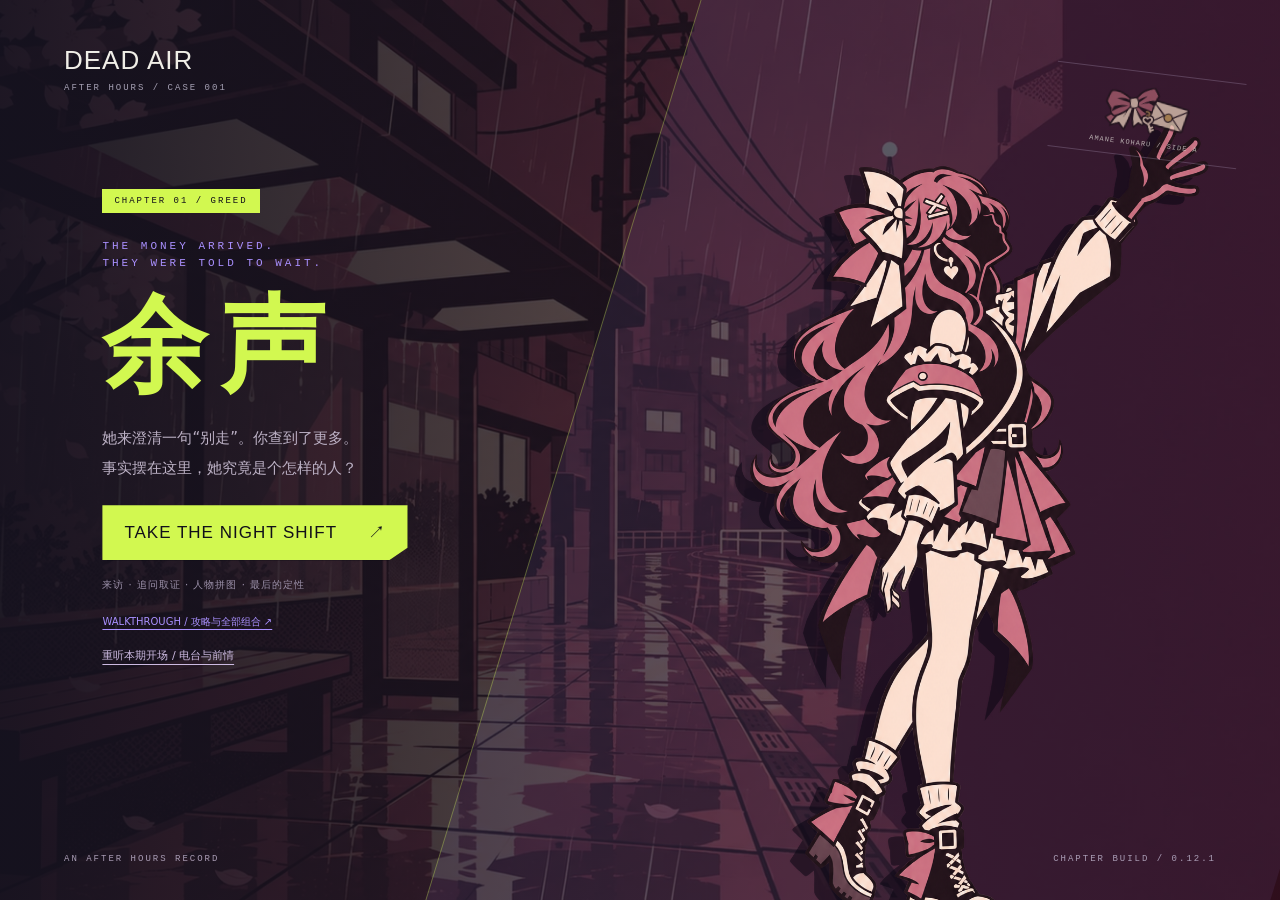
==== commit 1b65e1a4: "1.5.1" ====
--- a/index.html
+++ b/index.html
@@ -4,7 +4,7 @@
   <meta charset="utf-8">
   <meta name="viewport" content="width=device-width,initial-scale=1">
   <meta name="theme-color" content="#111019">
-  <title>DEAD AIR · 再等三天 / 第一章 0.10.0</title>
+  <title>DEAD AIR · 余声 / 第一章 0.12.1</title>
   <link rel="icon" href="data:image/svg+xml,%3Csvg xmlns='http://www.w3.org/2000/svg' viewBox='0 0 40 40'%3E%3Cpath fill='%23d2f850' d='M0 0h40v40H0z'/%3E%3Cpath fill='%23111019' d='M9 6h9q16 0 16 14T18 34H9zm8 7v14h2q8 0 8-7t-8-7z'/%3E%3C/svg%3E">
   <link rel="preload" as="image" href="execution/assets/character/details/calm-empty-hands.png?v=0.8.1">
   <link rel="preload" as="image" href="assets/city.webp">
@@ -17,37 +17,43 @@
   <script defer src="life-data.js"></script>
   <script defer src="radio-data.js?v=0.8.1"></script>
   <script defer src="edition-data.js?v=0.8.1"></script>
-  <script defer src="journey-data.js?v=0.10.0"></script>
-  <script defer src="investigation-data.js?v=0.10.0"></script>
-  <script defer src="inquiry-engine.js?v=0.10.0"></script>
+  <script defer src="journey-data.js?v=0.12.1"></script>
+  <script defer src="investigation-data.js?v=0.12.1"></script>
+  <script defer src="revision-v0110.js?v=0.12.1"></script>
+  <script defer src="judgment-data.js?v=0.12.1"></script>
+  <script defer src="presentation-v0120.js?v=0.12.1"></script>
+  <script defer src="revision-v0120.js?v=0.12.1"></script>
+  <script defer src="inquiry-engine.js?v=0.12.1"></script>
   <script defer src="case-engine.js?v=0.8.1"></script>
   <script defer src="chapter-engine.js?v=0.8.1"></script>
-  <script defer src="programme-engine.js?v=0.10.0"></script>
-  <script defer src="verdict-engine.js?v=0.10.0"></script>
-  <script defer src="life-engine.js"></script>
+  <script defer src="programme-engine.js?v=0.12.1"></script>
+  <script defer src="verdict-engine.js?v=0.12.1"></script>
+  <script defer src="life-engine.js?v=0.12.1"></script>
   <script defer src="execution/cassette.js?v=0.8.1"></script>
-  <script defer src="portrait-engine.js?v=0.10.0"></script>
-  <script defer src="debug.js?v=0.10.0"></script>
-  <script defer src="game.js?v=0.10.0"></script>
-  <script defer src="chapter.js?v=0.10.0"></script>
-  <script defer src="life.js?v=0.10.0"></script>
-  <script defer src="radio.js?v=0.10.0"></script>
+  <script defer src="portrait-engine.js?v=0.12.1"></script>
+  <script defer src="debug.js?v=0.12.1"></script>
+  <script defer src="game.js?v=0.12.1"></script>
+  <script defer src="chapter.js?v=0.12.1"></script>
+  <script defer src="life.js?v=0.12.1"></script>
+  <script defer src="radio.js?v=0.12.1"></script>
   <link rel="stylesheet" href="edition.css?v=0.8.1">
   <link rel="stylesheet" href="onboarding.css?v=0.8.1">
   <link rel="stylesheet" href="programme.css?v=0.8.1">
   <link rel="stylesheet" href="revision.css?v=0.8.1">
-  <link rel="stylesheet" href="journey.css?v=0.10.0">
-  <link rel="stylesheet" href="inquiry.css?v=0.10.0">
-  <link rel="stylesheet" href="portrait.css?v=0.10.0">
-  <script defer src="inquiry.js?v=0.10.0"></script>
-  <script defer src="social.js?v=0.10.0"></script>
-  <script defer src="onboarding.js?v=0.10.0"></script>
+  <link rel="stylesheet" href="journey.css?v=0.12.1">
+  <link rel="stylesheet" href="inquiry.css?v=0.12.1">
+  <link rel="stylesheet" href="portrait.css?v=0.12.1">
+  <script defer src="inquiry.js?v=0.12.1"></script>
+  <script defer src="social.js?v=0.12.1"></script>
+  <script defer src="onboarding.js?v=0.12.1"></script>
+  <link rel="stylesheet" href="revision-v0110.css?v=0.12.1">
+  <link rel="stylesheet" href="revision-v0120.css?v=0.12.1">
 </head>
 <body>
   <div id="app" class="app" data-scene="studio" data-phase="first">
     <header class="masthead">
       <a class="brand" href="#" id="brandHome" aria-label="打开游戏菜单">DEAD<span class="brand-dot"></span>AIR<small>AFTER HOURS / FM 107.9</small></a>
-      <div class="case-id"><span>FILE / 001</span><b>THREE MORE DAYS</b></div>
+      <div class="case-id"><span>FILE / 001</span><b>WHAT REMAINS</b></div>
       <div class="header-actions">
         <span class="off-air"><i></i>OFF AIR</span>
         <button class="utility" id="audioToggle" aria-label="开关音效" aria-pressed="true">SOUND ON</button>
@@ -67,6 +73,7 @@
 
       <nav id="caseLayerTabs" class="case-layer-tabs" aria-label="案件卷宗分层"></nav>
       <section id="inquiryDesk" class="inquiry-desk" aria-label="当前可追问的问题"></section>
+      <section id="receivedSources" class="received-sources" aria-label="收到的原件与提供来源" hidden></section>
 
       <section class="stage" id="stage" aria-label="调查场景">
         <div class="stage-backdrop" aria-hidden="true"></div>
@@ -103,7 +110,7 @@
   <section class="title-screen" id="titleScreen" aria-label="游戏开始画面">
     <div class="title-backdrop" aria-hidden="true"></div><div class="title-slash" aria-hidden="true"></div>
     <div class="title-mast">DEAD AIR<span>AFTER HOURS / CASE 001</span></div>
-    <div class="title-copy"><span class="pilot-label">CHAPTER 01 / GREED</span><p class="title-kicker">THE MONEY ARRIVED.<br>THEY WERE TOLD TO WAIT.</p><h2>再等<br><em>三天。</em></h2><p class="title-description">她来澄清一句“别走”。你查到了更多。<br>事实摆在这里，她究竟是个怎样的人？</p><div class="title-buttons"><button id="startButton">BEGIN INQUIRY <span>↗</span></button><button id="resumeButton" hidden>CONTINUE <span>→</span></button></div><p class="title-control-hint">电台来访 · 共同采访 · 推理核实 · 决定播什么</p><a class="guide-link" href="walkthrough.html" target="_blank" rel="noopener">WALKTHROUGH / 攻略与全部组合 ↗</a></div>
+    <div class="title-copy"><span class="pilot-label">CHAPTER 01 / GREED</span><p class="title-kicker">THE MONEY ARRIVED.<br>THEY WERE TOLD TO WAIT.</p><h2><em>余声</em></h2><p class="title-description">她来澄清一句“别走”。你查到了更多。<br>事实摆在这里，她究竟是个怎样的人？</p><div class="title-buttons"><button id="startButton">BEGIN INQUIRY <span>↗</span></button><button id="resumeButton" hidden>CONTINUE <span>→</span></button></div><p class="title-control-hint">电台来访 · 共同采访 · 推理核实 · 决定播什么</p><a class="guide-link" href="walkthrough.html" target="_blank" rel="noopener">WALKTHROUGH / 攻略与全部组合 ↗</a></div>
     <img class="title-person" src="execution/assets/character/shadows/stand-reaching-profile.png" alt="小春的常态站姿" draggable="false">
     <div class="title-record"><img src="assets/tape-decal.png" alt="蝴蝶结、心形钥匙与信封图案"><span>AMANE KOHARU / SIDE A</span></div>
     <div class="title-bottom"><span>AN AFTER HOURS RECORD</span><span>CHAPTER BUILD / 0.7.0</span></div>
@@ -123,7 +130,7 @@
       <section class="evidence-drawer" aria-label="当前卷宗材料"><header><span>THIS FILE ONLY</span><span id="materialCount">00</span></header><p id="poolScope" class="pool-scope"></p><div id="materialTabs" class="material-tabs"></div><div id="evidencePool" class="evidence-pool"></div></section>
       <section class="argument-area" aria-label="组合与说法">
         <div id="builderMap" class="builder-map"><b>上方 A/B/C 是卷宗，不是来源编号。</b><br>先选一句说法，再用下方最多三份材料共同支持它。来源顺序不限，可以留空；切换材料标签不会清空已选来源。</div><div id="topicTabs" class="topic-tabs" role="tablist" aria-label="正在讨论的问题"></div>
-        <div class="claim-block"><span class="field-label">CLAIM / 选择一句说法</span><p id="builderQuestion" class="builder-question"></p><div id="claimOptions" class="claim-options"></div><p id="claimRole" class="claim-role"></p></div>
+        <div class="claim-block"><span class="field-label">CLAIM / 选择一句说法</span><p id="builderQuestion" class="builder-question"></p><div id="claimOptions" class="claim-options"></div><p id="claimRole" class="claim-role"></p><div id="claimRecipes" class="claim-recipes" hidden></div></div>
         <div class="support-block"><div class="support-heading"><span class="field-label">SOURCES / 支持它的材料</span><button id="clearSlots" class="text-button">CLEAR</button></div><div id="evidenceSlots" class="evidence-slots" aria-label="放入最多三份材料"></div><p class="slot-tip">三个来源位共同支撑当前说法，顺序不影响结果，也不必填满。点材料放入；↗ 只用于阅读。</p></div>
         <button id="debugInference" class="debug-inference" type="button">TEST / 一键推理</button><section id="debugInferencePanel" class="debug-inference-panel" hidden></section><div class="edit-transport"><span class="edit-bus-label">SOURCE → CUE → RECORD BUS</span><button id="editCue" class="deck-key">CUE<small>预听来源</small></button><button id="editArm" class="deck-key record-key">ARM<small>录音待命</small></button><span id="editTakeState" class="edit-take-state">SAFE</span></div><div class="argument-footer"><p id="submitHint">先选择一个明确的说法。</p><button id="submitArgument" class="submit-argument" disabled>REC / ASK <span>↗</span></button></div>
       </section>
@@ -153,7 +160,7 @@
 
   <dialog id="ending" class="ending-dialog">
     <header class="dialog-bar"><span>END OF THE PILOT / RECORD 001</span><button data-close="ending" class="close-button" aria-label="继续查看材料">×</button></header>
-    <div class="ending-layout"><div class="ending-art"><span>WHAT<br>REMAINS.</span><img src="execution/assets/character/details/held-letter.png" alt="小春握着信封的剪影"></div><section class="ending-copy"><span class="eyebrow">THE NEXT QUESTION</span><h2>门没锁。<br>他们知道多少？</h2><div id="endingFacts"></div><p class="ending-context">你确认了危险信息没有完整传达。事故的因果、款项与其他人的责任，还需要下一段调查。</p><div id="verdictChains" class="verdict-chains"></div><div id="endingOptions" class="ending-options"><button data-ending="good"><b>GOOD / 我认定她是个好人</b><span>采用事实与正面侧写，给她的整个人作出判断。</span></button><button data-ending="bad"><b>BAD / 我认定她是个坏人</b><span>采用事实与反面侧写，给她的整个人作出判断。</span></button><button data-ending="zero"><b>CLOSE / 就用这份摘要收尾</b><span>尚未形成完整论证，结束本次值班。</span></button></div><div id="endingResult" class="ending-result" hidden></div><div class="ending-actions"><button id="saveRecord" class="secondary-button">YOUR RECORD ↗</button><button data-close="ending" class="ink-button">RETURN TO MATERIALS →</button></div></section></div>
+    <div class="ending-layout"><div class="ending-art"><span>WHAT<br>REMAINS.</span><img src="execution/assets/character/details/held-letter.png" alt="小春握着信封的剪影"></div><section class="ending-copy"><span class="eyebrow">THE NEXT QUESTION</span><h2>门没锁。<br>他们知道多少？</h2><div id="endingFacts"></div><p class="ending-context">你确认了危险信息没有完整传达。事故的因果、款项与其他人的责任，还需要下一段调查。</p><p id="endingDecisionNotice" class="ending-decision-notice">还想继续核实？点击下方 RETURN TO MATERIALS 返回材料。只有准备播出本期时，才选择下面的收尾方式。</p><div id="verdictAssessment" class="judgment-assessment"></div><div id="verdictChains" class="verdict-chains"></div><div id="endingOptions" class="ending-options"><button data-ending="good"><b>GOOD / 我认定她是个好人</b><span>采用事实与正面侧写，给她的整个人作出判断。</span></button><button data-ending="bad"><b>BAD / 我认定她是个坏人</b><span>采用事实与反面侧写，给她的整个人作出判断。</span></button><button data-ending="objective"><b>完整客观播报 / 不给她定好坏</b><span>须完成全部调查，并把必要案件与人物材料完整选入本期；该结尾自动呈现整体侧写的两面。</span></button><button data-ending="zero"><b>材料不足 / 只播现有摘要，结束本期</b><span>调查未完成，不是完整客观结局。选此项会直接播出并结束本期。</span></button></div><div id="endingResult" class="ending-result" hidden></div><div class="ending-actions"><button id="saveRecord" class="secondary-button">YOUR RECORD ↗</button><button id="returnToMaterials" data-close="ending" class="ink-button">RETURN TO MATERIALS / 继续核实 →</button></div></section></div>
   </dialog>
 
   <dialog id="recordDialog" class="record-dialog">
@@ -179,7 +186,7 @@
 
   <section id="radioScene" class="radio-scene" hidden aria-label="电台开场与播出"><div class="radio-scene-backdrop" aria-hidden="true"></div><header class="radio-scene-header"><span>AFTER HOURS / FM 107.9</span><b id="radioSceneStatus">BEFORE THE RED LIGHT</b><button id="radioSceneSkip">熟悉操作 / 跳过教学</button></header><div class="radio-scene-layout"><article class="radio-story"><span id="radioStoryTime" class="radio-story-time">00:52</span><span id="radioStoryTag" class="eyebrow"></span><h1 id="radioStoryTitle"></h1><div id="radioStoryBody"></div><div id="radioStoryActions"></div><p id="radioStoryFeedback" role="status"></p><footer><span id="radioStoryCount">01 / 05</span><button id="radioStoryNext" class="ink-button">接入值班线路 →</button></footer></article><aside id="radioStoryArt" class="radio-story-art" aria-label="值班台"></aside></div></section>
 
-  <dialog id="rundownDialog" class="rundown-dialog"><header class="dialog-bar"><span>AFTER HOURS / TONIGHT'S RUNDOWN</span><button data-close="rundownDialog" class="close-button" aria-label="关闭播出单">×</button></header><div class="rundown-heading"><span class="eyebrow">YOU SIGN THE LAST SENTENCE</span><h2>今晚，这座城会听见哪一段她。</h2><p>核实与补访先留在预听。选入你要采用的 TAKE，送入 CUE 预听，再署名收尾。没有选入的材料留在台内。</p></div><div class="rundown-scroll"><div id="programmeGuide" class="programme-guide"><b>播出单就是 RUNDOWN；这里决定本期采用什么。</b><br>A 轨选案件推论；B 轨选人物解读，相关经历自动带入。人物拼图确认经历与年代，正反侧写决定你怎样解释这些经历。更换采用内容后重新 CUE 即可，已经完成的调查不用重做。</div><div id="rundownSegments" class="rundown-segments"></div><section class="rundown-edit"><h3>怎样开场</h3><p class="editorial-scope">正式定性需要把行为与人物链一同放进本期；下一页检查论证，不必查完她的六段人生。</p><div id="rundownOrder" class="rundown-order"><button data-radio-order="facts-first"><b>A → B</b><span>事实录音先行，再接选中的人物片段。</span></button><button data-radio-order="life-first"><b>B → A</b><span>人物解读先行，再接选中的事实录音。</span></button></div></section></div><footer class="rundown-footer"><p id="rundownReadyNote"></p><div><button id="rundownNewDraft" class="secondary-button" hidden>用现有素材重新编排一版 ↗</button><button id="rundownRead" class="secondary-button">CUE / 文字预听</button><button id="rundownArm" class="ink-button">进入播出 / 最后一句 ↗</button></div></footer></dialog>
+  <dialog id="rundownDialog" class="rundown-dialog"><header class="dialog-bar"><span>AFTER HOURS / TONIGHT'S RUNDOWN</span><button data-close="rundownDialog" class="close-button" aria-label="关闭播出单">×</button></header><div class="rundown-heading"><span class="eyebrow">YOU SIGN THE LAST SENTENCE</span><h2>今晚，这座城会听见哪一段她。</h2><p>核实与补访先留在预听。选入你要采用的 TAKE，送入 CUE 预听，再署名收尾。没有选入的材料留在台内。</p></div><div class="rundown-scroll"><div id="programmeGuide" class="programme-guide"><b>播出单就是 RUNDOWN；这里决定本期采用什么。</b><br>A 轨选案件推论；B 轨选人物解读，相关经历自动带入。人物拼图确认经历与年代；A 轨选用的案件材料与 B 轨整体侧写共同形成依据。更换采用内容后重新 CUE 即可，已经完成的调查不用重做。</div><div id="rundownSegments" class="rundown-segments"></div><section class="rundown-edit"><h3>先认识事，还是先认识人？</h3><p class="rundown-order-note">两种编排会改变开场、段落衔接和听众留言的切入点；采用材料不变，结局资格不变。</p><p class="editorial-scope">正式定性需要把行为与人物链一同放进本期；下一页检查论证，不必查完她的六段人生。</p><div id="rundownOrder" class="rundown-order"><button data-radio-order="facts-first"><b>A → B</b><span>先让听众听见发生了什么，再认识当事人。</span></button><button data-radio-order="life-first"><b>B → A</b><span>先让听众认识她，再回到那晚的行为。</span></button></div></section></div><footer class="rundown-footer"><p id="rundownReadyNote"></p><div><button id="rundownNewDraft" class="secondary-button" hidden>用现有素材重新编排一版 ↗</button><button id="rundownRead" class="secondary-button">CUE / 文字预听</button><button id="rundownArm" class="ink-button">进入播出 / 最后一句 ↗</button></div></footer></dialog>
 
   <dialog id="radioScript" class="radio-script-dialog"><header class="dialog-bar"><span>CUE / SCRIPT PREVIEW</span><button data-close="radioScript" class="close-button" aria-label="返回播出单">×</button></header><div class="radio-script-heading"><span class="eyebrow">LOCAL MONITOR / NOT ON AIR</span><h2>先让你自己听清楚。</h2><p>本期的文字预听稿；原录音、录像与补访仍以授权转录呈现。</p></div><div id="radioScriptBody" class="radio-script-body"></div><footer><button id="radioScriptConfirm" class="ink-button">确认这份编排 / 返回播出单 →</button></footer></dialog>
 </body>
--- a/revision-v0110.css
+++ b/revision-v0110.css
@@ -0,0 +1,2 @@
+.title-copy h2{white-space:nowrap;font-size:clamp(64px,8.2vw,126px);line-height:1.08;letter-spacing:.12em;margin:12px 0 0}.title-copy h2 em{display:inline}.received-sources{margin:0;padding:16px 3.2%;background:#191622;border-bottom:1px solid #594565}.received-sources[hidden]{display:none!important}.received-sources h3{font-size:16px;font-weight:500;margin:0 0 12px;color:#d1bddf}.received-group{border-left:2px solid #9676aa;padding:8px 14px;margin:12px 0;background:#241d2d}.received-group h4{font-size:15px;margin:0 0 4px;font-weight:500}.received-group p{font-size:13px;line-height:1.8;color:#bca9c9;margin:5px 0}.received-group button{font-size:14px;padding:9px 12px;margin:7px 8px 3px 0;background:#382944;border:1px solid #7d6090}.ending-decision-notice{font-size:16px;line-height:1.9;padding:15px 18px;border-left:3px solid #d2f850;background:#293020;margin:15px 0}.ending-options [data-ending=zero]{border:2px solid #c49d79;background:#36281f}.ending-options [data-ending=zero] b{font-size:18px;color:#f1c59d}.ending-options button span{font-size:15px;line-height:1.8}.ending-options [data-ending=objective]{border-color:#9fcabf;background:#21332e}.judgment-assessment{padding:16px 18px;border:1px solid #6b5877;background:#272030;margin:15px 0}.judgment-assessment h3{font-size:18px;margin:0 0 9px}.judgment-assessment p,.judgment-assessment li{font-size:15px;line-height:1.9}.judgment-assessment summary{cursor:pointer;font-size:14px;color:#c2abd3}.reading-row{padding:15px 0;border-top:1px solid #624d6e}.reading-row>p{margin:0 0 10px;color:#dfd1e8!important}.reading-row>div{display:flex;gap:8px}.reading-row button{padding:10px 14px;font-size:15px;background:#30253c;border:1px solid #6e527d;flex:1}.reading-row button.active{border-color:#d2f850;color:#d2f850}.complete-adoption{padding:16px;background:#23312b;border:1px solid #688577;margin-top:18px}.complete-adoption p{font-size:15px;line-height:1.8}.complete-adoption button{font-size:15px;white-space:normal;line-height:1.8}.arrogance-record{font-size:15px;line-height:1.9;border-left:2px solid #9c85b3;padding:12px 16px;background:#271f31}.rundown-order-note{font-size:15px!important;line-height:1.9;color:#c7b3d4}.verdict-chains{grid-template-columns:1fr}.verdict-chain h3{font-size:16px}.verdict-chain p{font-size:14px}
+@media(max-width:650px){.title-copy{width:86%;left:7%;top:16%}.title-copy h2{font-size:clamp(60px,16vw,92px);letter-spacing:.1em}.received-sources{padding:16px}.reading-row>div{flex-wrap:wrap}.reading-row button{min-width:80px;font-size:14px;padding:11px 7px}.ending-options [data-ending=zero] b{font-size:17px}.ending-decision-notice{padding:13px;font-size:15px}.judgment-assessment{padding:14px}.ending-options button span{font-size:15px}.title-description{max-width:28em}}
--- a/revision-v0120.css
+++ b/revision-v0120.css
@@ -0,0 +1,4 @@
+.claim-option.verified{border-color:#9fbc77;background:#293323;color:#e0edcd}.claim-option.verified:not(.selected){box-shadow:inset 3px 0 #9fbc77}.claim-option.tried:not(.selected){border-color:#937259}.claim-progress{display:block;font-size:12px;line-height:1.6;margin-bottom:5px;font-weight:600}.verified-label{color:#c7ee93}.tried-label{color:#d4ac84}.claim-option.selected.verified{border-color:#d2f850;background:#36452b}.claim-recipes{padding:12px 14px;border-left:2px solid #b19aca;background:#241c2d;margin-bottom:14px}.claim-recipes p{font-size:13px;line-height:1.9;margin:6px 0}.claim-recipes .known{color:#c6dfaa}.claim-recipes .missing{color:#b4a0bf}.all-checked{border-left:2px solid #a5c779;padding:12px 16px;background:#283022;color:#d3e7bd}.global-portrait-choice{display:grid;grid-template-columns:repeat(2,minmax(0,1fr));gap:12px}.global-portrait-choice button{flex:1;font-size:16px;padding:15px;background:#30263a;border:1px solid #7d668e}.global-portrait-choice button.active{border-color:#d2f850;color:#d2f850}.objective-preview{border-left:3px solid #88b5a8;padding:18px;background:#20312b;margin-top:22px}.objective-preview h3{font-size:20px}.objective-preview p{font-size:16px;line-height:1.9}.programme-explanation{font-size:15px;line-height:1.9;color:#cdbbd8}.verdict-chain p span{font-size:14px}
+@media(max-width:650px){.global-portrait-choice{gap:9px}.global-portrait-choice button{font-size:15px;padding:13px}.claim-recipes{padding:10px}.claim-recipes p{font-size:13px}.claim-progress{font-size:12px}.objective-preview{padding:14px}.objective-preview p{font-size:15px}}
+
+.global-portrait-choice .adopt-all-option{grid-column:1/-1}.global-portrait-choice button small{display:block;margin-top:6px;font-size:13px;font-weight:400;line-height:1.6}.global-portrait-choice button.active{background:#354329;box-shadow:inset 0 0 0 1px #d2f850}.global-portrait-choice button:disabled{opacity:.45;cursor:not-allowed}.complete-adoption-note{font-size:14px;line-height:1.8}
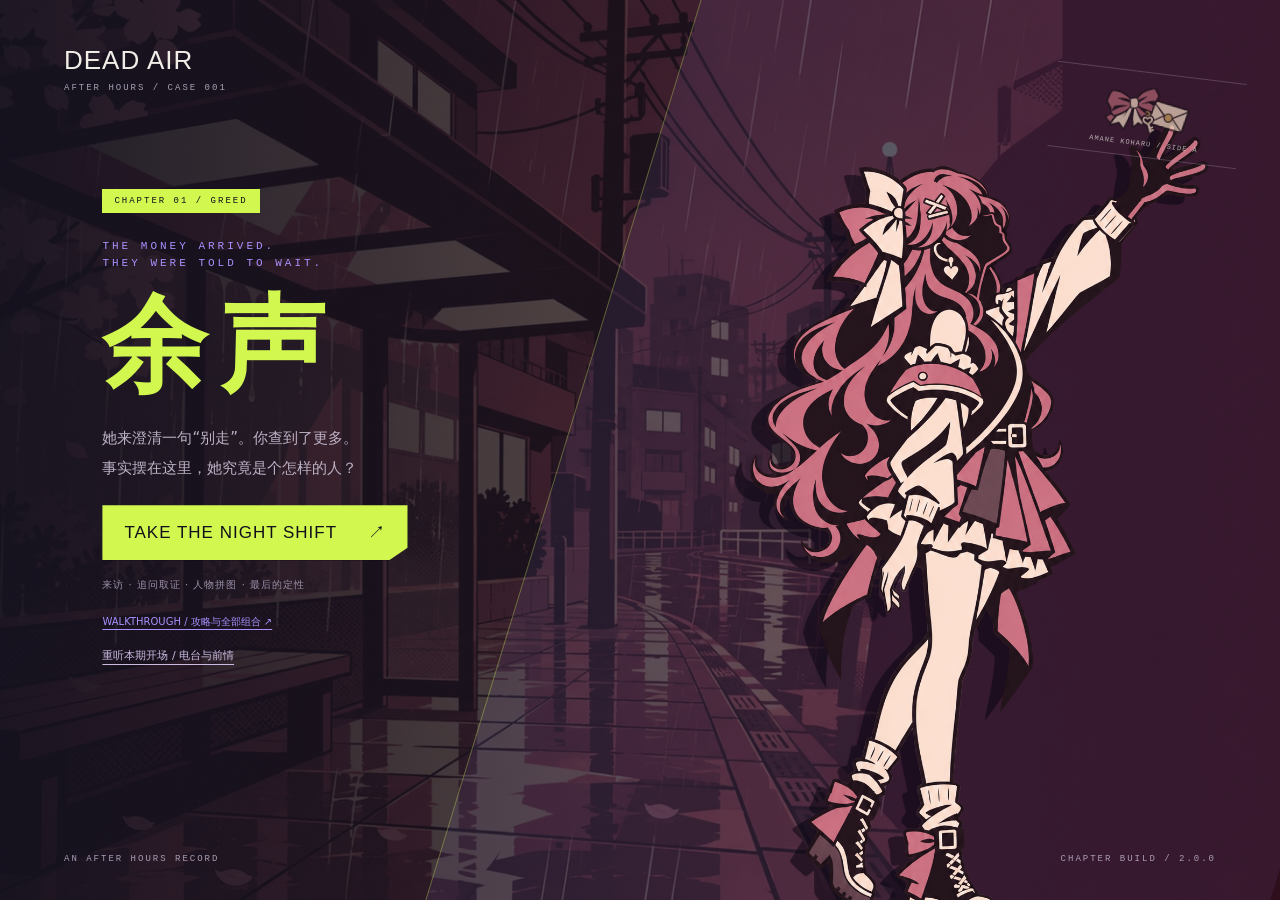
==== commit db86d269: "2.0.0" ====
--- a/index.html
+++ b/index.html
@@ -4,7 +4,7 @@
   <meta charset="utf-8">
   <meta name="viewport" content="width=device-width,initial-scale=1">
   <meta name="theme-color" content="#111019">
-  <title>DEAD AIR · 余声 / 第一章 0.12.1</title>
+  <title>DEAD AIR · 余声 / 第一章 2.0.0</title>
   <link rel="icon" href="data:image/svg+xml,%3Csvg xmlns='http://www.w3.org/2000/svg' viewBox='0 0 40 40'%3E%3Cpath fill='%23d2f850' d='M0 0h40v40H0z'/%3E%3Cpath fill='%23111019' d='M9 6h9q16 0 16 14T18 34H9zm8 7v14h2q8 0 8-7t-8-7z'/%3E%3C/svg%3E">
   <link rel="preload" as="image" href="execution/assets/character/details/calm-empty-hands.png?v=0.8.1">
   <link rel="preload" as="image" href="assets/city.webp">
@@ -12,42 +12,43 @@
   <link rel="stylesheet" href="chapter.css">
   <link rel="stylesheet" href="life.css">
   <link rel="stylesheet" href="radio.css?v=0.8.1">
-  <script defer src="case-data.js"></script>
+  <script defer src="case-data.js?v=2.0.0"></script>
   <script defer src="chapter-data.js"></script>
   <script defer src="life-data.js"></script>
   <script defer src="radio-data.js?v=0.8.1"></script>
   <script defer src="edition-data.js?v=0.8.1"></script>
-  <script defer src="journey-data.js?v=0.12.1"></script>
-  <script defer src="investigation-data.js?v=0.12.1"></script>
-  <script defer src="revision-v0110.js?v=0.12.1"></script>
-  <script defer src="judgment-data.js?v=0.12.1"></script>
-  <script defer src="presentation-v0120.js?v=0.12.1"></script>
-  <script defer src="revision-v0120.js?v=0.12.1"></script>
-  <script defer src="inquiry-engine.js?v=0.12.1"></script>
+  <script defer src="journey-data.js?v=2.0.0"></script>
+  <script defer src="investigation-data.js?v=2.0.0"></script>
+  <script defer src="revision-v0110.js?v=2.0.0"></script>
+  <script defer src="judgment-data.js?v=2.0.0"></script>
+  <script defer src="presentation-v0120.js?v=2.0.0"></script>
+  <script defer src="revision-v0120.js?v=2.0.0"></script>
+  <script defer src="inquiry-engine.js?v=2.0.0"></script>
   <script defer src="case-engine.js?v=0.8.1"></script>
   <script defer src="chapter-engine.js?v=0.8.1"></script>
-  <script defer src="programme-engine.js?v=0.12.1"></script>
-  <script defer src="verdict-engine.js?v=0.12.1"></script>
-  <script defer src="life-engine.js?v=0.12.1"></script>
+  <script defer src="programme-engine.js?v=2.0.0"></script>
+  <script defer src="verdict-engine.js?v=2.0.0"></script>
+  <script defer src="life-engine.js?v=2.0.0"></script>
   <script defer src="execution/cassette.js?v=0.8.1"></script>
-  <script defer src="portrait-engine.js?v=0.12.1"></script>
-  <script defer src="debug.js?v=0.12.1"></script>
-  <script defer src="game.js?v=0.12.1"></script>
-  <script defer src="chapter.js?v=0.12.1"></script>
-  <script defer src="life.js?v=0.12.1"></script>
-  <script defer src="radio.js?v=0.12.1"></script>
+  <script defer src="portrait-engine.js?v=2.0.0"></script>
+  <script defer src="debug.js?v=2.0.0"></script>
+  <script defer src="game.js?v=2.0.0"></script>
+  <script defer src="chapter.js?v=2.0.0"></script>
+  <script defer src="life.js?v=2.0.0"></script>
+  <script defer src="radio.js?v=2.0.0"></script>
   <link rel="stylesheet" href="edition.css?v=0.8.1">
   <link rel="stylesheet" href="onboarding.css?v=0.8.1">
   <link rel="stylesheet" href="programme.css?v=0.8.1">
   <link rel="stylesheet" href="revision.css?v=0.8.1">
-  <link rel="stylesheet" href="journey.css?v=0.12.1">
-  <link rel="stylesheet" href="inquiry.css?v=0.12.1">
-  <link rel="stylesheet" href="portrait.css?v=0.12.1">
-  <script defer src="inquiry.js?v=0.12.1"></script>
-  <script defer src="social.js?v=0.12.1"></script>
-  <script defer src="onboarding.js?v=0.12.1"></script>
-  <link rel="stylesheet" href="revision-v0110.css?v=0.12.1">
-  <link rel="stylesheet" href="revision-v0120.css?v=0.12.1">
+  <link rel="stylesheet" href="journey.css?v=2.0.0">
+  <link rel="stylesheet" href="inquiry.css?v=2.0.0">
+  <link rel="stylesheet" href="portrait.css?v=2.0.0">
+  <script defer src="inquiry.js?v=2.0.0"></script>
+  <script defer src="social.js?v=2.0.0"></script>
+  <script defer src="onboarding.js?v=2.0.0"></script>
+  <link rel="stylesheet" href="revision-v0110.css?v=2.0.0">
+  <link rel="stylesheet" href="revision-v0120.css?v=2.0.0">
+  <link rel="stylesheet" href="release-v200.css?v=2.0.0">
 </head>
 <body>
   <div id="app" class="app" data-scene="studio" data-phase="first">
@@ -132,13 +133,13 @@
         <div id="builderMap" class="builder-map"><b>上方 A/B/C 是卷宗，不是来源编号。</b><br>先选一句说法，再用下方最多三份材料共同支持它。来源顺序不限，可以留空；切换材料标签不会清空已选来源。</div><div id="topicTabs" class="topic-tabs" role="tablist" aria-label="正在讨论的问题"></div>
         <div class="claim-block"><span class="field-label">CLAIM / 选择一句说法</span><p id="builderQuestion" class="builder-question"></p><div id="claimOptions" class="claim-options"></div><p id="claimRole" class="claim-role"></p><div id="claimRecipes" class="claim-recipes" hidden></div></div>
         <div class="support-block"><div class="support-heading"><span class="field-label">SOURCES / 支持它的材料</span><button id="clearSlots" class="text-button">CLEAR</button></div><div id="evidenceSlots" class="evidence-slots" aria-label="放入最多三份材料"></div><p class="slot-tip">三个来源位共同支撑当前说法，顺序不影响结果，也不必填满。点材料放入；↗ 只用于阅读。</p></div>
-        <button id="debugInference" class="debug-inference" type="button">TEST / 一键推理</button><section id="debugInferencePanel" class="debug-inference-panel" hidden></section><div class="edit-transport"><span class="edit-bus-label">SOURCE → CUE → RECORD BUS</span><button id="editCue" class="deck-key">CUE<small>预听来源</small></button><button id="editArm" class="deck-key record-key">ARM<small>录音待命</small></button><span id="editTakeState" class="edit-take-state">SAFE</span></div><div class="argument-footer"><p id="submitHint">先选择一个明确的说法。</p><button id="submitArgument" class="submit-argument" disabled>REC / ASK <span>↗</span></button></div>
+        <button id="debugInference" class="debug-inference" type="button">一键推理</button><section id="debugInferencePanel" class="debug-inference-panel" hidden></section><div class="edit-transport"><span class="edit-bus-label">SOURCE → CUE → RECORD BUS</span><button id="editCue" class="deck-key">CUE<small>预听来源</small></button><button id="editArm" class="deck-key record-key">ARM<small>录音待命</small></button><span id="editTakeState" class="edit-take-state">SAFE</span></div><div class="argument-footer"><p id="submitHint">先选择一个明确的说法。</p><button id="submitArgument" class="submit-argument" disabled>REC / ASK <span>↗</span></button></div>
       </section>
     </div>
   </dialog>
 
   <dialog id="conversation" class="conversation-dialog">
-    <div class="conversation-art" aria-hidden="true"><div id="conversationSession" class="conversation-session" hidden><span data-voice="koharu">小春 / 在场</span><span data-voice="nao">奈央 / 连线</span><span data-voice="saki">纱纪 / 工作室</span><span data-voice="host">你 / 主持人</span></div><img id="conversationPortrait" src="execution/assets/character/details/calm-empty-hands.png?v=0.8.1" alt=""><div id="conversationTape" class="conversation-tape" hidden></div></div>
+    <div class="conversation-art" aria-hidden="true"><div id="conversationSession" class="conversation-session" hidden><span data-voice="koharu">小春 / 在场</span><span data-voice="nao">奈央 / 连线</span><span data-voice="saki">纱纪 / 工作室</span><span data-voice="mother">母亲 / 连线</span><span data-voice="host">你 / 主持人</span></div><img id="conversationPortrait" src="execution/assets/character/details/calm-empty-hands.png?v=0.8.1" alt=""><div id="conversationTape" class="conversation-tape" hidden></div><div id="conversationSignal" class="conversation-signal" hidden><img src="assets/signal-only.svg" alt="仅音频连线的电台信号画面"><div class="signal-caption"><span id="signalRoute">LINE 02 / CONNECTED</span><strong id="signalSpeaker">奈央</strong><small>仅音频连线</small></div></div></div>
     <div class="conversation-content"><span id="conversationLabel" class="eyebrow">INTERVIEW / OFF AIR</span><span class="speaker-tag" id="conversationSpeaker">小春</span><p id="conversationText"></p><div id="conversationChoices" class="conversation-choices"></div><div class="conversation-bottom"><span id="conversationCounter"></span><div class="conversation-nav"><button class="secondary-button" id="conversationPrev" disabled>← 上一页</button><button class="ink-button" id="conversationNext">下一页 →</button></div></div></div>
   </dialog>
 
@@ -152,14 +153,14 @@
     <h2>先取材，<br>再点亮红灯。</h2>
     <ol><li><b>开播前</b><p>接收来稿，送 CUE 本地预听，调出原件。录音室的 REC 是采访准备，尚未对听众播出；前台页是你与小春共同核对的授权记录。</p></li><li><b>核实与补访</b><p>B 比较原件和推论，三卷案件分别核实。材料随询问和调查取得；P 核对经历、拼合正反侧写。推理只需选说法与来源，一次提交。模块打开时才出现对应引导。</p></li><li><b>编排与播出</b><p>R 打开播出单（RUNDOWN）。A 轨选择案件推论，B 轨选择人物解读并自动带入两段依据；不必取齐所有卷宗。文字预听后署名，ON AIR 按实际采用内容播出。</p></li></ol>
     <div class="help-keys"><span><kbd>B</kbd>追问</span><span><kbd>N</kbd>笔记</span><span><kbd>P</kbd>人生</span><span><kbd>R</kbd>播出单</span><span><kbd>1</kbd><kbd>2</kbd><kbd>3</kbd>取材区</span><span><kbd>ESC</kbd>返回</span><span><kbd>ENTER</kbd>继续</span></div>
-    <p class="help-note">游戏自动保存。P 人物档案，H 分阶段提示。可以只采用手边的片段收尾，也可继续点开原件的随附材料。旧版已有进度保留。CG 的 STOP、自动停止与退带后均为带纹理的待机黑屏；暂停保留当前画面。</p>
-    <div class="chapter-help-links"><button id="hintButton" class="secondary-button">HINT / 当前提示</button><a class="guide-link" href="walkthrough.html" target="_blank" rel="noopener">完整攻略 ↗</a><a class="guide-link" href="case-notes.html" target="_blank" rel="noopener">案件与判例参照 ↗</a><button id="previewCG" class="text-button">ARCHIVE / 演出预览</button></div>
+    <p class="help-note">游戏自动保存。P 人物档案，H 分阶段提示。可以只采用手边的片段收尾，也可继续点开原件的随附材料。</p>
+    <div class="chapter-help-links"><button id="hintButton" class="secondary-button">HINT / 当前提示</button><a class="guide-link" href="walkthrough.html" target="_blank" rel="noopener">完整攻略 ↗</a><a class="guide-link" href="case-notes.html" target="_blank" rel="noopener">节目档案 ↗</a><button id="previewCG" class="text-button">ARCHIVE / 演出预览</button></div>
     <div class="help-actions"><button id="restartButton" class="text-button">RESTART THIS RECORD</button><button class="ink-button" data-close="helpDialog">BACK TO THE CASE →</button></div>
-    <div id="restartConfirm" class="restart-confirm" hidden><p>重新开始会清除这个 demo 的当前进度。</p><button id="confirmRestart" class="danger-button">确认重新开始</button><button id="cancelRestart" class="secondary-button">取消</button></div>
+    <div id="restartConfirm" class="restart-confirm" hidden><p>重新开始会清除当前调查进度。</p><button id="confirmRestart" class="danger-button">确认重新开始</button><button id="cancelRestart" class="secondary-button">取消</button></div>
   </dialog>
 
   <dialog id="ending" class="ending-dialog">
-    <header class="dialog-bar"><span>END OF THE PILOT / RECORD 001</span><button data-close="ending" class="close-button" aria-label="继续查看材料">×</button></header>
+    <header class="dialog-bar"><span>END OF THE PROGRAMME / RECORD 001</span><button data-close="ending" class="close-button" aria-label="继续查看材料">×</button></header>
     <div class="ending-layout"><div class="ending-art"><span>WHAT<br>REMAINS.</span><img src="execution/assets/character/details/held-letter.png" alt="小春握着信封的剪影"></div><section class="ending-copy"><span class="eyebrow">THE NEXT QUESTION</span><h2>门没锁。<br>他们知道多少？</h2><div id="endingFacts"></div><p class="ending-context">你确认了危险信息没有完整传达。事故的因果、款项与其他人的责任，还需要下一段调查。</p><p id="endingDecisionNotice" class="ending-decision-notice">还想继续核实？点击下方 RETURN TO MATERIALS 返回材料。只有准备播出本期时，才选择下面的收尾方式。</p><div id="verdictAssessment" class="judgment-assessment"></div><div id="verdictChains" class="verdict-chains"></div><div id="endingOptions" class="ending-options"><button data-ending="good"><b>GOOD / 我认定她是个好人</b><span>采用事实与正面侧写，给她的整个人作出判断。</span></button><button data-ending="bad"><b>BAD / 我认定她是个坏人</b><span>采用事实与反面侧写，给她的整个人作出判断。</span></button><button data-ending="objective"><b>完整客观播报 / 不给她定好坏</b><span>须完成全部调查，并把必要案件与人物材料完整选入本期；该结尾自动呈现整体侧写的两面。</span></button><button data-ending="zero"><b>材料不足 / 只播现有摘要，结束本期</b><span>调查未完成，不是完整客观结局。选此项会直接播出并结束本期。</span></button></div><div id="endingResult" class="ending-result" hidden></div><div class="ending-actions"><button id="saveRecord" class="secondary-button">YOUR RECORD ↗</button><button id="returnToMaterials" data-close="ending" class="ink-button">RETURN TO MATERIALS / 继续核实 →</button></div></section></div>
   </dialog>
 
--- a/release-v200.css
+++ b/release-v200.css
@@ -0,0 +1,10 @@
+.debug-inference{border:1px solid #a6bd83;background:#2d3929;color:#e0edca;padding:11px 18px;font-size:15px}
+.debug-inference:hover{background:#3b4a31;border-color:#d2f850}.debug-inference:focus-visible{outline:2px solid #d2f850;outline-offset:3px}
+.debug-inference-panel{border:1px solid #66775b;background:#20271f}.debug-inference-panel>b{font:600 14px/1.8 var(--mono);color:#d9e8bc}.debug-inference-panel article{border-color:#4c5944}.debug-inference-panel button{background:#394b30;color:#e6efd6}
+.conversation-dialog[data-speaker="mother"]{--voice-color:#e1c394}
+.conversation-dialog.is-signal .conversation-art{background:#10171a}.conversation-dialog.is-signal .conversation-art:before{display:none}
+.conversation-signal{position:absolute;inset:0;isolation:isolate}.conversation-signal[hidden]{display:none!important}
+.conversation-art .conversation-signal>img{position:absolute;inset:0;width:100%;height:100%;object-fit:cover;object-position:center 43%;filter:none;opacity:1}
+.signal-caption{position:absolute;inset:auto 0 0;z-index:1;padding:38px 24px 22px;background:linear-gradient(transparent,#10171af5 40%);color:var(--voice-color,#c9e39c)}
+.signal-caption>span{display:block;font:10px/1.7 var(--mono);letter-spacing:2px;opacity:.8}.signal-caption>strong{display:block;font-size:27px;line-height:1.6;font-weight:500;letter-spacing:3px}.signal-caption>small{font-size:12px;letter-spacing:2px;opacity:.8}
+@media(max-width:800px){.signal-caption{padding:16px 20px;background:linear-gradient(90deg,#10171af5,transparent)}.signal-caption>strong{font-size:23px}.signal-caption>span{font-size:9px}.signal-caption>small{font-size:11px}.conversation-art .conversation-signal>img{inset:0 0 0 auto;width:58%;object-position:center 42%}}
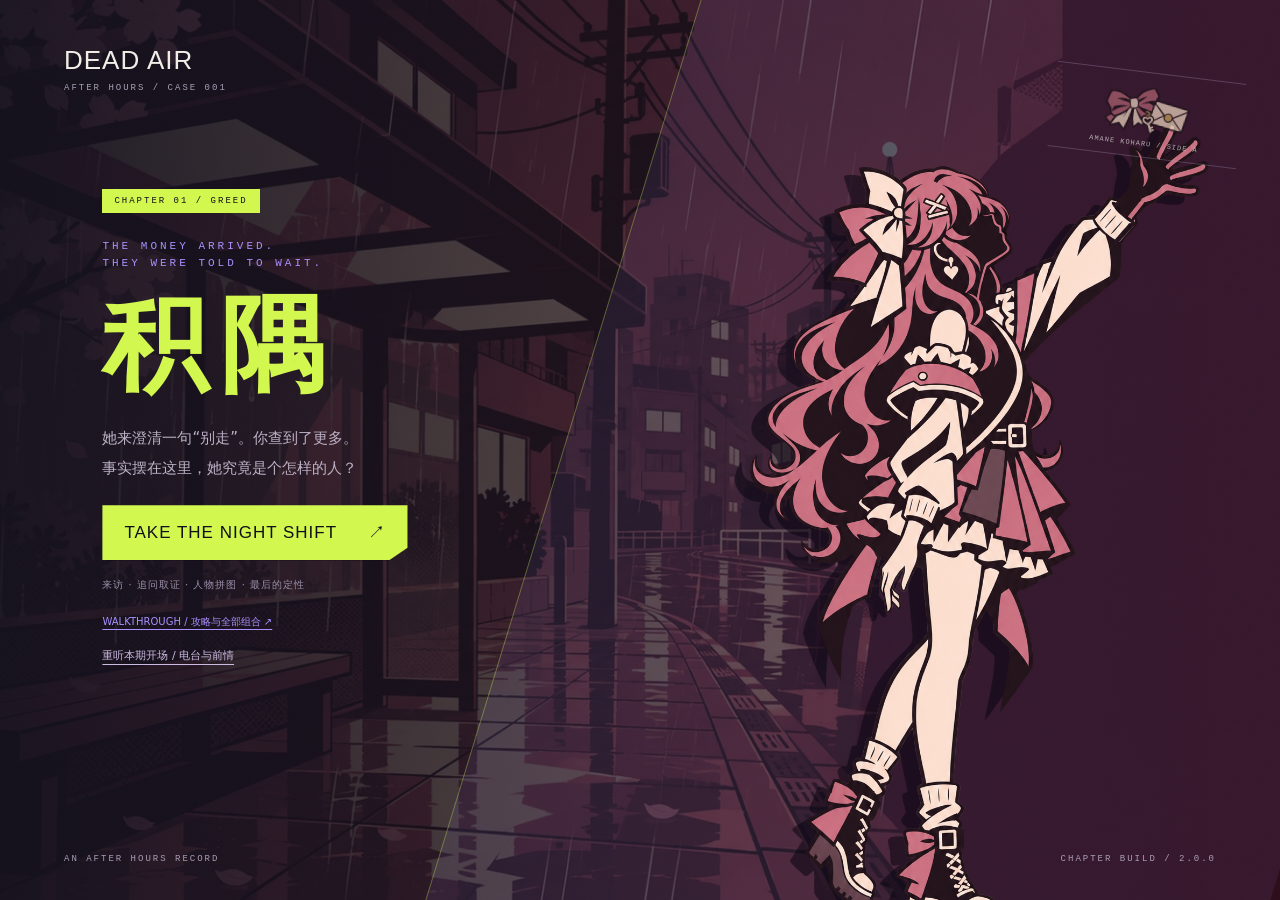
==== commit f10b262d: "2.0.1" ====
--- a/index.html
+++ b/index.html
@@ -4,7 +4,7 @@
   <meta charset="utf-8">
   <meta name="viewport" content="width=device-width,initial-scale=1">
   <meta name="theme-color" content="#111019">
-  <title>DEAD AIR · 余声 / 第一章 2.0.0</title>
+  <title>DEAD AIR · 积隅 / 第一章 2.0.0</title>
   <link rel="icon" href="data:image/svg+xml,%3Csvg xmlns='http://www.w3.org/2000/svg' viewBox='0 0 40 40'%3E%3Cpath fill='%23d2f850' d='M0 0h40v40H0z'/%3E%3Cpath fill='%23111019' d='M9 6h9q16 0 16 14T18 34H9zm8 7v14h2q8 0 8-7t-8-7z'/%3E%3C/svg%3E">
   <link rel="preload" as="image" href="execution/assets/character/details/calm-empty-hands.png?v=0.8.1">
   <link rel="preload" as="image" href="assets/city.webp">
@@ -19,7 +19,7 @@
   <script defer src="edition-data.js?v=0.8.1"></script>
   <script defer src="journey-data.js?v=2.0.0"></script>
   <script defer src="investigation-data.js?v=2.0.0"></script>
-  <script defer src="revision-v0110.js?v=2.0.0"></script>
+  <script defer src="revision-v0110.js?v=2.0.0-jiyu"></script>
   <script defer src="judgment-data.js?v=2.0.0"></script>
   <script defer src="presentation-v0120.js?v=2.0.0"></script>
   <script defer src="revision-v0120.js?v=2.0.0"></script>
@@ -32,7 +32,7 @@
   <script defer src="execution/cassette.js?v=0.8.1"></script>
   <script defer src="portrait-engine.js?v=2.0.0"></script>
   <script defer src="debug.js?v=2.0.0"></script>
-  <script defer src="game.js?v=2.0.0"></script>
+  <script defer src="game.js?v=2.0.0-jiyu"></script>
   <script defer src="chapter.js?v=2.0.0"></script>
   <script defer src="life.js?v=2.0.0"></script>
   <script defer src="radio.js?v=2.0.0"></script>
@@ -111,7 +111,7 @@
   <section class="title-screen" id="titleScreen" aria-label="游戏开始画面">
     <div class="title-backdrop" aria-hidden="true"></div><div class="title-slash" aria-hidden="true"></div>
     <div class="title-mast">DEAD AIR<span>AFTER HOURS / CASE 001</span></div>
-    <div class="title-copy"><span class="pilot-label">CHAPTER 01 / GREED</span><p class="title-kicker">THE MONEY ARRIVED.<br>THEY WERE TOLD TO WAIT.</p><h2><em>余声</em></h2><p class="title-description">她来澄清一句“别走”。你查到了更多。<br>事实摆在这里，她究竟是个怎样的人？</p><div class="title-buttons"><button id="startButton">BEGIN INQUIRY <span>↗</span></button><button id="resumeButton" hidden>CONTINUE <span>→</span></button></div><p class="title-control-hint">电台来访 · 共同采访 · 推理核实 · 决定播什么</p><a class="guide-link" href="walkthrough.html" target="_blank" rel="noopener">WALKTHROUGH / 攻略与全部组合 ↗</a></div>
+    <div class="title-copy"><span class="pilot-label">CHAPTER 01 / GREED</span><p class="title-kicker">THE MONEY ARRIVED.<br>THEY WERE TOLD TO WAIT.</p><h2><em>积隅</em></h2><p class="title-description">她来澄清一句“别走”。你查到了更多。<br>事实摆在这里，她究竟是个怎样的人？</p><div class="title-buttons"><button id="startButton">BEGIN INQUIRY <span>↗</span></button><button id="resumeButton" hidden>CONTINUE <span>→</span></button></div><p class="title-control-hint">电台来访 · 共同采访 · 推理核实 · 决定播什么</p><a class="guide-link" href="walkthrough.html" target="_blank" rel="noopener">WALKTHROUGH / 攻略与全部组合 ↗</a></div>
     <img class="title-person" src="execution/assets/character/shadows/stand-reaching-profile.png" alt="小春的常态站姿" draggable="false">
     <div class="title-record"><img src="assets/tape-decal.png" alt="蝴蝶结、心形钥匙与信封图案"><span>AMANE KOHARU / SIDE A</span></div>
     <div class="title-bottom"><span>AN AFTER HOURS RECORD</span><span>CHAPTER BUILD / 0.7.0</span></div>
